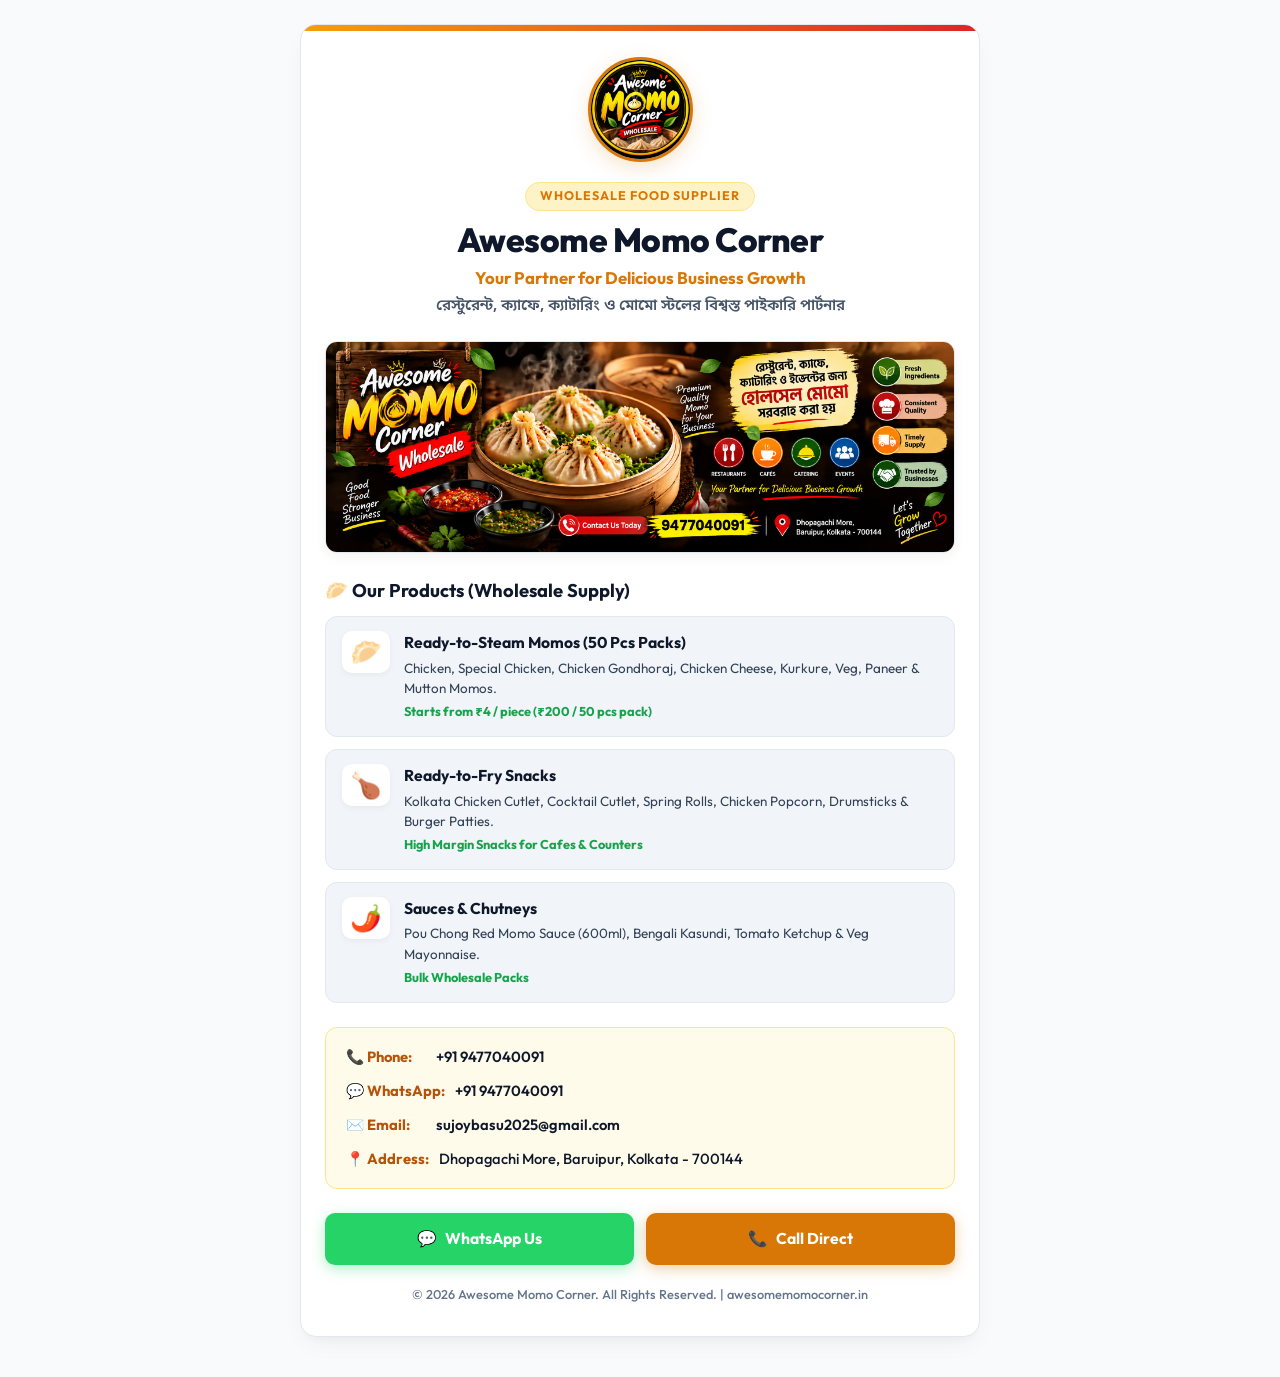
==== index.html @ f312cc87 "Add files via upload" ====
<!DOCTYPE html>
<html lang="en">
<head>
  <meta charset="UTF-8">
  <meta name="viewport" content="width=device-width, initial-scale=1.0">
  <title>Awesome Momo Corner | Wholesale Momo & Frozen Snacks Supplier</title>
  <meta name="description" content="Kolkata's trusted wholesale supplier of ready-to-steam Momos, Spring Rolls, Cutlets & Sauces for Cafes, Restaurants & Stalls.">
  <link rel="preconnect" href="https://fonts.googleapis.com">
  <link rel="preconnect" href="https://fonts.gstatic.com" crossorigin>
  <link href="https://fonts.googleapis.com/css2?family=Outfit:wght@400;500;600;700;800&family=Noto+Sans+Bengali:wght@500;600;700&display=swap" rel="stylesheet">
  <link rel="icon" type="image/png" href="logo.png">
  <style>
    :root {
      --primary: #d97706;
      --primary-hover: #b45309;
      --primary-light: #fef3c7;
      --accent-red: #dc2626;
      --accent-green: #16a34a;
      --whatsapp: #25d366;
      --whatsapp-hover: #1eb857;
      --bg-body: #f8fafc;
      --bg-card: #ffffff;
      --bg-subtle: #f1f5f9;
      --text-main: #0f172a;
      --text-body: #334155;
      --text-muted: #64748b;
      --border-color: #e2e8f0;
      --border-highlight: #fed7aa;
      --radius: 16px;
      --shadow-card: 0 10px 25px -5px rgba(0, 0, 0, 0.05), 0 8px 10px -6px rgba(0, 0, 0, 0.03);
    }

    * {
      box-sizing: border-box;
      margin: 0;
      padding: 0;
    }

    body {
      font-family: 'Outfit', 'Noto Sans Bengali', sans-serif;
      background-color: var(--bg-body);
      color: var(--text-body);
      line-height: 1.5;
      padding: 24px 16px 90px;
      min-height: 100vh;
      display: flex;
      flex-direction: column;
      align-items: center;
      justify-content: center;
    }

    .wrapper {
      width: 100%;
      max-width: 680px;
      margin: 0 auto;
    }

    /* Top Brand Card */
    .card {
      background: var(--bg-card);
      border: 1px solid var(--border-color);
      border-radius: var(--radius);
      padding: 32px 24px;
      box-shadow: var(--shadow-card);
      position: relative;
      overflow: hidden;
    }

    .card-accent-top {
      position: absolute;
      top: 0;
      left: 0;
      right: 0;
      height: 6px;
      background: linear-gradient(90deg, #f59e0b 0%, #dc2626 100%);
    }

    /* Brand Header */
    .brand-header {
      text-align: center;
      margin-bottom: 24px;
    }

    .logo-img {
      width: 105px;
      height: 105px;
      border-radius: 50%;
      border: 3px solid var(--primary);
      margin: 0 auto 14px;
      box-shadow: 0 6px 20px rgba(217, 119, 6, 0.2);
      object-fit: cover;
      background: #fff;
    }

    .pill-badge {
      display: inline-block;
      font-size: 0.78rem;
      font-weight: 700;
      letter-spacing: 1px;
      color: var(--primary);
      background: var(--primary-light);
      border: 1px solid #fde68a;
      padding: 4px 14px;
      border-radius: 50px;
      margin-bottom: 10px;
      text-transform: uppercase;
    }

    h1 {
      font-size: 2.1rem;
      font-weight: 800;
      letter-spacing: -0.5px;
      color: var(--text-main);
      margin-bottom: 6px;
      line-height: 1.15;
    }

    .tagline {
      font-size: 1.05rem;
      font-weight: 700;
      color: var(--primary);
      margin-bottom: 4px;
    }

    .bengali-tagline {
      font-family: 'Noto Sans Bengali', sans-serif;
      font-size: 0.95rem;
      color: #475569;
      font-weight: 600;
      margin-bottom: 16px;
    }

    /* Banner Image */
    .banner-wrapper {
      border-radius: 12px;
      overflow: hidden;
      border: 1px solid var(--border-color);
      margin-bottom: 24px;
      box-shadow: 0 4px 12px rgba(0, 0, 0, 0.05);
    }

    .banner-wrapper img {
      width: 100%;
      height: auto;
      display: block;
    }

    /* Products Short Summary */
    .section-title {
      font-size: 1.15rem;
      font-weight: 700;
      color: var(--text-main);
      margin-bottom: 12px;
      display: flex;
      align-items: center;
      gap: 8px;
    }

    .products-list {
      display: flex;
      flex-direction: column;
      gap: 12px;
      margin-bottom: 24px;
    }

    .product-item {
      background: var(--bg-subtle);
      border: 1px solid var(--border-color);
      border-radius: 12px;
      padding: 14px 16px;
      display: flex;
      align-items: flex-start;
      gap: 14px;
      transition: transform 0.2s, box-shadow 0.2s;
    }

    .product-item:hover {
      transform: translateY(-2px);
      box-shadow: 0 4px 12px rgba(0, 0, 0, 0.04);
      background: #ffffff;
      border-color: #cbd5e1;
    }

    .prod-icon {
      font-size: 1.6rem;
      line-height: 1;
      padding: 8px;
      background: #ffffff;
      border-radius: 10px;
      box-shadow: 0 2px 6px rgba(0, 0, 0, 0.05);
    }

    .prod-details h3 {
      font-size: 0.98rem;
      font-weight: 700;
      color: var(--text-main);
    }

    .prod-details p {
      font-size: 0.84rem;
      color: var(--text-body);
      margin-top: 3px;
    }

    .prod-price {
      display: inline-block;
      font-size: 0.8rem;
      font-weight: 700;
      color: var(--accent-green);
      margin-top: 4px;
    }

    /* Contact Details Block */
    .contact-box {
      background: #fffbeb;
      border: 1px solid #fde68a;
      border-radius: 12px;
      padding: 18px 20px;
      margin-bottom: 24px;
    }

    .contact-item {
      display: flex;
      align-items: center;
      gap: 10px;
      margin-bottom: 12px;
      font-size: 0.92rem;
    }

    .contact-item:last-child {
      margin-bottom: 0;
    }

    .contact-item strong {
      color: var(--primary-hover);
      min-width: 80px;
      font-weight: 700;
    }

    .contact-item a {
      color: var(--text-main);
      text-decoration: none;
      font-weight: 600;
    }

    .contact-item a:hover {
      color: var(--primary);
      text-decoration: underline;
    }

    .contact-item span {
      color: var(--text-main);
      font-weight: 500;
    }

    /* Primary CTA Buttons */
    .cta-grid {
      display: grid;
      grid-template-columns: 1fr 1fr;
      gap: 12px;
    }

    .btn {
      display: flex;
      align-items: center;
      justify-content: center;
      gap: 8px;
      padding: 14px 18px;
      border-radius: 10px;
      font-weight: 700;
      font-size: 0.98rem;
      text-decoration: none;
      border: none;
      cursor: pointer;
      transition: transform 0.2s, box-shadow 0.2s;
    }

    .btn:active {
      transform: scale(0.98);
    }

    .btn-wa {
      background: var(--whatsapp);
      color: #ffffff;
      box-shadow: 0 4px 14px rgba(37, 211, 102, 0.35);
    }

    .btn-wa:hover {
      background: var(--whatsapp-hover);
    }

    .btn-call {
      background: var(--primary);
      color: #ffffff;
      box-shadow: 0 4px 14px rgba(217, 119, 6, 0.35);
    }

    .btn-call:hover {
      background: var(--primary-hover);
    }

    /* Footer text */
    .footer-note {
      text-align: center;
      font-size: 0.8rem;
      color: var(--text-muted);
      margin-top: 20px;
      font-weight: 500;
    }

    /* Sticky Bottom Bar for Mobile */
    .sticky-bar {
      position: fixed;
      bottom: 0;
      left: 0;
      right: 0;
      background: #ffffff;
      border-top: 1px solid var(--border-color);
      display: grid;
      grid-template-columns: 1fr 1fr;
      height: 58px;
      z-index: 100;
      box-shadow: 0 -4px 16px rgba(0, 0, 0, 0.06);
    }

    .sticky-btn {
      display: flex;
      align-items: center;
      justify-content: center;
      gap: 8px;
      color: #fff;
      font-weight: 700;
      font-size: 0.92rem;
      text-decoration: none;
    }

    .sticky-call {
      background: #0f172a;
      border-right: 1px solid rgba(255, 255, 255, 0.1);
    }

    .sticky-wa {
      background: var(--whatsapp);
    }

    @media (min-width: 600px) {
      .sticky-bar {
        display: none;
      }
      body {
        padding-bottom: 40px;
      }
    }
  </style>
</head>
<body>

  <div class="wrapper">
    <div class="card">
      <div class="card-accent-top"></div>

      <!-- Brand Header -->
      <div class="brand-header">
        <img src="logo.png" alt="Awesome Momo Corner Wholesale Logo" class="logo-img">
        <div>
          <span class="pill-badge">Wholesale Food Supplier</span>
          <h1>Awesome Momo Corner</h1>
          <p class="tagline">Your Partner for Delicious Business Growth</p>
          <p class="bengali-tagline">রেস্টুরেন্ট, ক্যাফে, ক্যাটারিং ও মোমো স্টলের বিশ্বস্ত পাইকারি পার্টনার</p>
        </div>
      </div>

      <!-- Banner Graphic -->
      <div class="banner-wrapper">
        <img src="fb main banner.png" alt="Awesome Momo Corner Wholesale Banner">
      </div>

      <!-- Products Summary (Short & Crisp) -->
      <div class="section-title">🥟 Our Products (Wholesale Supply)</div>
      <div class="products-list">
        <div class="product-item">
          <span class="prod-icon">🥟</span>
          <div class="prod-details">
            <h3>Ready-to-Steam Momos (50 Pcs Packs)</h3>
            <p>Chicken, Special Chicken, Chicken Gondhoraj, Chicken Cheese, Kurkure, Veg, Paneer & Mutton Momos.</p>
            <span class="prod-price">Starts from ₹4 / piece (₹200 / 50 pcs pack)</span>
          </div>
        </div>

        <div class="product-item">
          <span class="prod-icon">🍗</span>
          <div class="prod-details">
            <h3>Ready-to-Fry Snacks</h3>
            <p>Kolkata Chicken Cutlet, Cocktail Cutlet, Spring Rolls, Chicken Popcorn, Drumsticks & Burger Patties.</p>
            <span class="prod-price">High Margin Snacks for Cafes & Counters</span>
          </div>
        </div>

        <div class="product-item">
          <span class="prod-icon">🌶️</span>
          <div class="prod-details">
            <h3>Sauces & Chutneys</h3>
            <p>Pou Chong Red Momo Sauce (600ml), Bengali Kasundi, Tomato Ketchup & Veg Mayonnaise.</p>
            <span class="prod-price">Bulk Wholesale Packs</span>
          </div>
        </div>
      </div>

      <!-- Direct Contact Details Card -->
      <div class="contact-box">
        <div class="contact-item">
          <strong>📞 Phone:</strong>
          <a href="tel:+919477040091">+91 9477040091</a>
        </div>
        <div class="contact-item">
          <strong>💬 WhatsApp:</strong>
          <a href="https://wa.me/919477040091?text=Hi%20Awesome%20Momo%20Corner,%20I%20want%20to%20know%20about%20Wholesale%20Momo%20Supply" target="_blank">+91 9477040091</a>
        </div>
        <div class="contact-item">
          <strong>✉️ Email:</strong>
          <a href="mailto:sujoybasu2025@gmail.com">sujoybasu2025@gmail.com</a>
        </div>
        <div class="contact-item">
          <strong>📍 Address:</strong>
          <span>Dhopagachi More, Baruipur, Kolkata - 700144</span>
        </div>
      </div>

      <!-- Action Buttons -->
      <div class="cta-grid">
        <a href="https://wa.me/919477040091?text=Hi%20Awesome%20Momo%20Corner,%20I%20am%20interested%20in%20ordering%20Wholesale%20Momos%20for%20my%20business." target="_blank" class="btn btn-wa">
          <span>💬</span> WhatsApp Us
        </a>
        <a href="tel:+919477040091" class="btn btn-call">
          <span>📞</span> Call Direct
        </a>
      </div>

      <p class="footer-note">© 2026 Awesome Momo Corner. All Rights Reserved. | awesomemomocorner.in</p>
    </div>
  </div>

  <!-- Sticky Bottom Navigation for Mobile -->
  <div class="sticky-bar">
    <a href="tel:+919477040091" class="sticky-btn sticky-call">
      <span>📞</span> Call Now
    </a>
    <a href="https://wa.me/919477040091?text=Hi%20Awesome%20Momo%20Corner,%20I%20want%20to%20know%20about%20Wholesale%20Momo%20supply" target="_blank" class="sticky-btn sticky-wa">
      <span>💬</span> WhatsApp
    </a>
  </div>

</body>
</html>
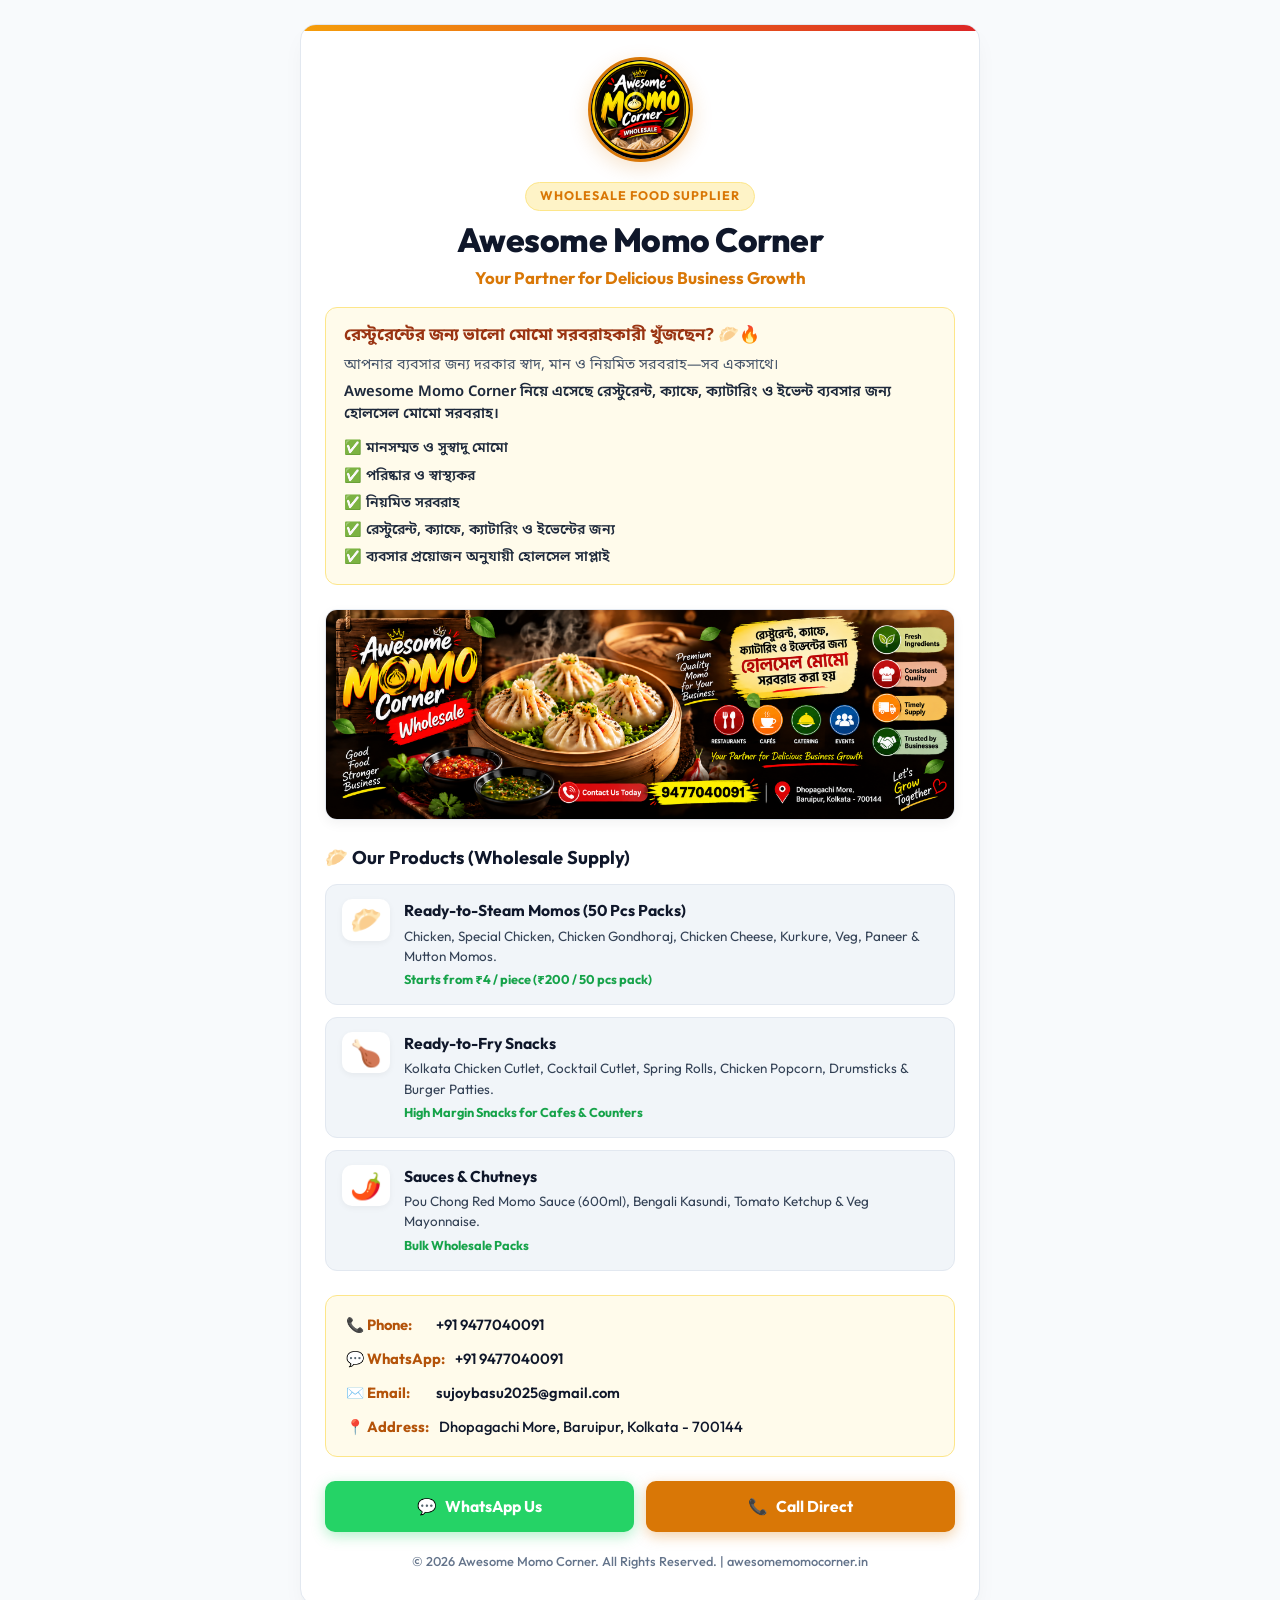
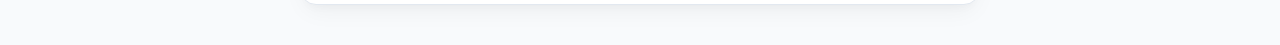
==== commit 751d15a2: "Add files via upload" ====
--- a/index.html
+++ b/index.html
@@ -122,12 +122,52 @@
       margin-bottom: 4px;
     }
 
-    .bengali-tagline {
+    .bengali-intro {
       font-family: 'Noto Sans Bengali', sans-serif;
-      font-size: 0.95rem;
+      background: #fffbeb;
+      border: 1px solid #fde68a;
+      border-radius: 12px;
+      padding: 16px 18px;
+      margin: 16px 0 20px;
+      text-align: left;
+    }
+
+    .bengali-hook {
+      font-size: 1.05rem;
+      font-weight: 700;
+      color: #9a3412;
+      margin-bottom: 6px;
+    }
+
+    .bengali-sub {
+      font-size: 0.9rem;
       color: #475569;
+      margin-bottom: 6px;
+      line-height: 1.5;
+    }
+
+    .bengali-desc {
+      font-size: 0.92rem;
+      color: #1e293b;
       font-weight: 600;
-      margin-bottom: 16px;
+      margin-bottom: 12px;
+      line-height: 1.5;
+    }
+
+    .bengali-features {
+      list-style: none;
+      display: flex;
+      flex-direction: column;
+      gap: 6px;
+    }
+
+    .bengali-features li {
+      font-size: 0.88rem;
+      color: #1e293b;
+      font-weight: 600;
+      display: flex;
+      align-items: center;
+      gap: 6px;
     }
 
     /* Banner Image */
@@ -366,7 +406,18 @@
           <span class="pill-badge">Wholesale Food Supplier</span>
           <h1>Awesome Momo Corner</h1>
           <p class="tagline">Your Partner for Delicious Business Growth</p>
-          <p class="bengali-tagline">রেস্টুরেন্ট, ক্যাফে, ক্যাটারিং ও মোমো স্টলের বিশ্বস্ত পাইকারি পার্টনার</p>
+          <div class="bengali-intro">
+            <div class="bengali-hook">রেস্টুরেন্টের জন্য ভালো মোমো সরবরাহকারী খুঁজছেন? 🥟🔥</div>
+            <div class="bengali-sub">আপনার ব্যবসার জন্য দরকার স্বাদ, মান ও নিয়মিত সরবরাহ—সব একসাথে।</div>
+            <div class="bengali-desc">Awesome Momo Corner নিয়ে এসেছে রেস্টুরেন্ট, ক্যাফে, ক্যাটারিং ও ইভেন্ট ব্যবসার জন্য হোলসেল মোমো সরবরাহ।</div>
+            <ul class="bengali-features">
+              <li>✅ মানসম্মত ও সুস্বাদু মোমো</li>
+              <li>✅ পরিষ্কার ও স্বাস্থ্যকর</li>
+              <li>✅ নিয়মিত সরবরাহ</li>
+              <li>✅ রেস্টুরেন্ট, ক্যাফে, ক্যাটারিং ও ইভেন্টের জন্য</li>
+              <li>✅ ব্যবসার প্রয়োজন অনুযায়ী হোলসেল সাপ্লাই</li>
+            </ul>
+          </div>
         </div>
       </div>
 
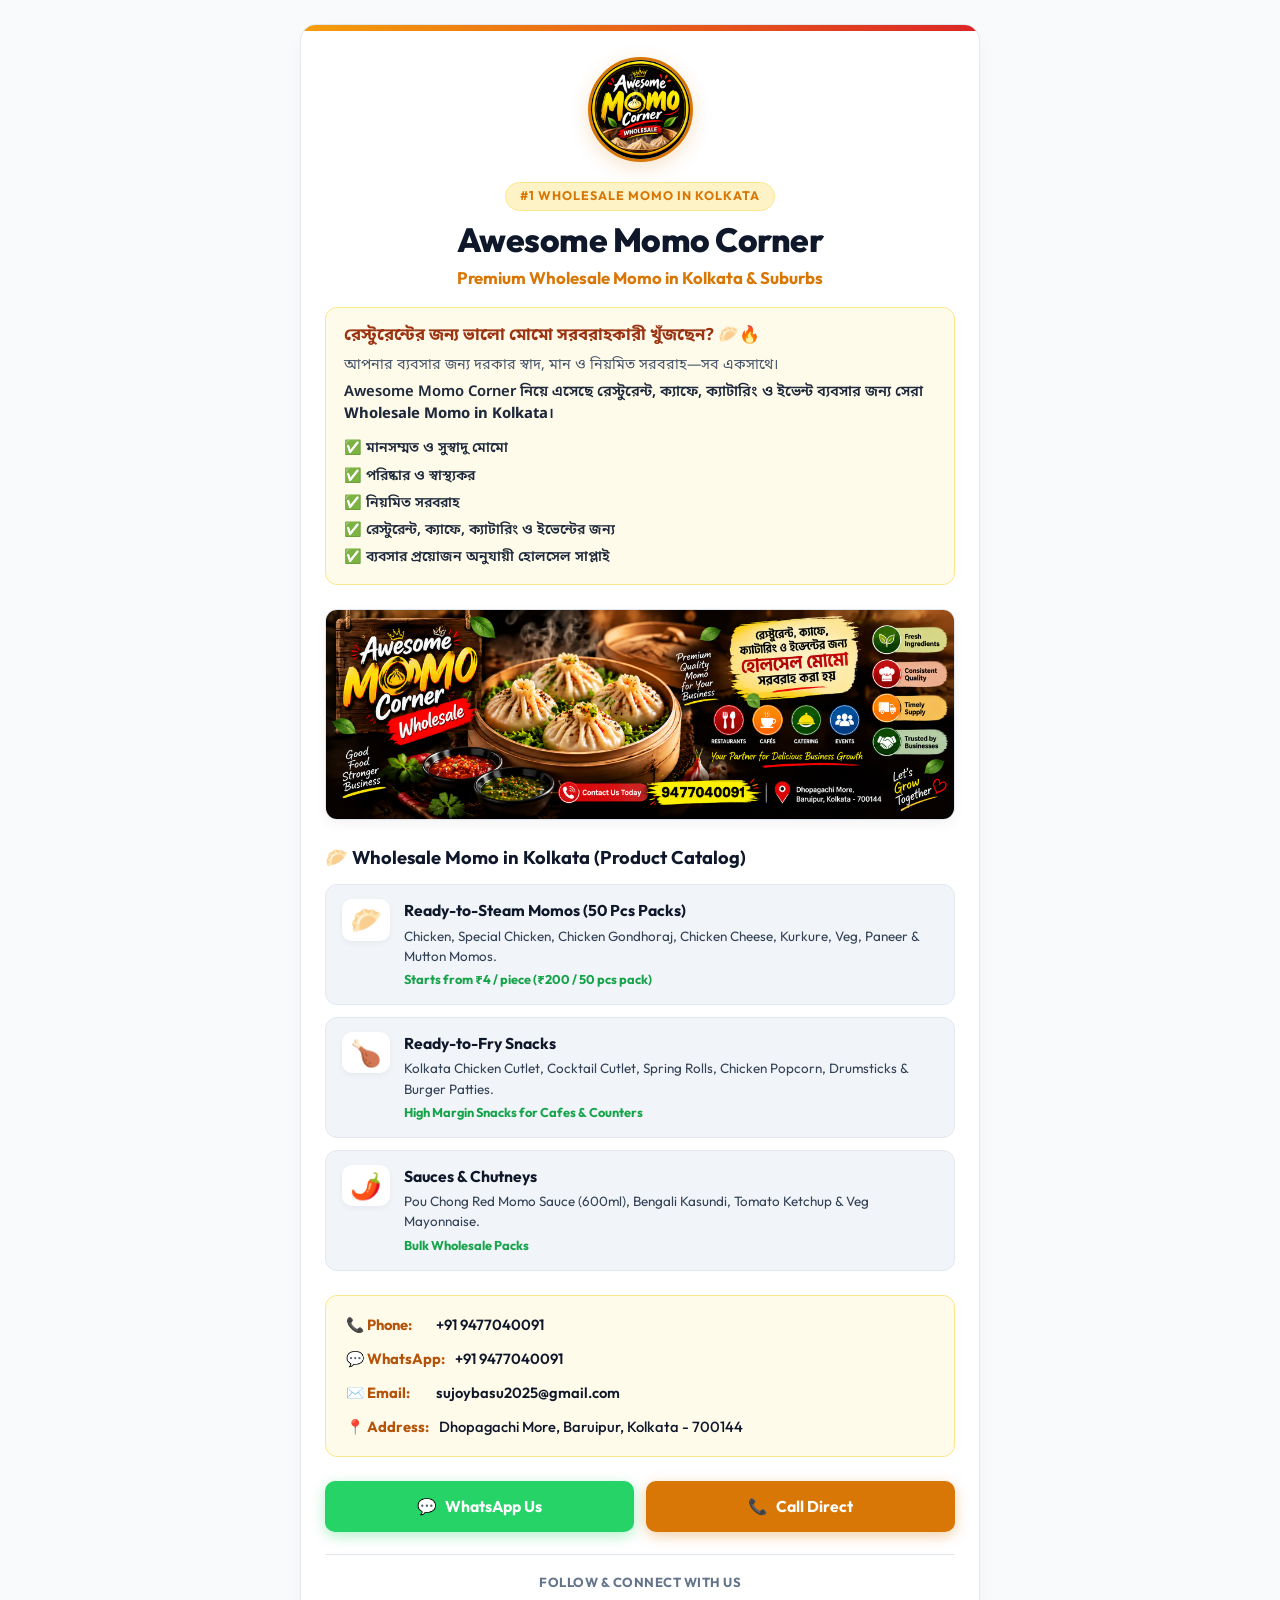
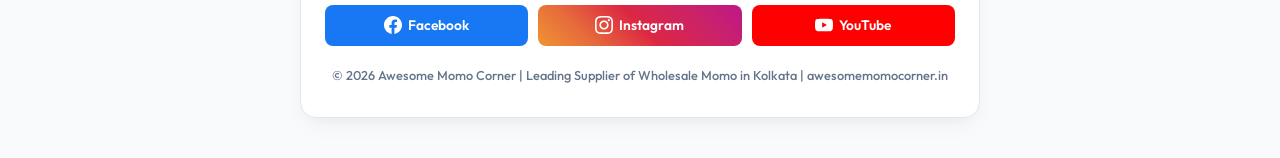
==== commit d0f51a6c: "Add files via upload" ====
--- a/index.html
+++ b/index.html
@@ -3,8 +3,60 @@
 <head>
   <meta charset="UTF-8">
   <meta name="viewport" content="width=device-width, initial-scale=1.0">
-  <title>Awesome Momo Corner | Wholesale Momo & Frozen Snacks Supplier</title>
-  <meta name="description" content="Kolkata's trusted wholesale supplier of ready-to-steam Momos, Spring Rolls, Cutlets & Sauces for Cafes, Restaurants & Stalls.">
+  <title>Wholesale Momo in Kolkata | Awesome Momo Corner - #1 Supplier</title>
+  <meta name="description" content="Looking for wholesale momo in Kolkata? Awesome Momo Corner supplies fresh, ready-to-steam momos starting @ ₹4/pc for cafes, restaurants & food stalls across Kolkata & South 24 Pgs.">
+  <meta name="keywords" content="wholesale momo in kolkata, wholesale momo supplier kolkata, raw frozen momo kolkata, best wholesale momo in kolkata, momo manufacturer kolkata, ready to steam momo baruipur">
+
+  <!-- Open Graph / WhatsApp / Facebook Thumbnail Preview -->
+  <meta property="og:type" content="website">
+  <meta property="og:url" content="https://awesomemomocorner.in/">
+  <meta property="og:site_name" content="Awesome Momo Corner - Wholesale Momo in Kolkata">
+  <meta property="og:title" content="Wholesale Momo in Kolkata | Awesome Momo Corner">
+  <meta property="og:description" content="কলকাতা ও শহরতলির রেস্টুরেন্ট, ক্যাফে ও স্টলের জন্য সেরা হোলসেল মোমো (Wholesale Momo in Kolkata)। প্রতি পিস মাত্র ₹৪ থেকে শুরু। আজই স্যাম্পল প্যাক টেস্ট করুন!">
+  <meta property="og:image" content="https://awesomemomocorner.in/og-thumb.jpg">
+  <meta property="og:image:secure_url" content="https://awesomemomocorner.in/og-thumb.jpg">
+  <meta property="og:image:type" content="image/jpeg">
+  <meta property="og:image:width" content="600">
+  <meta property="og:image:height" content="600">
+  <meta property="og:image:alt" content="Wholesale Momo in Kolkata - Awesome Momo Corner Logo">
+
+  <!-- Twitter / X -->
+  <meta name="twitter:card" content="summary">
+  <meta name="twitter:title" content="Wholesale Momo in Kolkata | Awesome Momo Corner">
+  <meta name="twitter:description" content="Looking for wholesale momo in Kolkata? Premium ready-to-steam momos starting @ ₹4/pc.">
+  <meta name="twitter:image" content="https://awesomemomocorner.in/og-thumb.jpg">
+
+  <!-- LocalBusiness Schema for Google SEO -->
+  <script type="application/ld+json">
+  {
+    "@context": "https://schema.org",
+    "@type": "WholesaleStore",
+    "name": "Awesome Momo Corner - Wholesale Momo in Kolkata",
+    "description": "Leading wholesale momo in Kolkata and South 24 Parganas for cafes, restaurants and stalls.",
+    "image": "https://awesomemomocorner.in/og-thumb.jpg",
+    "url": "https://awesomemomocorner.in/",
+    "telephone": "+919477040091",
+    "email": "sujoybasu2025@gmail.com",
+    "priceRange": "₹4 - ₹10",
+    "address": {
+      "@type": "PostalAddress",
+      "streetAddress": "Dhopagachi More, Baruipur",
+      "addressLocality": "Kolkata",
+      "addressRegion": "West Bengal",
+      "postalCode": "700144",
+      "addressCountry": "IN"
+    },
+    "areaServed": [
+      {"@type": "City", "name": "Kolkata"},
+      {"@type": "AdministrativeArea", "name": "South 24 Parganas"},
+      {"@type": "Place", "name": "Baruipur"},
+      {"@type": "Place", "name": "Garia"},
+      {"@type": "Place", "name": "Jadavpur"},
+      {"@type": "Place", "name": "Sonarpur"}
+    ]
+  }
+  </script>
+
   <link rel="preconnect" href="https://fonts.googleapis.com">
   <link rel="preconnect" href="https://fonts.gstatic.com" crossorigin>
   <link href="https://fonts.googleapis.com/css2?family=Outfit:wght@400;500;600;700;800&family=Noto+Sans+Bengali:wght@500;600;700&display=swap" rel="stylesheet">
@@ -339,6 +391,73 @@
       background: var(--primary-hover);
     }
 
+    /* Social Media Connect */
+    .social-connect {
+      margin-top: 22px;
+      padding-top: 18px;
+      border-top: 1px solid var(--border-color);
+      text-align: center;
+    }
+
+    .social-title {
+      display: block;
+      font-size: 0.82rem;
+      font-weight: 700;
+      color: var(--text-muted);
+      margin-bottom: 12px;
+      text-transform: uppercase;
+      letter-spacing: 0.5px;
+    }
+
+    .social-links-grid {
+      display: grid;
+      grid-template-columns: repeat(3, 1fr);
+      gap: 10px;
+    }
+
+    .social-btn {
+      display: inline-flex;
+      align-items: center;
+      justify-content: center;
+      gap: 6px;
+      padding: 10px 8px;
+      border-radius: 8px;
+      font-size: 0.86rem;
+      font-weight: 600;
+      text-decoration: none;
+      transition: all 0.2s ease;
+      color: #fff;
+    }
+
+    .social-btn:hover {
+      transform: translateY(-2px);
+      box-shadow: 0 4px 12px rgba(0, 0, 0, 0.15);
+    }
+
+    .fb-btn {
+      background: #1877f2;
+    }
+
+    .fb-btn:hover {
+      background: #1464cc;
+    }
+
+    .ig-btn {
+      background: linear-gradient(45deg, #f09433 0%, #e6683c 25%, #dc2743 50%, #cc2366 75%, #bc1888 100%);
+    }
+
+    .ig-btn:hover {
+      filter: brightness(1.1);
+    }
+
+    .yt-btn {
+      background: #ff0000;
+    }
+
+    .yt-btn:hover {
+      background: #cc0000;
+    }
+
     /* Footer text */
     .footer-note {
       text-align: center;
@@ -401,15 +520,15 @@
 
       <!-- Brand Header -->
       <div class="brand-header">
-        <img src="logo.png" alt="Awesome Momo Corner Wholesale Logo" class="logo-img">
+        <img src="logo.png" alt="Wholesale Momo in Kolkata - Awesome Momo Corner Logo" class="logo-img">
         <div>
-          <span class="pill-badge">Wholesale Food Supplier</span>
+          <span class="pill-badge">#1 Wholesale Momo in Kolkata</span>
           <h1>Awesome Momo Corner</h1>
-          <p class="tagline">Your Partner for Delicious Business Growth</p>
+          <p class="tagline">Premium Wholesale Momo in Kolkata & Suburbs</p>
           <div class="bengali-intro">
             <div class="bengali-hook">রেস্টুরেন্টের জন্য ভালো মোমো সরবরাহকারী খুঁজছেন? 🥟🔥</div>
             <div class="bengali-sub">আপনার ব্যবসার জন্য দরকার স্বাদ, মান ও নিয়মিত সরবরাহ—সব একসাথে।</div>
-            <div class="bengali-desc">Awesome Momo Corner নিয়ে এসেছে রেস্টুরেন্ট, ক্যাফে, ক্যাটারিং ও ইভেন্ট ব্যবসার জন্য হোলসেল মোমো সরবরাহ।</div>
+            <div class="bengali-desc">Awesome Momo Corner নিয়ে এসেছে রেস্টুরেন্ট, ক্যাফে, ক্যাটারিং ও ইভেন্ট ব্যবসার জন্য সেরা <strong>Wholesale Momo in Kolkata</strong>।</div>
             <ul class="bengali-features">
               <li>✅ মানসম্মত ও সুস্বাদু মোমো</li>
               <li>✅ পরিষ্কার ও স্বাস্থ্যকর</li>
@@ -423,11 +542,11 @@
 
       <!-- Banner Graphic -->
       <div class="banner-wrapper">
-        <img src="fb main banner.png" alt="Awesome Momo Corner Wholesale Banner">
+        <img src="fb main banner.png" alt="Best Wholesale Momo in Kolkata - Awesome Momo Corner Wholesale Banner">
       </div>
 
       <!-- Products Summary (Short & Crisp) -->
-      <div class="section-title">🥟 Our Products (Wholesale Supply)</div>
+      <div class="section-title">🥟 Wholesale Momo in Kolkata (Product Catalog)</div>
       <div class="products-list">
         <div class="product-item">
           <span class="prod-icon">🥟</span>
@@ -487,7 +606,26 @@
         </a>
       </div>
 
-      <p class="footer-note">© 2026 Awesome Momo Corner. All Rights Reserved. | awesomemomocorner.in</p>
+      <!-- Social Media Connect -->
+      <div class="social-connect">
+        <span class="social-title">Follow & Connect With Us</span>
+        <div class="social-links-grid">
+          <a href="https://www.facebook.com/AwesomeMomoCorner" target="_blank" rel="noopener noreferrer" class="social-btn fb-btn" aria-label="Awesome Momo Corner Facebook">
+            <svg width="18" height="18" fill="currentColor" viewBox="0 0 24 24"><path d="M24 12.073c0-6.627-5.373-12-12-12s-12 5.373-12 12c0 5.99 4.388 10.954 10.125 11.854v-8.385H7.078v-3.47h3.047V9.43c0-3.007 1.792-4.669 4.533-4.669 1.312 0 2.686.235 2.686.235v2.953H15.83c-1.491 0-1.956.925-1.956 1.874v2.25h3.328l-.532 3.47h-2.796v8.385C19.612 23.027 24 18.062 24 12.073z"/></svg>
+            Facebook
+          </a>
+          <a href="https://www.instagram.com/awesomemomocorner/" target="_blank" rel="noopener noreferrer" class="social-btn ig-btn" aria-label="Awesome Momo Corner Instagram">
+            <svg width="18" height="18" fill="currentColor" viewBox="0 0 24 24"><path d="M12 2.163c3.204 0 3.584.012 4.85.07 3.252.148 4.771 1.691 4.919 4.919.058 1.265.069 1.645.069 4.849 0 3.205-.012 3.584-.069 4.849-.149 3.225-1.664 4.771-4.919 4.919-1.266.058-1.644.07-4.85.07-3.204 0-3.584-.012-4.849-.07-3.26-.149-4.771-1.699-4.919-4.92-.058-1.265-.07-1.644-.07-4.849 0-3.204.013-3.583.07-4.849.149-3.227 1.664-4.771 4.919-4.919 1.266-.057 1.645-.069 4.849-.069zm0-2.163c-3.259 0-3.667.014-4.947.072-4.358.2-6.78 2.618-6.98 6.98-.059 1.281-.073 1.689-.073 4.948 0 3.259.014 3.668.072 4.948.2 4.358 2.618 6.78 6.98 6.98 1.281.058 1.689.072 4.948.072 3.259 0 3.668-.014 4.948-.072 4.354-.2 6.782-2.618 6.979-6.98.059-1.28.073-1.689.073-4.948 0-3.259-.014-3.667-.072-4.947-.196-4.354-2.617-6.78-6.979-6.98-1.281-.059-1.69-.073-4.949-.073zm0 5.838c-3.403 0-6.162 2.759-6.162 6.162s2.759 6.163 6.162 6.163 6.162-2.759 6.162-6.163c0-3.403-2.759-6.162-6.162-6.162zm0 10.162c-2.209 0-4-1.79-4-4 0-2.209 1.791-4 4-4s4 1.791 4 4c0 2.21-1.791 4-4 4zm6.406-11.845c-.796 0-1.441.645-1.441 1.44s.645 1.44 1.441 1.44c.795 0 1.439-.645 1.439-1.44s-.644-1.44-1.439-1.44z"/></svg>
+            Instagram
+          </a>
+          <a href="https://www.youtube.com/@AwesomeMomoCorner" target="_blank" rel="noopener noreferrer" class="social-btn yt-btn" aria-label="Awesome Momo Corner YouTube">
+            <svg width="18" height="18" fill="currentColor" viewBox="0 0 24 24"><path d="M23.498 6.186a3.016 3.016 0 0 0-2.122-2.136C19.505 3.545 12 3.545 12 3.545s-7.505 0-9.377.505A3.017 3.017 0 0 0 .502 6.186C0 8.07 0 12 0 12s0 3.93.502 5.814a3.016 3.016 0 0 0 2.122 2.136c1.871.505 9.376.505 9.376.505s7.505 0 9.377-.505a3.015 3.015 0 0 0 2.122-2.136C24 15.93 24 12 24 12s0-3.93-.502-5.814zM9.545 15.568V8.432L15.818 12l-6.273 3.568z"/></svg>
+            YouTube
+          </a>
+        </div>
+      </div>
+
+      <p class="footer-note">© 2026 Awesome Momo Corner | Leading Supplier of Wholesale Momo in Kolkata | awesomemomocorner.in</p>
     </div>
   </div>
 
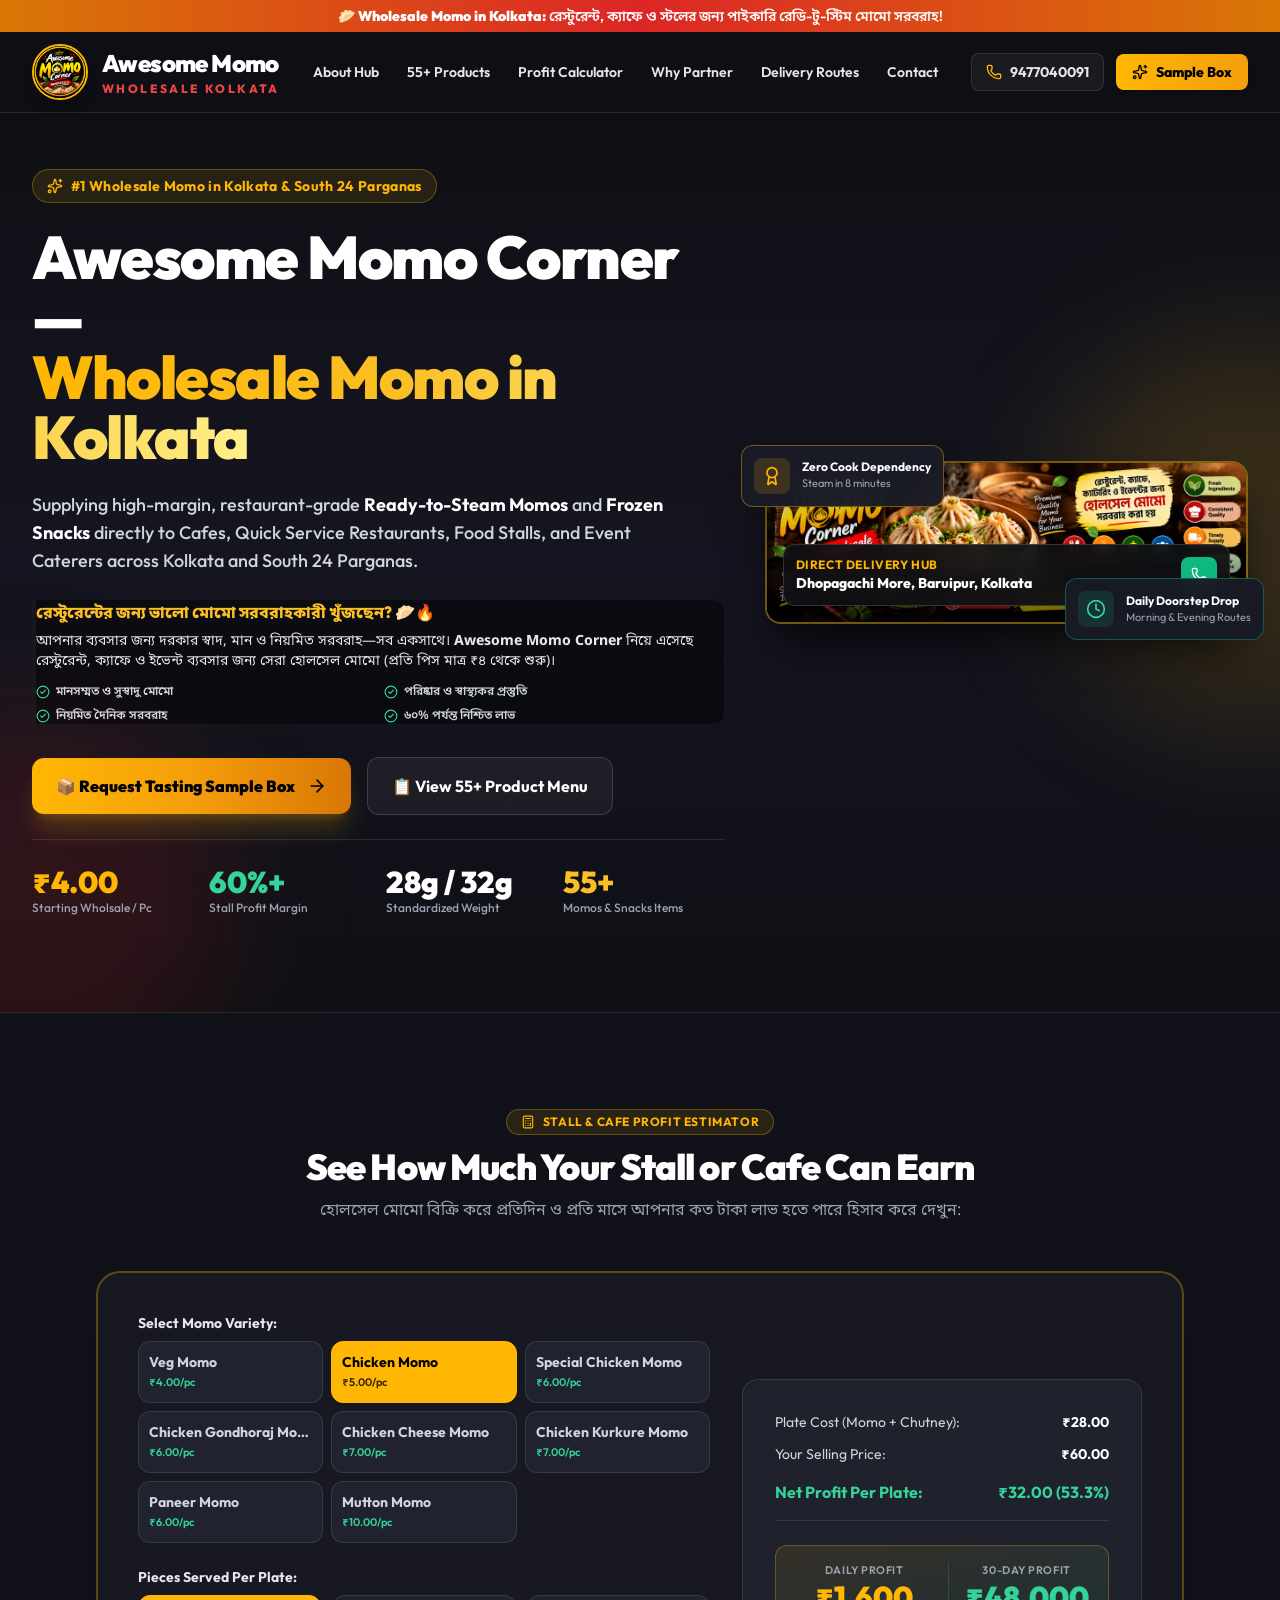
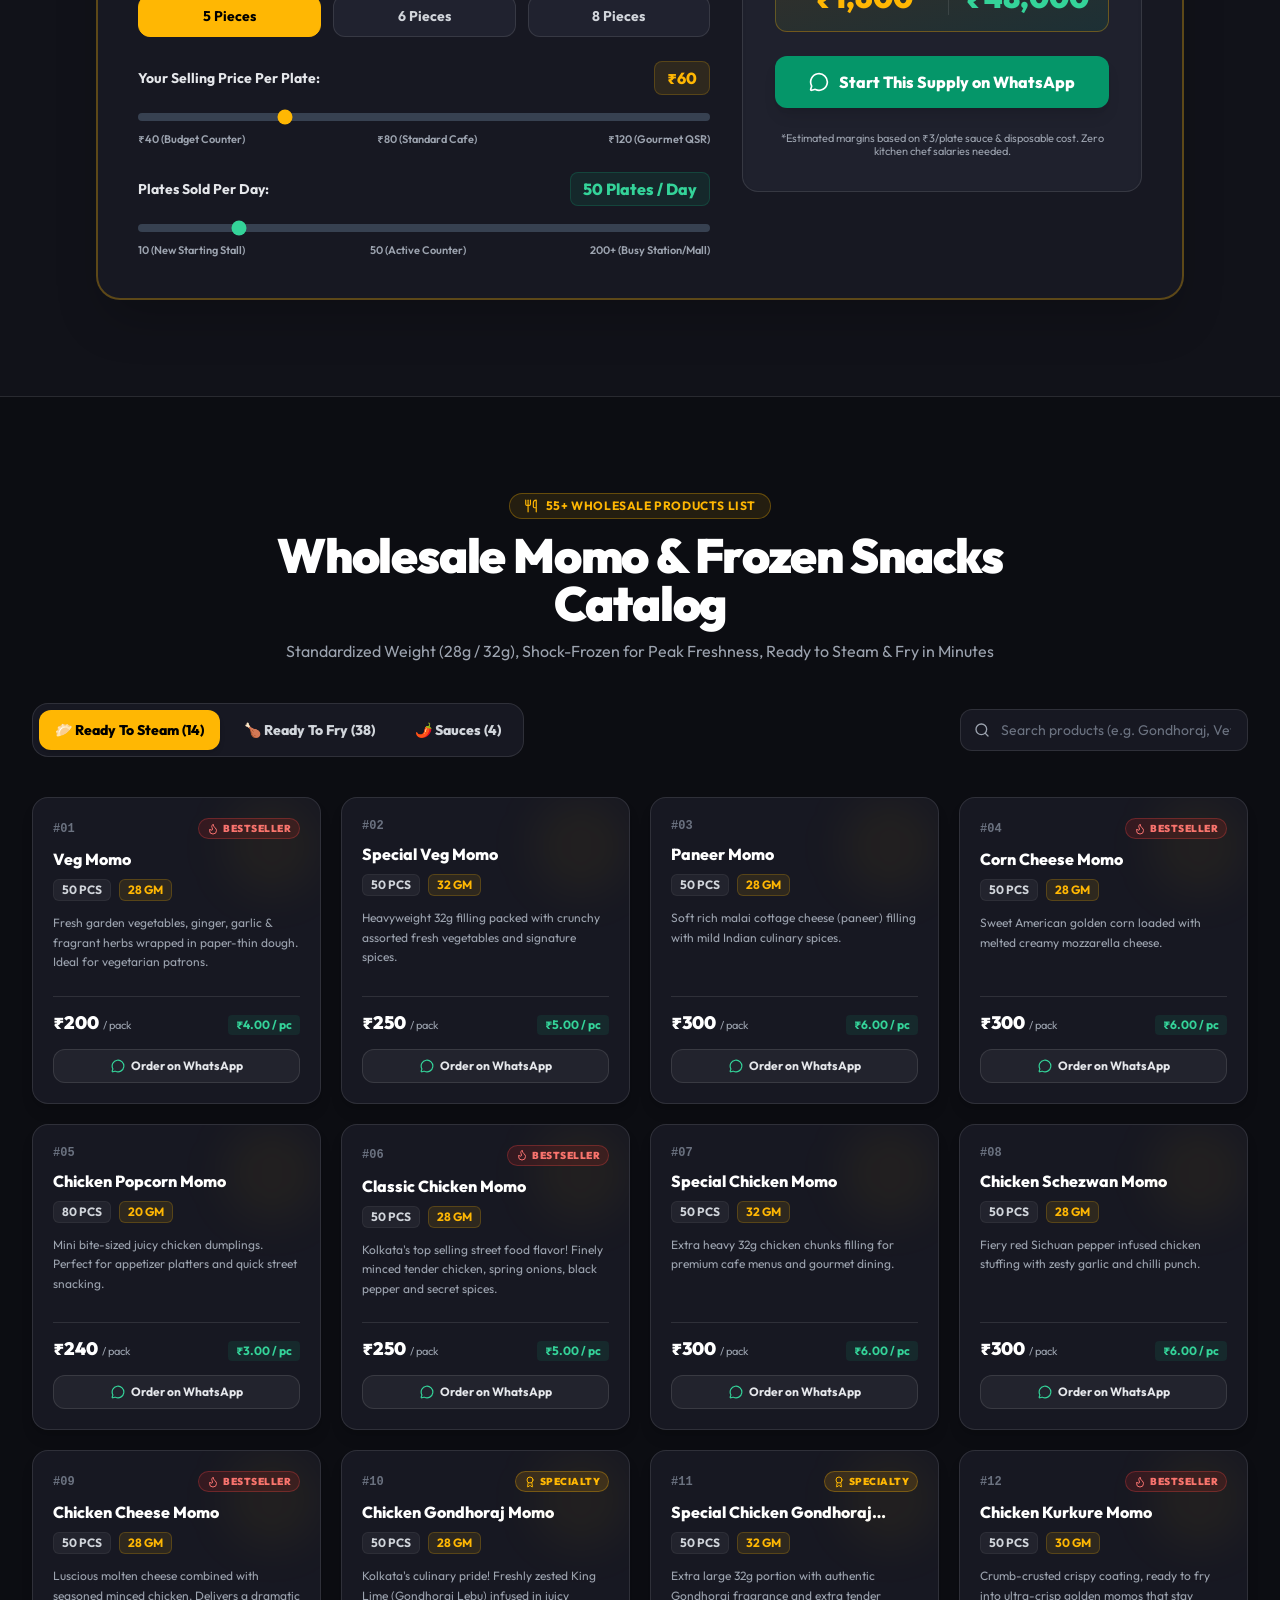
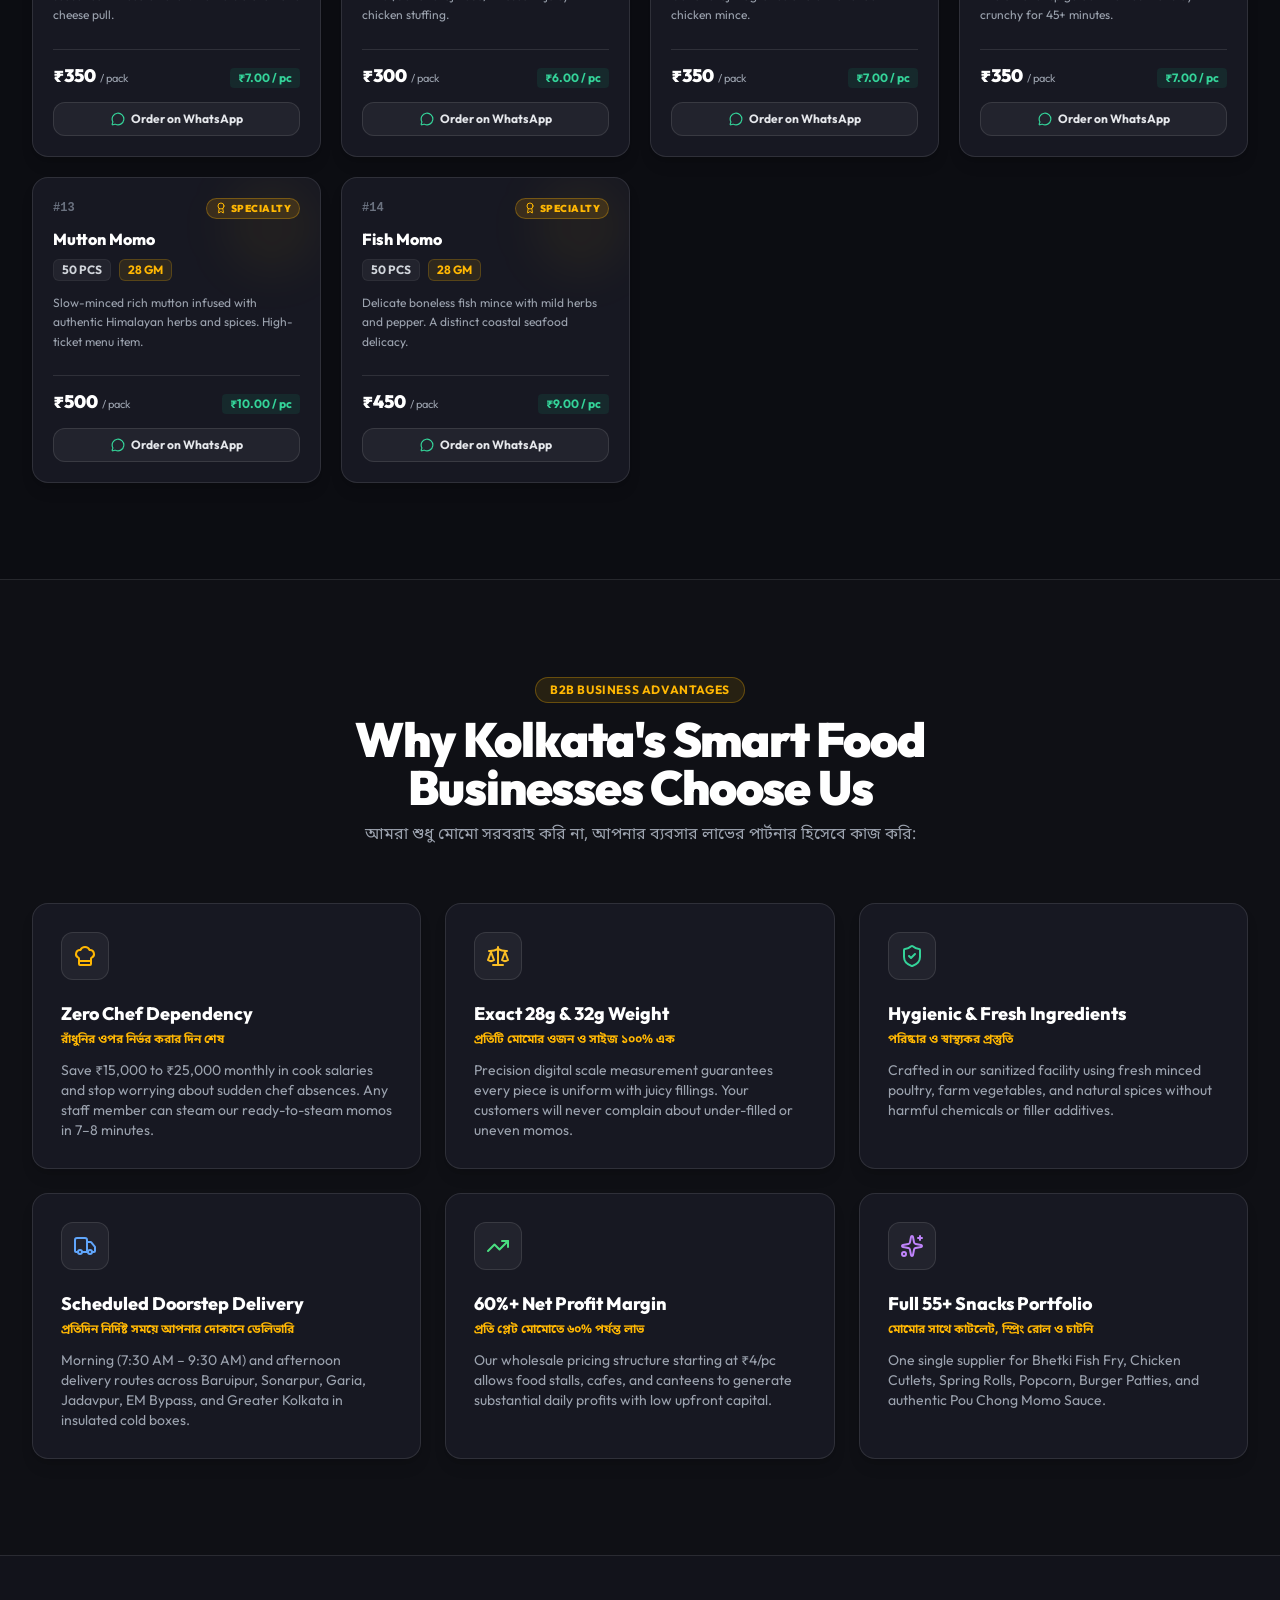
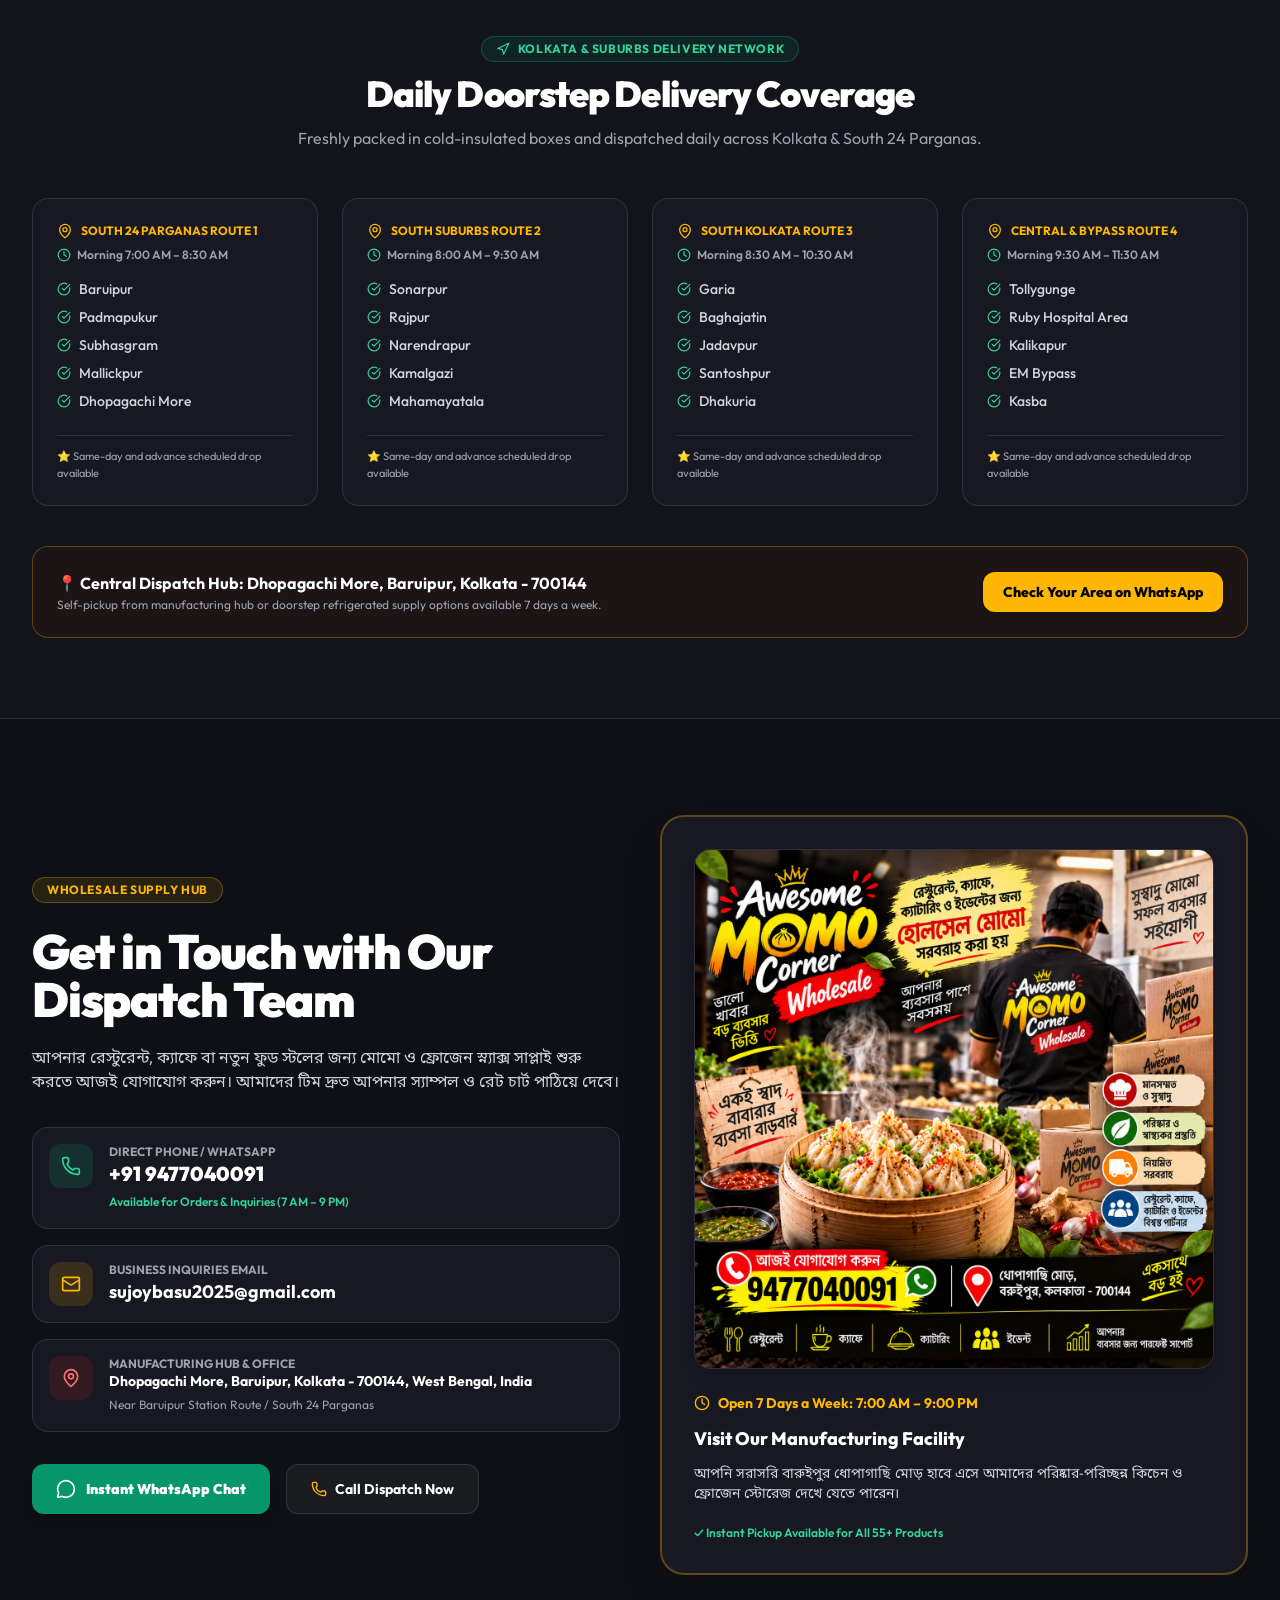
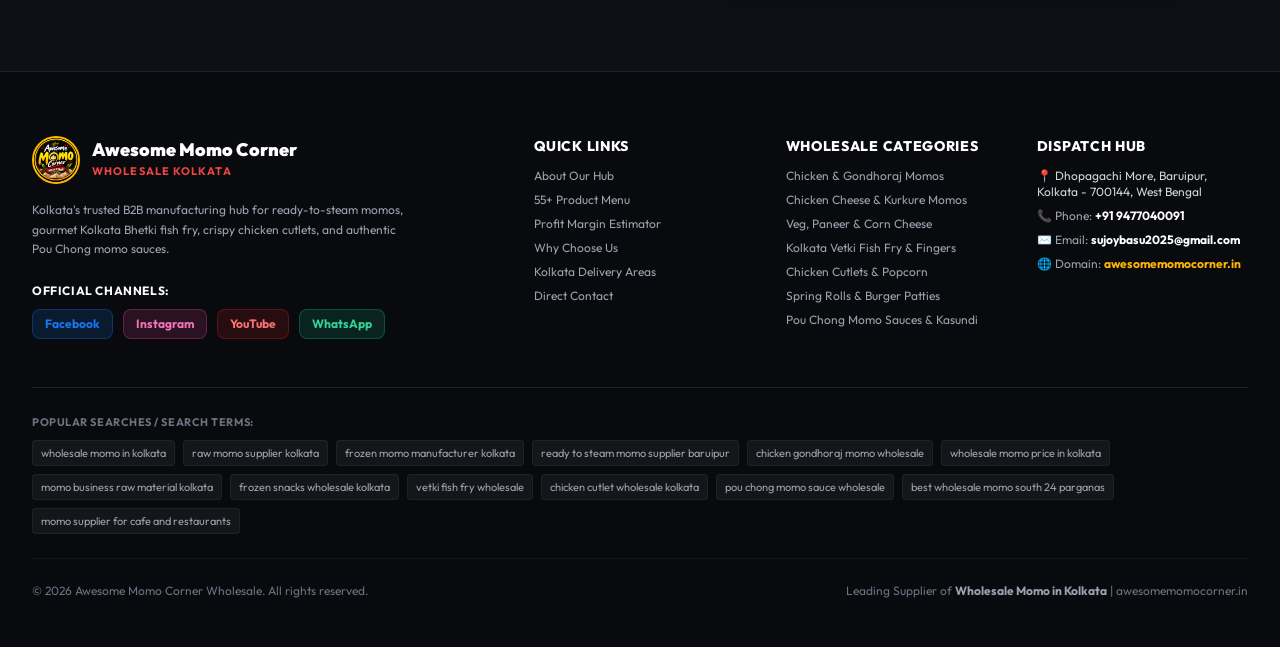
==== commit 890155be: "Add files via upload" ====
--- a/index.html
+++ b/index.html
@@ -3,38 +3,52 @@
 <head>
   <meta charset="UTF-8">
   <meta name="viewport" content="width=device-width, initial-scale=1.0">
-  <title>Wholesale Momo in Kolkata | Awesome Momo Corner - #1 Supplier</title>
-  <meta name="description" content="Looking for wholesale momo in Kolkata? Awesome Momo Corner supplies fresh, ready-to-steam momos starting @ ₹4/pc for cafes, restaurants & food stalls across Kolkata & South 24 Pgs.">
-  <meta name="keywords" content="wholesale momo in kolkata, wholesale momo supplier kolkata, raw frozen momo kolkata, best wholesale momo in kolkata, momo manufacturer kolkata, ready to steam momo baruipur">
+  
+  <!-- SEO Primary Meta Tags -->
+  <title>Awesome Momo Corner | Wholesale Momo in Kolkata & Frozen Snacks Supplier</title>
+  <meta name="title" content="Awesome Momo Corner | Wholesale Momo in Kolkata & Frozen Snacks Supplier">
+  <meta name="description" content="Looking for the best wholesale momo in Kolkata? Awesome Momo Corner supplies fresh, ready-to-steam momos starting @ ₹4/pc for cafes, restaurants & food stalls across Kolkata & South 24 Pgs.">
+  <meta name="keywords" content="awesome momo corner wholesale momo in kolkata, wholesale momo in kolkata, raw momo supplier kolkata, frozen momo supplier in kolkata, ready to steam momo manufacturer, momo wholesale market kolkata, momo business raw material supplier baruipur, frozen snacks wholesale kolkata, chicken gondhoraj momo wholesale, wholesale momo price in kolkata, momo supplier for cafe and restaurant kolkata">
+  <meta name="author" content="Awesome Momo Corner Wholesale">
+  <meta name="robots" content="index, follow">
+  <link rel="canonical" href="https://awesomemomocorner.in/">
 
-  <!-- Open Graph / WhatsApp / Facebook Thumbnail Preview -->
+  <!-- Open Graph / WhatsApp / Facebook -->
   <meta property="og:type" content="website">
   <meta property="og:url" content="https://awesomemomocorner.in/">
   <meta property="og:site_name" content="Awesome Momo Corner - Wholesale Momo in Kolkata">
-  <meta property="og:title" content="Wholesale Momo in Kolkata | Awesome Momo Corner">
-  <meta property="og:description" content="কলকাতা ও শহরতলির রেস্টুরেন্ট, ক্যাফে ও স্টলের জন্য সেরা হোলসেল মোমো (Wholesale Momo in Kolkata)। প্রতি পিস মাত্র ₹৪ থেকে শুরু। আজই স্যাম্পল প্যাক টেস্ট করুন!">
+  <meta property="og:title" content="Awesome Momo Corner | Wholesale Momo in Kolkata">
+  <meta property="og:description" content="রেস্টুরেন্ট, ক্যাফে ও মোমো স্টলের জন্য পাইকারি রেডি-টু-স্টিম মোমো সরবরাহ। প্রতি পিস মাত্র ₹৪ থেকে শুরু। আজই স্যাম্পল প্যাক টেস্ট করুন!">
   <meta property="og:image" content="https://awesomemomocorner.in/og-thumb.jpg">
   <meta property="og:image:secure_url" content="https://awesomemomocorner.in/og-thumb.jpg">
   <meta property="og:image:type" content="image/jpeg">
   <meta property="og:image:width" content="600">
   <meta property="og:image:height" content="600">
-  <meta property="og:image:alt" content="Wholesale Momo in Kolkata - Awesome Momo Corner Logo">
+  <meta property="og:image:alt" content="Awesome Momo Corner Wholesale Momo in Kolkata Logo">
 
   <!-- Twitter / X -->
-  <meta name="twitter:card" content="summary">
-  <meta name="twitter:title" content="Wholesale Momo in Kolkata | Awesome Momo Corner">
+  <meta name="twitter:card" content="summary_large_image">
+  <meta name="twitter:title" content="Awesome Momo Corner | Wholesale Momo in Kolkata">
   <meta name="twitter:description" content="Looking for wholesale momo in Kolkata? Premium ready-to-steam momos starting @ ₹4/pc.">
   <meta name="twitter:image" content="https://awesomemomocorner.in/og-thumb.jpg">
 
-  <!-- LocalBusiness Schema for Google SEO -->
+  <!-- Favicon -->
+  <link rel="icon" type="image/png" href="/logo.png">
+  <link rel="apple-touch-icon" href="/logo.png">
+  <meta name="theme-color" content="#0f1015">
+
+  <!-- Google Structured Data (JSON-LD) for Local Wholesale Business -->
   <script type="application/ld+json">
   {
     "@context": "https://schema.org",
     "@type": "WholesaleStore",
+    "@id": "https://awesomemomocorner.in/#store",
     "name": "Awesome Momo Corner - Wholesale Momo in Kolkata",
-    "description": "Leading wholesale momo in Kolkata and South 24 Parganas for cafes, restaurants and stalls.",
+    "alternateName": "Awesome Momo Corner Wholesale",
+    "url": "https://awesomemomocorner.in/",
+    "logo": "https://awesomemomocorner.in/logo.png",
     "image": "https://awesomemomocorner.in/og-thumb.jpg",
-    "url": "https://awesomemomocorner.in/",
+    "description": "Leading wholesale momo and frozen snacks supplier in Kolkata and South 24 Parganas for cafes, restaurants, food stalls and catering.",
     "telephone": "+919477040091",
     "email": "sujoybasu2025@gmail.com",
     "priceRange": "₹4 - ₹10",
@@ -46,598 +60,72 @@
       "postalCode": "700144",
       "addressCountry": "IN"
     },
+    "geo": {
+      "@type": "GeoCoordinates",
+      "latitude": 22.3654,
+      "longitude": 88.4325
+    },
+    "openingHoursSpecification": [
+      {
+        "@type": "OpeningHoursSpecification",
+        "dayOfWeek": ["Monday", "Tuesday", "Wednesday", "Thursday", "Friday", "Saturday", "Sunday"],
+        "opens": "07:00",
+        "closes": "21:00"
+      }
+    ],
     "areaServed": [
       {"@type": "City", "name": "Kolkata"},
       {"@type": "AdministrativeArea", "name": "South 24 Parganas"},
       {"@type": "Place", "name": "Baruipur"},
       {"@type": "Place", "name": "Garia"},
       {"@type": "Place", "name": "Jadavpur"},
-      {"@type": "Place", "name": "Sonarpur"}
-    ]
+      {"@type": "Place", "name": "Sonarpur"},
+      {"@type": "Place", "name": "Rajpur"},
+      {"@type": "Place", "name": "Tollygunge"}
+    ],
+    "sameAs": [
+      "https://www.facebook.com/AwesomeMomoCorner",
+      "https://www.instagram.com/awesomemomocorner/",
+      "https://www.youtube.com/@AwesomeMomoCorner"
+    ],
+    "hasOfferCatalog": {
+      "@type": "OfferCatalog",
+      "name": "Wholesale Momo and Frozen Snacks Catalog",
+      "itemListElement": [
+        {
+          "@type": "Offer",
+          "itemOffered": {
+            "@type": "MenuItem",
+            "name": "Classic Chicken Momo Wholesale",
+            "description": "28 GM 50 PCS Pack ready to steam chicken momo"
+          }
+        },
+        {
+          "@type": "Offer",
+          "itemOffered": {
+            "@type": "MenuItem",
+            "name": "Chicken Gondhoraj Momo Wholesale",
+            "description": "Authentic fragrant Gondhoraj lemon chicken momo"
+          }
+        },
+        {
+          "@type": "Offer",
+          "itemOffered": {
+            "@type": "MenuItem",
+            "name": "Veg Momo Wholesale",
+            "description": "28 GM 50 PCS Pack fresh garden vegetable momo"
+          }
+        }
+      ]
+    }
   }
   </script>
-
-  <link rel="preconnect" href="https://fonts.googleapis.com">
-  <link rel="preconnect" href="https://fonts.gstatic.com" crossorigin>
-  <link href="https://fonts.googleapis.com/css2?family=Outfit:wght@400;500;600;700;800&family=Noto+Sans+Bengali:wght@500;600;700&display=swap" rel="stylesheet">
-  <link rel="icon" type="image/png" href="logo.png">
-  <style>
-    :root {
-      --primary: #d97706;
-      --primary-hover: #b45309;
-      --primary-light: #fef3c7;
-      --accent-red: #dc2626;
-      --accent-green: #16a34a;
-      --whatsapp: #25d366;
-      --whatsapp-hover: #1eb857;
-      --bg-body: #f8fafc;
-      --bg-card: #ffffff;
-      --bg-subtle: #f1f5f9;
-      --text-main: #0f172a;
-      --text-body: #334155;
-      --text-muted: #64748b;
-      --border-color: #e2e8f0;
-      --border-highlight: #fed7aa;
-      --radius: 16px;
-      --shadow-card: 0 10px 25px -5px rgba(0, 0, 0, 0.05), 0 8px 10px -6px rgba(0, 0, 0, 0.03);
-    }
-
-    * {
-      box-sizing: border-box;
-      margin: 0;
-      padding: 0;
-    }
-
-    body {
-      font-family: 'Outfit', 'Noto Sans Bengali', sans-serif;
-      background-color: var(--bg-body);
-      color: var(--text-body);
-      line-height: 1.5;
-      padding: 24px 16px 90px;
-      min-height: 100vh;
-      display: flex;
-      flex-direction: column;
-      align-items: center;
-      justify-content: center;
-    }
-
-    .wrapper {
-      width: 100%;
-      max-width: 680px;
-      margin: 0 auto;
-    }
-
-    /* Top Brand Card */
-    .card {
-      background: var(--bg-card);
-      border: 1px solid var(--border-color);
-      border-radius: var(--radius);
-      padding: 32px 24px;
-      box-shadow: var(--shadow-card);
-      position: relative;
-      overflow: hidden;
-    }
-
-    .card-accent-top {
-      position: absolute;
-      top: 0;
-      left: 0;
-      right: 0;
-      height: 6px;
-      background: linear-gradient(90deg, #f59e0b 0%, #dc2626 100%);
-    }
-
-    /* Brand Header */
-    .brand-header {
-      text-align: center;
-      margin-bottom: 24px;
-    }
-
-    .logo-img {
-      width: 105px;
-      height: 105px;
-      border-radius: 50%;
-      border: 3px solid var(--primary);
-      margin: 0 auto 14px;
-      box-shadow: 0 6px 20px rgba(217, 119, 6, 0.2);
-      object-fit: cover;
-      background: #fff;
-    }
-
-    .pill-badge {
-      display: inline-block;
-      font-size: 0.78rem;
-      font-weight: 700;
-      letter-spacing: 1px;
-      color: var(--primary);
-      background: var(--primary-light);
-      border: 1px solid #fde68a;
-      padding: 4px 14px;
-      border-radius: 50px;
-      margin-bottom: 10px;
-      text-transform: uppercase;
-    }
-
-    h1 {
-      font-size: 2.1rem;
-      font-weight: 800;
-      letter-spacing: -0.5px;
-      color: var(--text-main);
-      margin-bottom: 6px;
-      line-height: 1.15;
-    }
-
-    .tagline {
-      font-size: 1.05rem;
-      font-weight: 700;
-      color: var(--primary);
-      margin-bottom: 4px;
-    }
-
-    .bengali-intro {
-      font-family: 'Noto Sans Bengali', sans-serif;
-      background: #fffbeb;
-      border: 1px solid #fde68a;
-      border-radius: 12px;
-      padding: 16px 18px;
-      margin: 16px 0 20px;
-      text-align: left;
-    }
-
-    .bengali-hook {
-      font-size: 1.05rem;
-      font-weight: 700;
-      color: #9a3412;
-      margin-bottom: 6px;
-    }
-
-    .bengali-sub {
-      font-size: 0.9rem;
-      color: #475569;
-      margin-bottom: 6px;
-      line-height: 1.5;
-    }
-
-    .bengali-desc {
-      font-size: 0.92rem;
-      color: #1e293b;
-      font-weight: 600;
-      margin-bottom: 12px;
-      line-height: 1.5;
-    }
-
-    .bengali-features {
-      list-style: none;
-      display: flex;
-      flex-direction: column;
-      gap: 6px;
-    }
-
-    .bengali-features li {
-      font-size: 0.88rem;
-      color: #1e293b;
-      font-weight: 600;
-      display: flex;
-      align-items: center;
-      gap: 6px;
-    }
-
-    /* Banner Image */
-    .banner-wrapper {
-      border-radius: 12px;
-      overflow: hidden;
-      border: 1px solid var(--border-color);
-      margin-bottom: 24px;
-      box-shadow: 0 4px 12px rgba(0, 0, 0, 0.05);
-    }
-
-    .banner-wrapper img {
-      width: 100%;
-      height: auto;
-      display: block;
-    }
-
-    /* Products Short Summary */
-    .section-title {
-      font-size: 1.15rem;
-      font-weight: 700;
-      color: var(--text-main);
-      margin-bottom: 12px;
-      display: flex;
-      align-items: center;
-      gap: 8px;
-    }
-
-    .products-list {
-      display: flex;
-      flex-direction: column;
-      gap: 12px;
-      margin-bottom: 24px;
-    }
-
-    .product-item {
-      background: var(--bg-subtle);
-      border: 1px solid var(--border-color);
-      border-radius: 12px;
-      padding: 14px 16px;
-      display: flex;
-      align-items: flex-start;
-      gap: 14px;
-      transition: transform 0.2s, box-shadow 0.2s;
-    }
-
-    .product-item:hover {
-      transform: translateY(-2px);
-      box-shadow: 0 4px 12px rgba(0, 0, 0, 0.04);
-      background: #ffffff;
-      border-color: #cbd5e1;
-    }
-
-    .prod-icon {
-      font-size: 1.6rem;
-      line-height: 1;
-      padding: 8px;
-      background: #ffffff;
-      border-radius: 10px;
-      box-shadow: 0 2px 6px rgba(0, 0, 0, 0.05);
-    }
-
-    .prod-details h3 {
-      font-size: 0.98rem;
-      font-weight: 700;
-      color: var(--text-main);
-    }
-
-    .prod-details p {
-      font-size: 0.84rem;
-      color: var(--text-body);
-      margin-top: 3px;
-    }
-
-    .prod-price {
-      display: inline-block;
-      font-size: 0.8rem;
-      font-weight: 700;
-      color: var(--accent-green);
-      margin-top: 4px;
-    }
-
-    /* Contact Details Block */
-    .contact-box {
-      background: #fffbeb;
-      border: 1px solid #fde68a;
-      border-radius: 12px;
-      padding: 18px 20px;
-      margin-bottom: 24px;
-    }
-
-    .contact-item {
-      display: flex;
-      align-items: center;
-      gap: 10px;
-      margin-bottom: 12px;
-      font-size: 0.92rem;
-    }
-
-    .contact-item:last-child {
-      margin-bottom: 0;
-    }
-
-    .contact-item strong {
-      color: var(--primary-hover);
-      min-width: 80px;
-      font-weight: 700;
-    }
-
-    .contact-item a {
-      color: var(--text-main);
-      text-decoration: none;
-      font-weight: 600;
-    }
-
-    .contact-item a:hover {
-      color: var(--primary);
-      text-decoration: underline;
-    }
-
-    .contact-item span {
-      color: var(--text-main);
-      font-weight: 500;
-    }
-
-    /* Primary CTA Buttons */
-    .cta-grid {
-      display: grid;
-      grid-template-columns: 1fr 1fr;
-      gap: 12px;
-    }
-
-    .btn {
-      display: flex;
-      align-items: center;
-      justify-content: center;
-      gap: 8px;
-      padding: 14px 18px;
-      border-radius: 10px;
-      font-weight: 700;
-      font-size: 0.98rem;
-      text-decoration: none;
-      border: none;
-      cursor: pointer;
-      transition: transform 0.2s, box-shadow 0.2s;
-    }
-
-    .btn:active {
-      transform: scale(0.98);
-    }
-
-    .btn-wa {
-      background: var(--whatsapp);
-      color: #ffffff;
-      box-shadow: 0 4px 14px rgba(37, 211, 102, 0.35);
-    }
-
-    .btn-wa:hover {
-      background: var(--whatsapp-hover);
-    }
-
-    .btn-call {
-      background: var(--primary);
-      color: #ffffff;
-      box-shadow: 0 4px 14px rgba(217, 119, 6, 0.35);
-    }
-
-    .btn-call:hover {
-      background: var(--primary-hover);
-    }
-
-    /* Social Media Connect */
-    .social-connect {
-      margin-top: 22px;
-      padding-top: 18px;
-      border-top: 1px solid var(--border-color);
-      text-align: center;
-    }
-
-    .social-title {
-      display: block;
-      font-size: 0.82rem;
-      font-weight: 700;
-      color: var(--text-muted);
-      margin-bottom: 12px;
-      text-transform: uppercase;
-      letter-spacing: 0.5px;
-    }
-
-    .social-links-grid {
-      display: grid;
-      grid-template-columns: repeat(3, 1fr);
-      gap: 10px;
-    }
-
-    .social-btn {
-      display: inline-flex;
-      align-items: center;
-      justify-content: center;
-      gap: 6px;
-      padding: 10px 8px;
-      border-radius: 8px;
-      font-size: 0.86rem;
-      font-weight: 600;
-      text-decoration: none;
-      transition: all 0.2s ease;
-      color: #fff;
-    }
-
-    .social-btn:hover {
-      transform: translateY(-2px);
-      box-shadow: 0 4px 12px rgba(0, 0, 0, 0.15);
-    }
-
-    .fb-btn {
-      background: #1877f2;
-    }
-
-    .fb-btn:hover {
-      background: #1464cc;
-    }
-
-    .ig-btn {
-      background: linear-gradient(45deg, #f09433 0%, #e6683c 25%, #dc2743 50%, #cc2366 75%, #bc1888 100%);
-    }
-
-    .ig-btn:hover {
-      filter: brightness(1.1);
-    }
-
-    .yt-btn {
-      background: #ff0000;
-    }
-
-    .yt-btn:hover {
-      background: #cc0000;
-    }
-
-    /* Footer text */
-    .footer-note {
-      text-align: center;
-      font-size: 0.8rem;
-      color: var(--text-muted);
-      margin-top: 20px;
-      font-weight: 500;
-    }
-
-    /* Sticky Bottom Bar for Mobile */
-    .sticky-bar {
-      position: fixed;
-      bottom: 0;
-      left: 0;
-      right: 0;
-      background: #ffffff;
-      border-top: 1px solid var(--border-color);
-      display: grid;
-      grid-template-columns: 1fr 1fr;
-      height: 58px;
-      z-index: 100;
-      box-shadow: 0 -4px 16px rgba(0, 0, 0, 0.06);
-    }
-
-    .sticky-btn {
-      display: flex;
-      align-items: center;
-      justify-content: center;
-      gap: 8px;
-      color: #fff;
-      font-weight: 700;
-      font-size: 0.92rem;
-      text-decoration: none;
-    }
-
-    .sticky-call {
-      background: #0f172a;
-      border-right: 1px solid rgba(255, 255, 255, 0.1);
-    }
-
-    .sticky-wa {
-      background: var(--whatsapp);
-    }
-
-    @media (min-width: 600px) {
-      .sticky-bar {
-        display: none;
-      }
-      body {
-        padding-bottom: 40px;
-      }
-    }
-  </style>
+  <script type="module" crossorigin src="/assets/index-CyYoiBg1.js"></script>
+  <link rel="modulepreload" crossorigin href="/assets/icons-BJQbeIpm.js">
+  <link rel="modulepreload" crossorigin href="/assets/vendor-BW_JhXsH.js">
+  <link rel="stylesheet" crossorigin href="/assets/index-BPQmu89j.css">
 </head>
-<body>
-
-  <div class="wrapper">
-    <div class="card">
-      <div class="card-accent-top"></div>
-
-      <!-- Brand Header -->
-      <div class="brand-header">
-        <img src="logo.png" alt="Wholesale Momo in Kolkata - Awesome Momo Corner Logo" class="logo-img">
-        <div>
-          <span class="pill-badge">#1 Wholesale Momo in Kolkata</span>
-          <h1>Awesome Momo Corner</h1>
-          <p class="tagline">Premium Wholesale Momo in Kolkata & Suburbs</p>
-          <div class="bengali-intro">
-            <div class="bengali-hook">রেস্টুরেন্টের জন্য ভালো মোমো সরবরাহকারী খুঁজছেন? 🥟🔥</div>
-            <div class="bengali-sub">আপনার ব্যবসার জন্য দরকার স্বাদ, মান ও নিয়মিত সরবরাহ—সব একসাথে।</div>
-            <div class="bengali-desc">Awesome Momo Corner নিয়ে এসেছে রেস্টুরেন্ট, ক্যাফে, ক্যাটারিং ও ইভেন্ট ব্যবসার জন্য সেরা <strong>Wholesale Momo in Kolkata</strong>।</div>
-            <ul class="bengali-features">
-              <li>✅ মানসম্মত ও সুস্বাদু মোমো</li>
-              <li>✅ পরিষ্কার ও স্বাস্থ্যকর</li>
-              <li>✅ নিয়মিত সরবরাহ</li>
-              <li>✅ রেস্টুরেন্ট, ক্যাফে, ক্যাটারিং ও ইভেন্টের জন্য</li>
-              <li>✅ ব্যবসার প্রয়োজন অনুযায়ী হোলসেল সাপ্লাই</li>
-            </ul>
-          </div>
-        </div>
-      </div>
-
-      <!-- Banner Graphic -->
-      <div class="banner-wrapper">
-        <img src="fb main banner.png" alt="Best Wholesale Momo in Kolkata - Awesome Momo Corner Wholesale Banner">
-      </div>
-
-      <!-- Products Summary (Short & Crisp) -->
-      <div class="section-title">🥟 Wholesale Momo in Kolkata (Product Catalog)</div>
-      <div class="products-list">
-        <div class="product-item">
-          <span class="prod-icon">🥟</span>
-          <div class="prod-details">
-            <h3>Ready-to-Steam Momos (50 Pcs Packs)</h3>
-            <p>Chicken, Special Chicken, Chicken Gondhoraj, Chicken Cheese, Kurkure, Veg, Paneer & Mutton Momos.</p>
-            <span class="prod-price">Starts from ₹4 / piece (₹200 / 50 pcs pack)</span>
-          </div>
-        </div>
-
-        <div class="product-item">
-          <span class="prod-icon">🍗</span>
-          <div class="prod-details">
-            <h3>Ready-to-Fry Snacks</h3>
-            <p>Kolkata Chicken Cutlet, Cocktail Cutlet, Spring Rolls, Chicken Popcorn, Drumsticks & Burger Patties.</p>
-            <span class="prod-price">High Margin Snacks for Cafes & Counters</span>
-          </div>
-        </div>
-
-        <div class="product-item">
-          <span class="prod-icon">🌶️</span>
-          <div class="prod-details">
-            <h3>Sauces & Chutneys</h3>
-            <p>Pou Chong Red Momo Sauce (600ml), Bengali Kasundi, Tomato Ketchup & Veg Mayonnaise.</p>
-            <span class="prod-price">Bulk Wholesale Packs</span>
-          </div>
-        </div>
-      </div>
-
-      <!-- Direct Contact Details Card -->
-      <div class="contact-box">
-        <div class="contact-item">
-          <strong>📞 Phone:</strong>
-          <a href="tel:+919477040091">+91 9477040091</a>
-        </div>
-        <div class="contact-item">
-          <strong>💬 WhatsApp:</strong>
-          <a href="https://wa.me/919477040091?text=Hi%20Awesome%20Momo%20Corner,%20I%20want%20to%20know%20about%20Wholesale%20Momo%20Supply" target="_blank">+91 9477040091</a>
-        </div>
-        <div class="contact-item">
-          <strong>✉️ Email:</strong>
-          <a href="mailto:sujoybasu2025@gmail.com">sujoybasu2025@gmail.com</a>
-        </div>
-        <div class="contact-item">
-          <strong>📍 Address:</strong>
-          <span>Dhopagachi More, Baruipur, Kolkata - 700144</span>
-        </div>
-      </div>
-
-      <!-- Action Buttons -->
-      <div class="cta-grid">
-        <a href="https://wa.me/919477040091?text=Hi%20Awesome%20Momo%20Corner,%20I%20am%20interested%20in%20ordering%20Wholesale%20Momos%20for%20my%20business." target="_blank" class="btn btn-wa">
-          <span>💬</span> WhatsApp Us
-        </a>
-        <a href="tel:+919477040091" class="btn btn-call">
-          <span>📞</span> Call Direct
-        </a>
-      </div>
-
-      <!-- Social Media Connect -->
-      <div class="social-connect">
-        <span class="social-title">Follow & Connect With Us</span>
-        <div class="social-links-grid">
-          <a href="https://www.facebook.com/AwesomeMomoCorner" target="_blank" rel="noopener noreferrer" class="social-btn fb-btn" aria-label="Awesome Momo Corner Facebook">
-            <svg width="18" height="18" fill="currentColor" viewBox="0 0 24 24"><path d="M24 12.073c0-6.627-5.373-12-12-12s-12 5.373-12 12c0 5.99 4.388 10.954 10.125 11.854v-8.385H7.078v-3.47h3.047V9.43c0-3.007 1.792-4.669 4.533-4.669 1.312 0 2.686.235 2.686.235v2.953H15.83c-1.491 0-1.956.925-1.956 1.874v2.25h3.328l-.532 3.47h-2.796v8.385C19.612 23.027 24 18.062 24 12.073z"/></svg>
-            Facebook
-          </a>
-          <a href="https://www.instagram.com/awesomemomocorner/" target="_blank" rel="noopener noreferrer" class="social-btn ig-btn" aria-label="Awesome Momo Corner Instagram">
-            <svg width="18" height="18" fill="currentColor" viewBox="0 0 24 24"><path d="M12 2.163c3.204 0 3.584.012 4.85.07 3.252.148 4.771 1.691 4.919 4.919.058 1.265.069 1.645.069 4.849 0 3.205-.012 3.584-.069 4.849-.149 3.225-1.664 4.771-4.919 4.919-1.266.058-1.644.07-4.85.07-3.204 0-3.584-.012-4.849-.07-3.26-.149-4.771-1.699-4.919-4.92-.058-1.265-.07-1.644-.07-4.849 0-3.204.013-3.583.07-4.849.149-3.227 1.664-4.771 4.919-4.919 1.266-.057 1.645-.069 4.849-.069zm0-2.163c-3.259 0-3.667.014-4.947.072-4.358.2-6.78 2.618-6.98 6.98-.059 1.281-.073 1.689-.073 4.948 0 3.259.014 3.668.072 4.948.2 4.358 2.618 6.78 6.98 6.98 1.281.058 1.689.072 4.948.072 3.259 0 3.668-.014 4.948-.072 4.354-.2 6.782-2.618 6.979-6.98.059-1.28.073-1.689.073-4.948 0-3.259-.014-3.667-.072-4.947-.196-4.354-2.617-6.78-6.979-6.98-1.281-.059-1.69-.073-4.949-.073zm0 5.838c-3.403 0-6.162 2.759-6.162 6.162s2.759 6.163 6.162 6.163 6.162-2.759 6.162-6.163c0-3.403-2.759-6.162-6.162-6.162zm0 10.162c-2.209 0-4-1.79-4-4 0-2.209 1.791-4 4-4s4 1.791 4 4c0 2.21-1.791 4-4 4zm6.406-11.845c-.796 0-1.441.645-1.441 1.44s.645 1.44 1.441 1.44c.795 0 1.439-.645 1.439-1.44s-.644-1.44-1.439-1.44z"/></svg>
-            Instagram
-          </a>
-          <a href="https://www.youtube.com/@AwesomeMomoCorner" target="_blank" rel="noopener noreferrer" class="social-btn yt-btn" aria-label="Awesome Momo Corner YouTube">
-            <svg width="18" height="18" fill="currentColor" viewBox="0 0 24 24"><path d="M23.498 6.186a3.016 3.016 0 0 0-2.122-2.136C19.505 3.545 12 3.545 12 3.545s-7.505 0-9.377.505A3.017 3.017 0 0 0 .502 6.186C0 8.07 0 12 0 12s0 3.93.502 5.814a3.016 3.016 0 0 0 2.122 2.136c1.871.505 9.376.505 9.376.505s7.505 0 9.377-.505a3.015 3.015 0 0 0 2.122-2.136C24 15.93 24 12 24 12s0-3.93-.502-5.814zM9.545 15.568V8.432L15.818 12l-6.273 3.568z"/></svg>
-            YouTube
-          </a>
-        </div>
-      </div>
-
-      <p class="footer-note">© 2026 Awesome Momo Corner | Leading Supplier of Wholesale Momo in Kolkata | awesomemomocorner.in</p>
-    </div>
-  </div>
-
-  <!-- Sticky Bottom Navigation for Mobile -->
-  <div class="sticky-bar">
-    <a href="tel:+919477040091" class="sticky-btn sticky-call">
-      <span>📞</span> Call Now
-    </a>
-    <a href="https://wa.me/919477040091?text=Hi%20Awesome%20Momo%20Corner,%20I%20want%20to%20know%20about%20Wholesale%20Momo%20supply" target="_blank" class="sticky-btn sticky-wa">
-      <span>💬</span> WhatsApp
-    </a>
-  </div>
-
+<body class="bg-[#0f1015] text-white">
+  <div id="root"></div>
 </body>
 </html>
--- a/assets/index-BPQmu89j.css
+++ b/assets/index-BPQmu89j.css
@@ -0,0 +1 @@
+@import"https://fonts.googleapis.com/css2?family=Outfit:wght@400;500;600;700;800;900&family=Noto+Sans+Bengali:wght@400;500;600;700;800&display=swap";*,:before,:after{--tw-border-spacing-x: 0;--tw-border-spacing-y: 0;--tw-translate-x: 0;--tw-translate-y: 0;--tw-rotate: 0;--tw-skew-x: 0;--tw-skew-y: 0;--tw-scale-x: 1;--tw-scale-y: 1;--tw-pan-x: ;--tw-pan-y: ;--tw-pinch-zoom: ;--tw-scroll-snap-strictness: proximity;--tw-gradient-from-position: ;--tw-gradient-via-position: ;--tw-gradient-to-position: ;--tw-ordinal: ;--tw-slashed-zero: ;--tw-numeric-figure: ;--tw-numeric-spacing: ;--tw-numeric-fraction: ;--tw-ring-inset: ;--tw-ring-offset-width: 0px;--tw-ring-offset-color: #fff;--tw-ring-color: rgb(59 130 246 / .5);--tw-ring-offset-shadow: 0 0 #0000;--tw-ring-shadow: 0 0 #0000;--tw-shadow: 0 0 #0000;--tw-shadow-colored: 0 0 #0000;--tw-blur: ;--tw-brightness: ;--tw-contrast: ;--tw-grayscale: ;--tw-hue-rotate: ;--tw-invert: ;--tw-saturate: ;--tw-sepia: ;--tw-drop-shadow: ;--tw-backdrop-blur: ;--tw-backdrop-brightness: ;--tw-backdrop-contrast: ;--tw-backdrop-grayscale: ;--tw-backdrop-hue-rotate: ;--tw-backdrop-invert: ;--tw-backdrop-opacity: ;--tw-backdrop-saturate: ;--tw-backdrop-sepia: ;--tw-contain-size: ;--tw-contain-layout: ;--tw-contain-paint: ;--tw-contain-style: }::backdrop{--tw-border-spacing-x: 0;--tw-border-spacing-y: 0;--tw-translate-x: 0;--tw-translate-y: 0;--tw-rotate: 0;--tw-skew-x: 0;--tw-skew-y: 0;--tw-scale-x: 1;--tw-scale-y: 1;--tw-pan-x: ;--tw-pan-y: ;--tw-pinch-zoom: ;--tw-scroll-snap-strictness: proximity;--tw-gradient-from-position: ;--tw-gradient-via-position: ;--tw-gradient-to-position: ;--tw-ordinal: ;--tw-slashed-zero: ;--tw-numeric-figure: ;--tw-numeric-spacing: ;--tw-numeric-fraction: ;--tw-ring-inset: ;--tw-ring-offset-width: 0px;--tw-ring-offset-color: #fff;--tw-ring-color: rgb(59 130 246 / .5);--tw-ring-offset-shadow: 0 0 #0000;--tw-ring-shadow: 0 0 #0000;--tw-shadow: 0 0 #0000;--tw-shadow-colored: 0 0 #0000;--tw-blur: ;--tw-brightness: ;--tw-contrast: ;--tw-grayscale: ;--tw-hue-rotate: ;--tw-invert: ;--tw-saturate: ;--tw-sepia: ;--tw-drop-shadow: ;--tw-backdrop-blur: ;--tw-backdrop-brightness: ;--tw-backdrop-contrast: ;--tw-backdrop-grayscale: ;--tw-backdrop-hue-rotate: ;--tw-backdrop-invert: ;--tw-backdrop-opacity: ;--tw-backdrop-saturate: ;--tw-backdrop-sepia: ;--tw-contain-size: ;--tw-contain-layout: ;--tw-contain-paint: ;--tw-contain-style: }*,:before,:after{box-sizing:border-box;border-width:0;border-style:solid;border-color:#e5e7eb}:before,:after{--tw-content: ""}html,:host{line-height:1.5;-webkit-text-size-adjust:100%;-moz-tab-size:4;-o-tab-size:4;tab-size:4;font-family:Outfit,Noto Sans Bengali,sans-serif;font-feature-settings:normal;font-variation-settings:normal;-webkit-tap-highlight-color:transparent}body{margin:0;line-height:inherit}hr{height:0;color:inherit;border-top-width:1px}abbr:where([title]){-webkit-text-decoration:underline dotted;text-decoration:underline dotted}h1,h2,h3,h4,h5,h6{font-size:inherit;font-weight:inherit}a{color:inherit;text-decoration:inherit}b,strong{font-weight:bolder}code,kbd,samp,pre{font-family:ui-monospace,SFMono-Regular,Menlo,Monaco,Consolas,Liberation Mono,Courier New,monospace;font-feature-settings:normal;font-variation-settings:normal;font-size:1em}small{font-size:80%}sub,sup{font-size:75%;line-height:0;position:relative;vertical-align:baseline}sub{bottom:-.25em}sup{top:-.5em}table{text-indent:0;border-color:inherit;border-collapse:collapse}button,input,optgroup,select,textarea{font-family:inherit;font-feature-settings:inherit;font-variation-settings:inherit;font-size:100%;font-weight:inherit;line-height:inherit;letter-spacing:inherit;color:inherit;margin:0;padding:0}button,select{text-transform:none}button,input:where([type=button]),input:where([type=reset]),input:where([type=submit]){-webkit-appearance:button;background-color:transparent;background-image:none}:-moz-focusring{outline:auto}:-moz-ui-invalid{box-shadow:none}progress{vertical-align:baseline}::-webkit-inner-spin-button,::-webkit-outer-spin-button{height:auto}[type=search]{-webkit-appearance:textfield;outline-offset:-2px}::-webkit-search-decoration{-webkit-appearance:none}::-webkit-file-upload-button{-webkit-appearance:button;font:inherit}summary{display:list-item}blockquote,dl,dd,h1,h2,h3,h4,h5,h6,hr,figure,p,pre{margin:0}fieldset{margin:0;padding:0}legend{padding:0}ol,ul,menu{list-style:none;margin:0;padding:0}dialog{padding:0}textarea{resize:vertical}input::-moz-placeholder,textarea::-moz-placeholder{opacity:1;color:#9ca3af}input::placeholder,textarea::placeholder{opacity:1;color:#9ca3af}button,[role=button]{cursor:pointer}:disabled{cursor:default}img,svg,video,canvas,audio,iframe,embed,object{display:block;vertical-align:middle}img,video{max-width:100%;height:auto}[hidden]:where(:not([hidden=until-found])){display:none}html{scroll-behavior:smooth;font-family:Outfit,Noto Sans Bengali,sans-serif}body{overflow-x:hidden;--tw-bg-opacity: 1;background-color:rgb(15 16 21 / var(--tw-bg-opacity, 1));--tw-text-opacity: 1;color:rgb(255 255 255 / var(--tw-text-opacity, 1));-webkit-font-smoothing:antialiased;-moz-osx-font-smoothing:grayscale}.pointer-events-none{pointer-events:none}.fixed{position:fixed}.absolute{position:absolute}.relative{position:relative}.sticky{position:sticky}.inset-0{top:0;right:0;bottom:0;left:0}.-bottom-20{bottom:-5rem}.-bottom-4{bottom:-1rem}.-left-40{left:-10rem}.-left-6{left:-1.5rem}.-right-4{right:-1rem}.-right-40{right:-10rem}.-top-4{top:-1rem}.bottom-0{bottom:0}.bottom-4{bottom:1rem}.left-0{left:0}.left-3\.5{left:.875rem}.left-4{left:1rem}.right-0{right:0}.right-4{right:1rem}.right-5{right:1.25rem}.top-0{top:0}.top-1\/2{top:50%}.top-1\/4{top:25%}.top-5{top:1.25rem}.z-10{z-index:10}.z-40{z-index:40}.z-50{z-index:50}.mx-auto{margin-left:auto;margin-right:auto}.mb-1{margin-bottom:.25rem}.mb-10{margin-bottom:2.5rem}.mb-12{margin-bottom:3rem}.mb-14{margin-bottom:3.5rem}.mb-2{margin-bottom:.5rem}.mb-2\.5{margin-bottom:.625rem}.mb-3{margin-bottom:.75rem}.mb-4{margin-bottom:1rem}.mb-5{margin-bottom:1.25rem}.mb-6{margin-bottom:1.5rem}.ml-1{margin-left:.25rem}.mt-0\.5{margin-top:.125rem}.mt-1{margin-top:.25rem}.mt-10{margin-top:2.5rem}.mt-2{margin-top:.5rem}.mt-4{margin-top:1rem}.line-clamp-1{overflow:hidden;display:-webkit-box;-webkit-box-orient:vertical;-webkit-line-clamp:1}.line-clamp-3{overflow:hidden;display:-webkit-box;-webkit-box-orient:vertical;-webkit-line-clamp:3}.block{display:block}.flex{display:flex}.inline-flex{display:inline-flex}.grid{display:grid}.hidden{display:none}.h-12{height:3rem}.h-14{height:3.5rem}.h-2{height:.5rem}.h-20{height:5rem}.h-24{height:6rem}.h-3{height:.75rem}.h-3\.5{height:.875rem}.h-4{height:1rem}.h-5{height:1.25rem}.h-6{height:1.5rem}.h-8{height:2rem}.h-96{height:24rem}.h-auto{height:auto}.min-h-screen{min-height:100vh}.w-12{width:3rem}.w-14{width:3.5rem}.w-24{width:6rem}.w-3{width:.75rem}.w-3\.5{width:.875rem}.w-4{width:1rem}.w-5{width:1.25rem}.w-6{width:1.5rem}.w-8{width:2rem}.w-96{width:24rem}.w-full{width:100%}.max-w-2xl{max-width:42rem}.max-w-3xl{max-width:48rem}.max-w-6xl{max-width:72rem}.max-w-7xl{max-width:80rem}.max-w-lg{max-width:32rem}.max-w-md{max-width:28rem}.max-w-sm{max-width:24rem}.flex-1{flex:1 1 0%}.shrink-0{flex-shrink:0}.flex-grow{flex-grow:1}.-translate-y-1\/2{--tw-translate-y: -50%;transform:translate(var(--tw-translate-x),var(--tw-translate-y)) rotate(var(--tw-rotate)) skew(var(--tw-skew-x)) skewY(var(--tw-skew-y)) scaleX(var(--tw-scale-x)) scaleY(var(--tw-scale-y))}.transform{transform:translate(var(--tw-translate-x),var(--tw-translate-y)) rotate(var(--tw-rotate)) skew(var(--tw-skew-x)) skewY(var(--tw-skew-y)) scaleX(var(--tw-scale-x)) scaleY(var(--tw-scale-y))}.cursor-pointer{cursor:pointer}.appearance-none{-webkit-appearance:none;-moz-appearance:none;appearance:none}.grid-cols-1{grid-template-columns:repeat(1,minmax(0,1fr))}.grid-cols-2{grid-template-columns:repeat(2,minmax(0,1fr))}.flex-col{flex-direction:column}.flex-wrap{flex-wrap:wrap}.items-start{align-items:flex-start}.items-center{align-items:center}.items-baseline{align-items:baseline}.justify-center{justify-content:center}.justify-between{justify-content:space-between}.gap-1{gap:.25rem}.gap-1\.5{gap:.375rem}.gap-10{gap:2.5rem}.gap-2{gap:.5rem}.gap-2\.5{gap:.625rem}.gap-3{gap:.75rem}.gap-3\.5{gap:.875rem}.gap-4{gap:1rem}.gap-5{gap:1.25rem}.gap-6{gap:1.5rem}.gap-7{gap:1.75rem}.gap-8{gap:2rem}.space-y-1\.5>:not([hidden])~:not([hidden]){--tw-space-y-reverse: 0;margin-top:calc(.375rem * calc(1 - var(--tw-space-y-reverse)));margin-bottom:calc(.375rem * var(--tw-space-y-reverse))}.space-y-2>:not([hidden])~:not([hidden]){--tw-space-y-reverse: 0;margin-top:calc(.5rem * calc(1 - var(--tw-space-y-reverse)));margin-bottom:calc(.5rem * var(--tw-space-y-reverse))}.space-y-3>:not([hidden])~:not([hidden]){--tw-space-y-reverse: 0;margin-top:calc(.75rem * calc(1 - var(--tw-space-y-reverse)));margin-bottom:calc(.75rem * var(--tw-space-y-reverse))}.space-y-3\.5>:not([hidden])~:not([hidden]){--tw-space-y-reverse: 0;margin-top:calc(.875rem * calc(1 - var(--tw-space-y-reverse)));margin-bottom:calc(.875rem * var(--tw-space-y-reverse))}.space-y-4>:not([hidden])~:not([hidden]){--tw-space-y-reverse: 0;margin-top:calc(1rem * calc(1 - var(--tw-space-y-reverse)));margin-bottom:calc(1rem * var(--tw-space-y-reverse))}.space-y-6>:not([hidden])~:not([hidden]){--tw-space-y-reverse: 0;margin-top:calc(1.5rem * calc(1 - var(--tw-space-y-reverse)));margin-bottom:calc(1.5rem * var(--tw-space-y-reverse))}.overflow-hidden{overflow:hidden}.overflow-x-auto{overflow-x:auto}.truncate{overflow:hidden;text-overflow:ellipsis;white-space:nowrap}.whitespace-nowrap{white-space:nowrap}.break-all{word-break:break-all}.rounded{border-radius:.25rem}.rounded-2xl{border-radius:1rem}.rounded-3xl{border-radius:1.5rem}.rounded-full{border-radius:9999px}.rounded-lg{border-radius:.5rem}.rounded-md{border-radius:.375rem}.rounded-xl{border-radius:.75rem}.rounded-r-xl{border-top-right-radius:.75rem;border-bottom-right-radius:.75rem}.border{border-width:1px}.border-2{border-width:2px}.border-y{border-top-width:1px;border-bottom-width:1px}.border-b{border-bottom-width:1px}.border-l{border-left-width:1px}.border-l-4{border-left-width:4px}.border-r{border-right-width:1px}.border-t{border-top-width:1px}.border-\[\#1877f2\]\/30{border-color:#1877f24d}.border-amber-500{--tw-border-opacity: 1;border-color:rgb(245 158 11 / var(--tw-border-opacity, 1))}.border-brand-gold{--tw-border-opacity: 1;border-color:rgb(255 183 3 / var(--tw-border-opacity, 1))}.border-brand-gold\/20{border-color:#ffb70333}.border-brand-gold\/30{border-color:#ffb7034d}.border-brand-gold\/40{border-color:#ffb70366}.border-emerald-500\/20{border-color:#10b98133}.border-emerald-500\/30{border-color:#10b9814d}.border-emerald-500\/40{border-color:#10b98166}.border-pink-500\/30{border-color:#ec48994d}.border-red-500\/30{border-color:#ef44444d}.border-red-600\/30{border-color:#dc26264d}.border-white\/10{border-color:#ffffff1a}.border-white\/15{border-color:#ffffff26}.border-white\/5{border-color:#ffffff0d}.bg-\[\#090a0e\]{--tw-bg-opacity: 1;background-color:rgb(9 10 14 / var(--tw-bg-opacity, 1))}.bg-\[\#0c0d12\]{--tw-bg-opacity: 1;background-color:rgb(12 13 18 / var(--tw-bg-opacity, 1))}.bg-\[\#0f1015\]{--tw-bg-opacity: 1;background-color:rgb(15 16 21 / var(--tw-bg-opacity, 1))}.bg-\[\#0f1015\]\/90{background-color:#0f1015e6}.bg-\[\#0f1015\]\/95{background-color:#0f1015f2}.bg-\[\#111219\]{--tw-bg-opacity: 1;background-color:rgb(17 18 25 / var(--tw-bg-opacity, 1))}.bg-\[\#12131b\]{--tw-bg-opacity: 1;background-color:rgb(18 19 27 / var(--tw-bg-opacity, 1))}.bg-\[\#13141c\]{--tw-bg-opacity: 1;background-color:rgb(19 20 28 / var(--tw-bg-opacity, 1))}.bg-\[\#171822\]{--tw-bg-opacity: 1;background-color:rgb(23 24 34 / var(--tw-bg-opacity, 1))}.bg-\[\#1877f2\]\/15{background-color:#1877f226}.bg-\[\#191b26\]\/95{background-color:#191b26f2}.bg-\[\#1a1c26\]{--tw-bg-opacity: 1;background-color:rgb(26 28 38 / var(--tw-bg-opacity, 1))}.bg-\[\#1f212d\]{--tw-bg-opacity: 1;background-color:rgb(31 33 45 / var(--tw-bg-opacity, 1))}.bg-\[\#20222f\]{--tw-bg-opacity: 1;background-color:rgb(32 34 47 / var(--tw-bg-opacity, 1))}.bg-amber-500\/15{background-color:#f59e0b26}.bg-amber-950\/20{background-color:#451a0333}.bg-amber-950\/25{background-color:#451a0340}.bg-black\/40{background-color:#0006}.bg-black\/80{background-color:#000c}.bg-brand-gold{--tw-bg-opacity: 1;background-color:rgb(255 183 3 / var(--tw-bg-opacity, 1))}.bg-brand-gold\/10{background-color:#ffb7031a}.bg-brand-gold\/15{background-color:#ffb70326}.bg-brand-gold\/5{background-color:#ffb7030d}.bg-emerald-500{--tw-bg-opacity: 1;background-color:rgb(16 185 129 / var(--tw-bg-opacity, 1))}.bg-emerald-500\/10{background-color:#10b9811a}.bg-emerald-500\/15{background-color:#10b98126}.bg-emerald-500\/20{background-color:#10b98133}.bg-emerald-600{--tw-bg-opacity: 1;background-color:rgb(5 150 105 / var(--tw-bg-opacity, 1))}.bg-gray-700{--tw-bg-opacity: 1;background-color:rgb(55 65 81 / var(--tw-bg-opacity, 1))}.bg-pink-500\/15{background-color:#ec489926}.bg-red-600\/15{background-color:#dc262626}.bg-white\/10{background-color:#ffffff1a}.bg-white\/5{background-color:#ffffff0d}.bg-gradient-to-b{background-image:linear-gradient(to bottom,var(--tw-gradient-stops))}.bg-gradient-to-br{background-image:linear-gradient(to bottom right,var(--tw-gradient-stops))}.bg-gradient-to-r{background-image:linear-gradient(to right,var(--tw-gradient-stops))}.bg-gradient-to-t{background-image:linear-gradient(to top,var(--tw-gradient-stops))}.from-\[\#0f1015\]{--tw-gradient-from: #0f1015 var(--tw-gradient-from-position);--tw-gradient-to: rgb(15 16 21 / 0) var(--tw-gradient-to-position);--tw-gradient-stops: var(--tw-gradient-from), var(--tw-gradient-to)}.from-amber-600{--tw-gradient-from: #d97706 var(--tw-gradient-from-position);--tw-gradient-to: rgb(217 119 6 / 0) var(--tw-gradient-to-position);--tw-gradient-stops: var(--tw-gradient-from), var(--tw-gradient-to)}.from-black\/80{--tw-gradient-from: rgb(0 0 0 / .8) var(--tw-gradient-from-position);--tw-gradient-to: rgb(0 0 0 / 0) var(--tw-gradient-to-position);--tw-gradient-stops: var(--tw-gradient-from), var(--tw-gradient-to)}.from-brand-gold{--tw-gradient-from: #ffb703 var(--tw-gradient-from-position);--tw-gradient-to: rgb(255 183 3 / 0) var(--tw-gradient-to-position);--tw-gradient-stops: var(--tw-gradient-from), var(--tw-gradient-to)}.from-brand-gold\/10{--tw-gradient-from: rgb(255 183 3 / .1) var(--tw-gradient-from-position);--tw-gradient-to: rgb(255 183 3 / 0) var(--tw-gradient-to-position);--tw-gradient-stops: var(--tw-gradient-from), var(--tw-gradient-to)}.from-emerald-500{--tw-gradient-from: #10b981 var(--tw-gradient-from-position);--tw-gradient-to: rgb(16 185 129 / 0) var(--tw-gradient-to-position);--tw-gradient-stops: var(--tw-gradient-from), var(--tw-gradient-to)}.via-\[\#141520\]{--tw-gradient-to: rgb(20 21 32 / 0) var(--tw-gradient-to-position);--tw-gradient-stops: var(--tw-gradient-from), #141520 var(--tw-gradient-via-position), var(--tw-gradient-to)}.via-amber-400{--tw-gradient-to: rgb(251 191 36 / 0) var(--tw-gradient-to-position);--tw-gradient-stops: var(--tw-gradient-from), #fbbf24 var(--tw-gradient-via-position), var(--tw-gradient-to)}.via-amber-500{--tw-gradient-to: rgb(245 158 11 / 0) var(--tw-gradient-to-position);--tw-gradient-stops: var(--tw-gradient-from), #f59e0b var(--tw-gradient-via-position), var(--tw-gradient-to)}.via-red-600{--tw-gradient-to: rgb(220 38 38 / 0) var(--tw-gradient-to-position);--tw-gradient-stops: var(--tw-gradient-from), #dc2626 var(--tw-gradient-via-position), var(--tw-gradient-to)}.via-transparent{--tw-gradient-to: rgb(0 0 0 / 0) var(--tw-gradient-to-position);--tw-gradient-stops: var(--tw-gradient-from), transparent var(--tw-gradient-via-position), var(--tw-gradient-to)}.to-\[\#0f1015\]{--tw-gradient-to: #0f1015 var(--tw-gradient-to-position)}.to-amber-500{--tw-gradient-to: #f59e0b var(--tw-gradient-to-position)}.to-amber-600{--tw-gradient-to: #d97706 var(--tw-gradient-to-position)}.to-emerald-500\/10{--tw-gradient-to: rgb(16 185 129 / .1) var(--tw-gradient-to-position)}.to-emerald-600{--tw-gradient-to: #059669 var(--tw-gradient-to-position)}.to-transparent{--tw-gradient-to: transparent var(--tw-gradient-to-position)}.to-yellow-200{--tw-gradient-to: #fef08a var(--tw-gradient-to-position)}.bg-clip-text{-webkit-background-clip:text;background-clip:text}.object-cover{-o-object-fit:cover;object-fit:cover}.p-1\.5{padding:.375rem}.p-2{padding:.5rem}.p-2\.5{padding:.625rem}.p-3{padding:.75rem}.p-4{padding:1rem}.p-5{padding:1.25rem}.p-6{padding:1.5rem}.px-2{padding-left:.5rem;padding-right:.5rem}.px-3{padding-left:.75rem;padding-right:.75rem}.px-3\.5{padding-left:.875rem;padding-right:.875rem}.px-4{padding-left:1rem;padding-right:1rem}.px-5{padding-left:1.25rem;padding-right:1.25rem}.px-6{padding-left:1.5rem;padding-right:1.5rem}.py-0\.5{padding-top:.125rem;padding-bottom:.125rem}.py-1{padding-top:.25rem;padding-bottom:.25rem}.py-1\.5{padding-top:.375rem;padding-bottom:.375rem}.py-16{padding-top:4rem;padding-bottom:4rem}.py-2{padding-top:.5rem;padding-bottom:.5rem}.py-2\.5{padding-top:.625rem;padding-bottom:.625rem}.py-3\.5{padding-top:.875rem;padding-bottom:.875rem}.py-4{padding-top:1rem;padding-bottom:1rem}.py-6{padding-top:1.5rem;padding-bottom:1.5rem}.py-8{padding-top:2rem;padding-bottom:2rem}.pb-12{padding-bottom:3rem}.pb-14{padding-bottom:3.5rem}.pb-16{padding-bottom:4rem}.pb-24{padding-bottom:6rem}.pb-4{padding-bottom:1rem}.pb-6{padding-bottom:1.5rem}.pl-10{padding-left:2.5rem}.pl-3{padding-left:.75rem}.pr-4{padding-right:1rem}.pt-1{padding-top:.25rem}.pt-16{padding-top:4rem}.pt-2{padding-top:.5rem}.pt-3{padding-top:.75rem}.pt-6{padding-top:1.5rem}.pt-8{padding-top:2rem}.text-left{text-align:left}.text-center{text-align:center}.font-bengali{font-family:Noto Sans Bengali,sans-serif}.font-mono{font-family:ui-monospace,SFMono-Regular,Menlo,Monaco,Consolas,Liberation Mono,Courier New,monospace}.font-sans{font-family:Outfit,Noto Sans Bengali,sans-serif}.text-2xl{font-size:1.5rem;line-height:2rem}.text-3xl{font-size:1.875rem;line-height:2.25rem}.text-\[10px\]{font-size:10px}.text-\[11px\]{font-size:11px}.text-base{font-size:1rem;line-height:1.5rem}.text-lg{font-size:1.125rem;line-height:1.75rem}.text-sm{font-size:.875rem;line-height:1.25rem}.text-xl{font-size:1.25rem;line-height:1.75rem}.text-xs{font-size:.75rem;line-height:1rem}.font-black{font-weight:900}.font-bold{font-weight:700}.font-extrabold{font-weight:800}.font-medium{font-weight:500}.font-semibold{font-weight:600}.uppercase{text-transform:uppercase}.leading-\[1\.12\]{line-height:1.12}.leading-none{line-height:1}.leading-relaxed{line-height:1.625}.leading-snug{line-height:1.375}.leading-tight{line-height:1.25}.tracking-\[0\.2em\]{letter-spacing:.2em}.tracking-tight{letter-spacing:-.025em}.tracking-wide{letter-spacing:.025em}.tracking-wider{letter-spacing:.05em}.tracking-widest{letter-spacing:.1em}.text-\[\#1877f2\]{--tw-text-opacity: 1;color:rgb(24 119 242 / var(--tw-text-opacity, 1))}.text-amber-400{--tw-text-opacity: 1;color:rgb(251 191 36 / var(--tw-text-opacity, 1))}.text-black{--tw-text-opacity: 1;color:rgb(0 0 0 / var(--tw-text-opacity, 1))}.text-black\/80{color:#000c}.text-blue-400{--tw-text-opacity: 1;color:rgb(96 165 250 / var(--tw-text-opacity, 1))}.text-brand-gold{--tw-text-opacity: 1;color:rgb(255 183 3 / var(--tw-text-opacity, 1))}.text-emerald-400{--tw-text-opacity: 1;color:rgb(52 211 153 / var(--tw-text-opacity, 1))}.text-gray-200{--tw-text-opacity: 1;color:rgb(229 231 235 / var(--tw-text-opacity, 1))}.text-gray-300{--tw-text-opacity: 1;color:rgb(209 213 219 / var(--tw-text-opacity, 1))}.text-gray-400{--tw-text-opacity: 1;color:rgb(156 163 175 / var(--tw-text-opacity, 1))}.text-gray-500{--tw-text-opacity: 1;color:rgb(107 114 128 / var(--tw-text-opacity, 1))}.text-green-400{--tw-text-opacity: 1;color:rgb(74 222 128 / var(--tw-text-opacity, 1))}.text-pink-400{--tw-text-opacity: 1;color:rgb(244 114 182 / var(--tw-text-opacity, 1))}.text-purple-400{--tw-text-opacity: 1;color:rgb(192 132 252 / var(--tw-text-opacity, 1))}.text-red-400{--tw-text-opacity: 1;color:rgb(248 113 113 / var(--tw-text-opacity, 1))}.text-red-500{--tw-text-opacity: 1;color:rgb(239 68 68 / var(--tw-text-opacity, 1))}.text-transparent{color:transparent}.text-white{--tw-text-opacity: 1;color:rgb(255 255 255 / var(--tw-text-opacity, 1))}.placeholder-gray-500::-moz-placeholder{--tw-placeholder-opacity: 1;color:rgb(107 114 128 / var(--tw-placeholder-opacity, 1))}.placeholder-gray-500::placeholder{--tw-placeholder-opacity: 1;color:rgb(107 114 128 / var(--tw-placeholder-opacity, 1))}.accent-brand-gold{accent-color:#ffb703}.accent-emerald-400{accent-color:#34d399}.opacity-80{opacity:.8}.shadow-2xl{--tw-shadow: 0 25px 50px -12px rgb(0 0 0 / .25);--tw-shadow-colored: 0 25px 50px -12px var(--tw-shadow-color);box-shadow:var(--tw-ring-offset-shadow, 0 0 #0000),var(--tw-ring-shadow, 0 0 #0000),var(--tw-shadow)}.shadow-inner{--tw-shadow: inset 0 2px 4px 0 rgb(0 0 0 / .05);--tw-shadow-colored: inset 0 2px 4px 0 var(--tw-shadow-color);box-shadow:var(--tw-ring-offset-shadow, 0 0 #0000),var(--tw-ring-shadow, 0 0 #0000),var(--tw-shadow)}.shadow-lg{--tw-shadow: 0 10px 15px -3px rgb(0 0 0 / .1), 0 4px 6px -4px rgb(0 0 0 / .1);--tw-shadow-colored: 0 10px 15px -3px var(--tw-shadow-color), 0 4px 6px -4px var(--tw-shadow-color);box-shadow:var(--tw-ring-offset-shadow, 0 0 #0000),var(--tw-ring-shadow, 0 0 #0000),var(--tw-shadow)}.shadow-md{--tw-shadow: 0 4px 6px -1px rgb(0 0 0 / .1), 0 2px 4px -2px rgb(0 0 0 / .1);--tw-shadow-colored: 0 4px 6px -1px var(--tw-shadow-color), 0 2px 4px -2px var(--tw-shadow-color);box-shadow:var(--tw-ring-offset-shadow, 0 0 #0000),var(--tw-ring-shadow, 0 0 #0000),var(--tw-shadow)}.shadow-xl{--tw-shadow: 0 20px 25px -5px rgb(0 0 0 / .1), 0 8px 10px -6px rgb(0 0 0 / .1);--tw-shadow-colored: 0 20px 25px -5px var(--tw-shadow-color), 0 8px 10px -6px var(--tw-shadow-color);box-shadow:var(--tw-ring-offset-shadow, 0 0 #0000),var(--tw-ring-shadow, 0 0 #0000),var(--tw-shadow)}.shadow-black\/80{--tw-shadow-color: rgb(0 0 0 / .8);--tw-shadow: var(--tw-shadow-colored)}.shadow-brand-gold\/20{--tw-shadow-color: rgb(255 183 3 / .2);--tw-shadow: var(--tw-shadow-colored)}.shadow-emerald-500\/20{--tw-shadow-color: rgb(16 185 129 / .2);--tw-shadow: var(--tw-shadow-colored)}.blur-3xl{--tw-blur: blur(64px);filter:var(--tw-blur) var(--tw-brightness) var(--tw-contrast) var(--tw-grayscale) var(--tw-hue-rotate) var(--tw-invert) var(--tw-saturate) var(--tw-sepia) var(--tw-drop-shadow)}.blur-xl{--tw-blur: blur(24px);filter:var(--tw-blur) var(--tw-brightness) var(--tw-contrast) var(--tw-grayscale) var(--tw-hue-rotate) var(--tw-invert) var(--tw-saturate) var(--tw-sepia) var(--tw-drop-shadow)}.filter{filter:var(--tw-blur) var(--tw-brightness) var(--tw-contrast) var(--tw-grayscale) var(--tw-hue-rotate) var(--tw-invert) var(--tw-saturate) var(--tw-sepia) var(--tw-drop-shadow)}.backdrop-blur-md{--tw-backdrop-blur: blur(12px);-webkit-backdrop-filter:var(--tw-backdrop-blur) var(--tw-backdrop-brightness) var(--tw-backdrop-contrast) var(--tw-backdrop-grayscale) var(--tw-backdrop-hue-rotate) var(--tw-backdrop-invert) var(--tw-backdrop-opacity) var(--tw-backdrop-saturate) var(--tw-backdrop-sepia);backdrop-filter:var(--tw-backdrop-blur) var(--tw-backdrop-brightness) var(--tw-backdrop-contrast) var(--tw-backdrop-grayscale) var(--tw-backdrop-hue-rotate) var(--tw-backdrop-invert) var(--tw-backdrop-opacity) var(--tw-backdrop-saturate) var(--tw-backdrop-sepia)}.backdrop-blur-sm{--tw-backdrop-blur: blur(4px);-webkit-backdrop-filter:var(--tw-backdrop-blur) var(--tw-backdrop-brightness) var(--tw-backdrop-contrast) var(--tw-backdrop-grayscale) var(--tw-backdrop-hue-rotate) var(--tw-backdrop-invert) var(--tw-backdrop-opacity) var(--tw-backdrop-saturate) var(--tw-backdrop-sepia);backdrop-filter:var(--tw-backdrop-blur) var(--tw-backdrop-brightness) var(--tw-backdrop-contrast) var(--tw-backdrop-grayscale) var(--tw-backdrop-hue-rotate) var(--tw-backdrop-invert) var(--tw-backdrop-opacity) var(--tw-backdrop-saturate) var(--tw-backdrop-sepia)}.transition-all{transition-property:all;transition-timing-function:cubic-bezier(.4,0,.2,1);transition-duration:.15s}.transition-colors{transition-property:color,background-color,border-color,text-decoration-color,fill,stroke;transition-timing-function:cubic-bezier(.4,0,.2,1);transition-duration:.15s}.transition-transform{transition-property:transform;transition-timing-function:cubic-bezier(.4,0,.2,1);transition-duration:.15s}.duration-500{transition-duration:.5s}::-webkit-scrollbar{width:8px;height:8px}::-webkit-scrollbar-track{background:#0f1015}::-webkit-scrollbar-thumb{background:#282a3a;border-radius:4px}::-webkit-scrollbar-thumb:hover{background:#ffb703}@keyframes fadeIn{0%{opacity:0;transform:scale(.96)}to{opacity:1;transform:scale(1)}}.animate-fade-in{animation:fadeIn .2s cubic-bezier(.16,1,.3,1) forwards}.selection\:bg-brand-gold *::-moz-selection{--tw-bg-opacity: 1;background-color:rgb(255 183 3 / var(--tw-bg-opacity, 1))}.selection\:bg-brand-gold *::selection{--tw-bg-opacity: 1;background-color:rgb(255 183 3 / var(--tw-bg-opacity, 1))}.selection\:text-black *::-moz-selection{--tw-text-opacity: 1;color:rgb(0 0 0 / var(--tw-text-opacity, 1))}.selection\:text-black *::selection{--tw-text-opacity: 1;color:rgb(0 0 0 / var(--tw-text-opacity, 1))}.selection\:bg-brand-gold::-moz-selection{--tw-bg-opacity: 1;background-color:rgb(255 183 3 / var(--tw-bg-opacity, 1))}.selection\:bg-brand-gold::selection{--tw-bg-opacity: 1;background-color:rgb(255 183 3 / var(--tw-bg-opacity, 1))}.selection\:text-black::-moz-selection{--tw-text-opacity: 1;color:rgb(0 0 0 / var(--tw-text-opacity, 1))}.selection\:text-black::selection{--tw-text-opacity: 1;color:rgb(0 0 0 / var(--tw-text-opacity, 1))}.hover\:-translate-y-1:hover{--tw-translate-y: -.25rem;transform:translate(var(--tw-translate-x),var(--tw-translate-y)) rotate(var(--tw-rotate)) skew(var(--tw-skew-x)) skewY(var(--tw-skew-y)) scaleX(var(--tw-scale-x)) scaleY(var(--tw-scale-y))}.hover\:scale-105:hover{--tw-scale-x: 1.05;--tw-scale-y: 1.05;transform:translate(var(--tw-translate-x),var(--tw-translate-y)) rotate(var(--tw-rotate)) skew(var(--tw-skew-x)) skewY(var(--tw-skew-y)) scaleX(var(--tw-scale-x)) scaleY(var(--tw-scale-y))}.hover\:scale-\[1\.02\]:hover{--tw-scale-x: 1.02;--tw-scale-y: 1.02;transform:translate(var(--tw-translate-x),var(--tw-translate-y)) rotate(var(--tw-rotate)) skew(var(--tw-skew-x)) skewY(var(--tw-skew-y)) scaleX(var(--tw-scale-x)) scaleY(var(--tw-scale-y))}.hover\:border-brand-gold\/40:hover{border-color:#ffb70366}.hover\:border-brand-gold\/50:hover{border-color:#ffb70380}.hover\:border-emerald-500:hover{--tw-border-opacity: 1;border-color:rgb(16 185 129 / var(--tw-border-opacity, 1))}.hover\:bg-\[\#1877f2\]:hover{--tw-bg-opacity: 1;background-color:rgb(24 119 242 / var(--tw-bg-opacity, 1))}.hover\:bg-\[\#252838\]:hover{--tw-bg-opacity: 1;background-color:rgb(37 40 56 / var(--tw-bg-opacity, 1))}.hover\:bg-amber-400:hover{--tw-bg-opacity: 1;background-color:rgb(251 191 36 / var(--tw-bg-opacity, 1))}.hover\:bg-emerald-500:hover{--tw-bg-opacity: 1;background-color:rgb(16 185 129 / var(--tw-bg-opacity, 1))}.hover\:bg-emerald-600:hover{--tw-bg-opacity: 1;background-color:rgb(5 150 105 / var(--tw-bg-opacity, 1))}.hover\:bg-pink-600:hover{--tw-bg-opacity: 1;background-color:rgb(219 39 119 / var(--tw-bg-opacity, 1))}.hover\:bg-red-600:hover{--tw-bg-opacity: 1;background-color:rgb(220 38 38 / var(--tw-bg-opacity, 1))}.hover\:bg-white\/10:hover{background-color:#ffffff1a}.hover\:from-amber-400:hover{--tw-gradient-from: #fbbf24 var(--tw-gradient-from-position);--tw-gradient-to: rgb(251 191 36 / 0) var(--tw-gradient-to-position);--tw-gradient-stops: var(--tw-gradient-from), var(--tw-gradient-to)}.hover\:from-emerald-600:hover{--tw-gradient-from: #059669 var(--tw-gradient-from-position);--tw-gradient-to: rgb(5 150 105 / 0) var(--tw-gradient-to-position);--tw-gradient-stops: var(--tw-gradient-from), var(--tw-gradient-to)}.hover\:to-amber-500:hover{--tw-gradient-to: #f59e0b var(--tw-gradient-to-position)}.hover\:to-emerald-700:hover{--tw-gradient-to: #047857 var(--tw-gradient-to-position)}.hover\:text-brand-gold:hover{--tw-text-opacity: 1;color:rgb(255 183 3 / var(--tw-text-opacity, 1))}.hover\:text-white:hover{--tw-text-opacity: 1;color:rgb(255 255 255 / var(--tw-text-opacity, 1))}.hover\:shadow-brand-gold\/30:hover{--tw-shadow-color: rgb(255 183 3 / .3);--tw-shadow: var(--tw-shadow-colored)}.focus\:border-brand-gold:focus{--tw-border-opacity: 1;border-color:rgb(255 183 3 / var(--tw-border-opacity, 1))}.focus\:outline-none:focus{outline:2px solid transparent;outline-offset:2px}.group:hover .group-hover\:scale-105{--tw-scale-x: 1.05;--tw-scale-y: 1.05;transform:translate(var(--tw-translate-x),var(--tw-translate-y)) rotate(var(--tw-rotate)) skew(var(--tw-skew-x)) skewY(var(--tw-skew-y)) scaleX(var(--tw-scale-x)) scaleY(var(--tw-scale-y))}.group:hover .group-hover\:scale-110{--tw-scale-x: 1.1;--tw-scale-y: 1.1;transform:translate(var(--tw-translate-x),var(--tw-translate-y)) rotate(var(--tw-rotate)) skew(var(--tw-skew-x)) skewY(var(--tw-skew-y)) scaleX(var(--tw-scale-x)) scaleY(var(--tw-scale-y))}.group:hover .group-hover\:bg-brand-gold\/10{background-color:#ffb7031a}.group:hover .group-hover\:text-brand-gold{--tw-text-opacity: 1;color:rgb(255 183 3 / var(--tw-text-opacity, 1))}.group:hover .group-hover\:text-white{--tw-text-opacity: 1;color:rgb(255 255 255 / var(--tw-text-opacity, 1))}@media(min-width:640px){.sm\:inline{display:inline}.sm\:flex{display:flex}.sm\:w-auto{width:auto}.sm\:grid-cols-2{grid-template-columns:repeat(2,minmax(0,1fr))}.sm\:grid-cols-3{grid-template-columns:repeat(3,minmax(0,1fr))}.sm\:grid-cols-4{grid-template-columns:repeat(4,minmax(0,1fr))}.sm\:flex-row{flex-direction:row}.sm\:p-6{padding:1.5rem}.sm\:p-7{padding:1.75rem}.sm\:p-8{padding:2rem}.sm\:px-6{padding-left:1.5rem;padding-right:1.5rem}.sm\:text-left{text-align:left}.sm\:text-2xl{font-size:1.5rem;line-height:2rem}.sm\:text-3xl{font-size:1.875rem;line-height:2.25rem}.sm\:text-4xl{font-size:2.25rem;line-height:2.5rem}.sm\:text-base{font-size:1rem;line-height:1.5rem}.sm\:text-lg{font-size:1.125rem;line-height:1.75rem}.sm\:text-sm{font-size:.875rem;line-height:1.25rem}.sm\:text-xl{font-size:1.25rem;line-height:1.75rem}}@media(min-width:768px){.md\:hidden{display:none}.md\:h-14{height:3.5rem}.md\:w-14{width:3.5rem}.md\:w-72{width:18rem}.md\:w-auto{width:auto}.md\:flex-none{flex:none}.md\:grid-cols-2{grid-template-columns:repeat(2,minmax(0,1fr))}.md\:flex-row{flex-direction:row}.md\:p-10{padding:2.5rem}.md\:p-8{padding:2rem}.md\:py-20{padding-top:5rem;padding-bottom:5rem}.md\:py-24{padding-top:6rem;padding-bottom:6rem}.md\:pb-0{padding-bottom:0}.md\:pb-12{padding-bottom:3rem}.md\:pb-24{padding-bottom:6rem}.md\:pt-14{padding-top:3.5rem}.md\:text-2xl{font-size:1.5rem;line-height:2rem}.md\:text-4xl{font-size:2.25rem;line-height:2.5rem}.md\:text-5xl{font-size:3rem;line-height:1}.md\:text-sm{font-size:.875rem;line-height:1.25rem}.md\:text-xs{font-size:.75rem;line-height:1rem}}@media(min-width:1024px){.lg\:col-span-2{grid-column:span 2 / span 2}.lg\:col-span-5{grid-column:span 5 / span 5}.lg\:col-span-6{grid-column:span 6 / span 6}.lg\:col-span-7{grid-column:span 7 / span 7}.lg\:flex{display:flex}.lg\:hidden{display:none}.lg\:max-w-none{max-width:none}.lg\:grid-cols-12{grid-template-columns:repeat(12,minmax(0,1fr))}.lg\:grid-cols-3{grid-template-columns:repeat(3,minmax(0,1fr))}.lg\:grid-cols-4{grid-template-columns:repeat(4,minmax(0,1fr))}.lg\:grid-cols-5{grid-template-columns:repeat(5,minmax(0,1fr))}.lg\:px-8{padding-left:2rem;padding-right:2rem}.lg\:text-5xl{font-size:3rem;line-height:1}.lg\:text-6xl{font-size:3.75rem;line-height:1}}@media(min-width:1280px){.xl\:grid-cols-4{grid-template-columns:repeat(4,minmax(0,1fr))}}
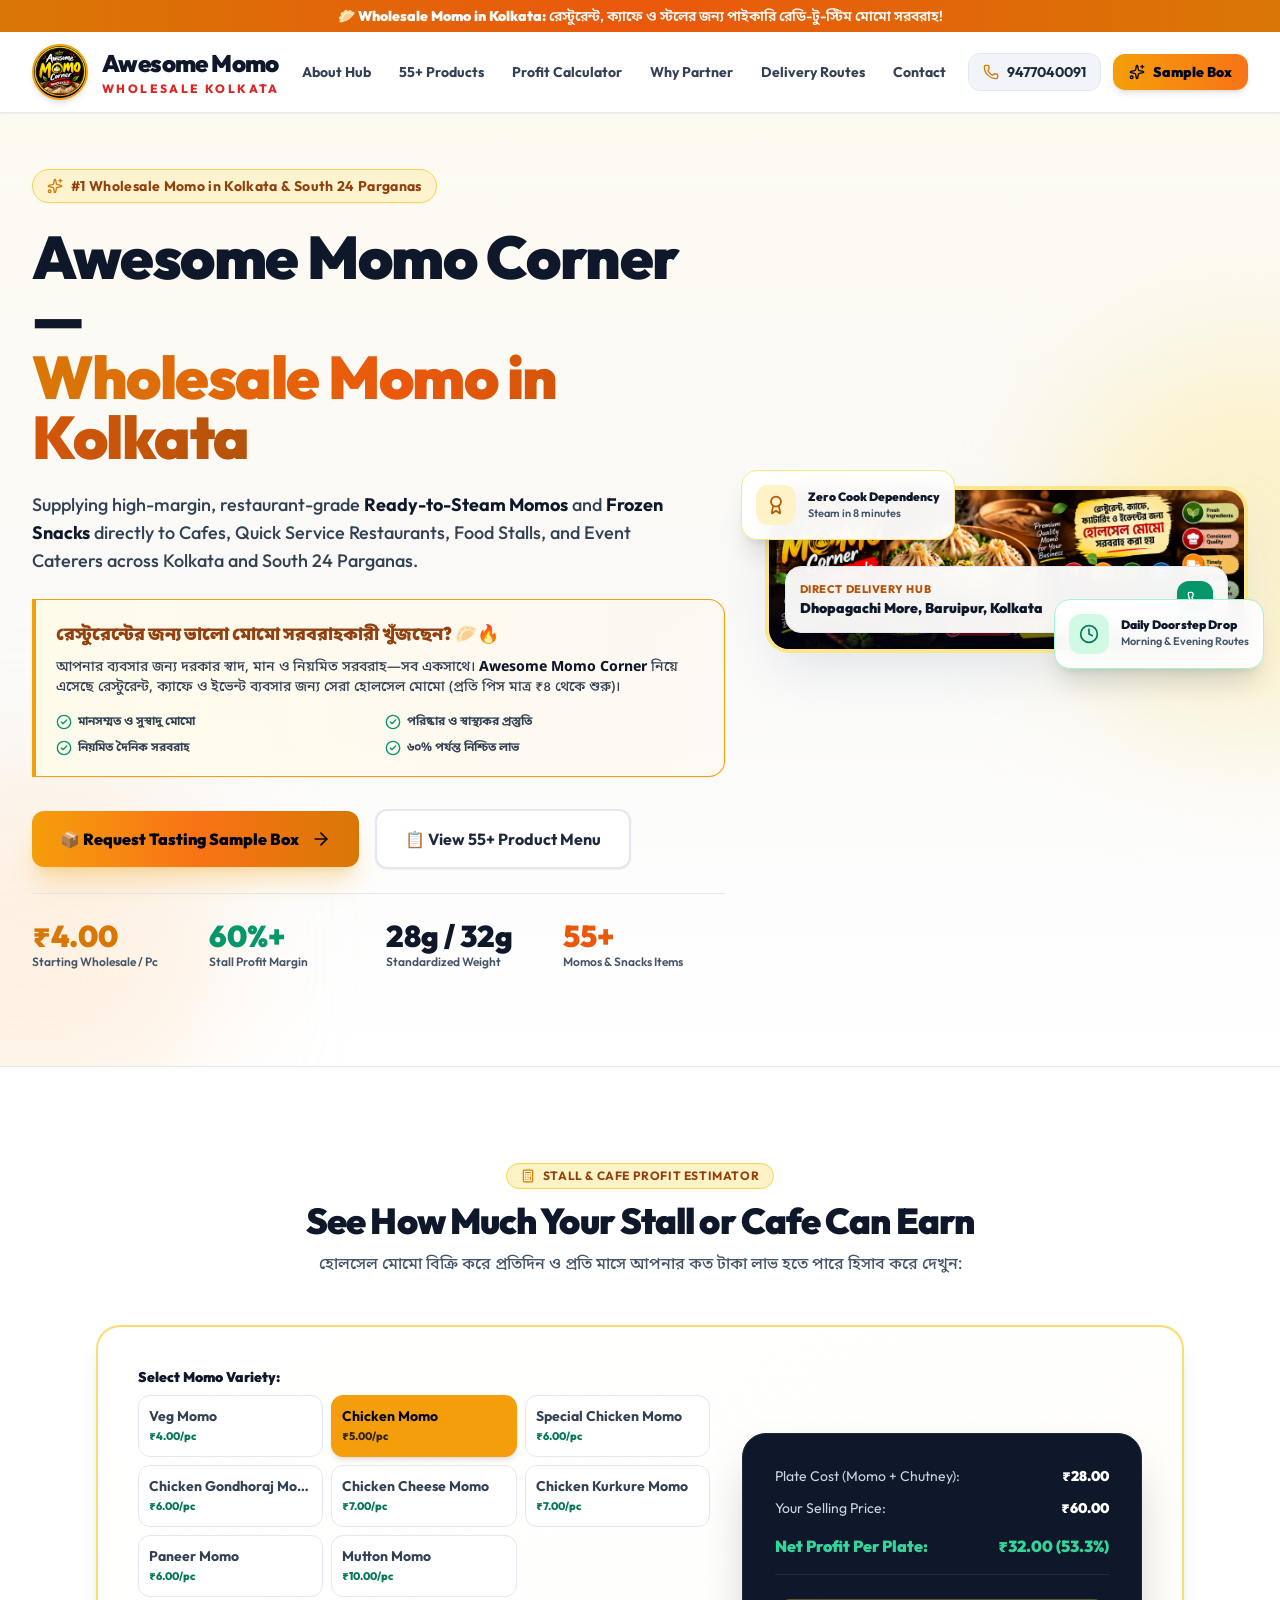
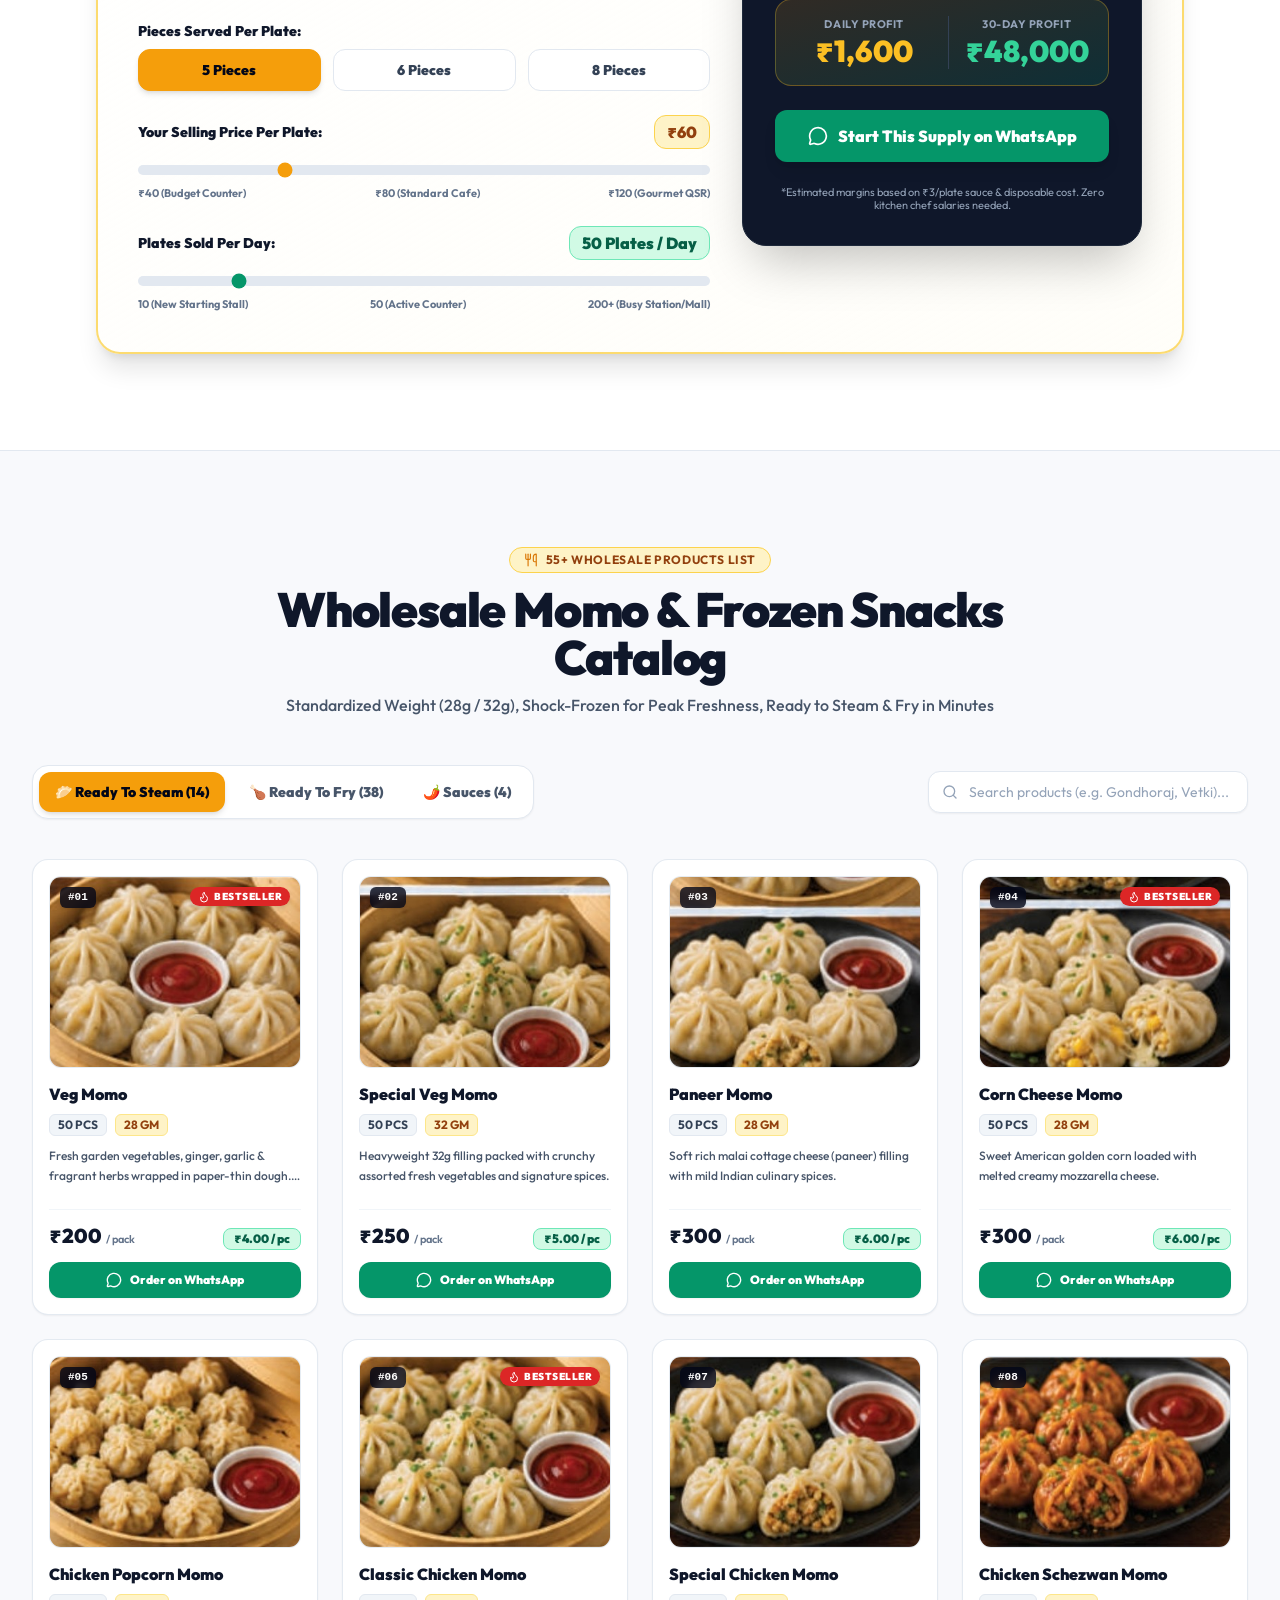
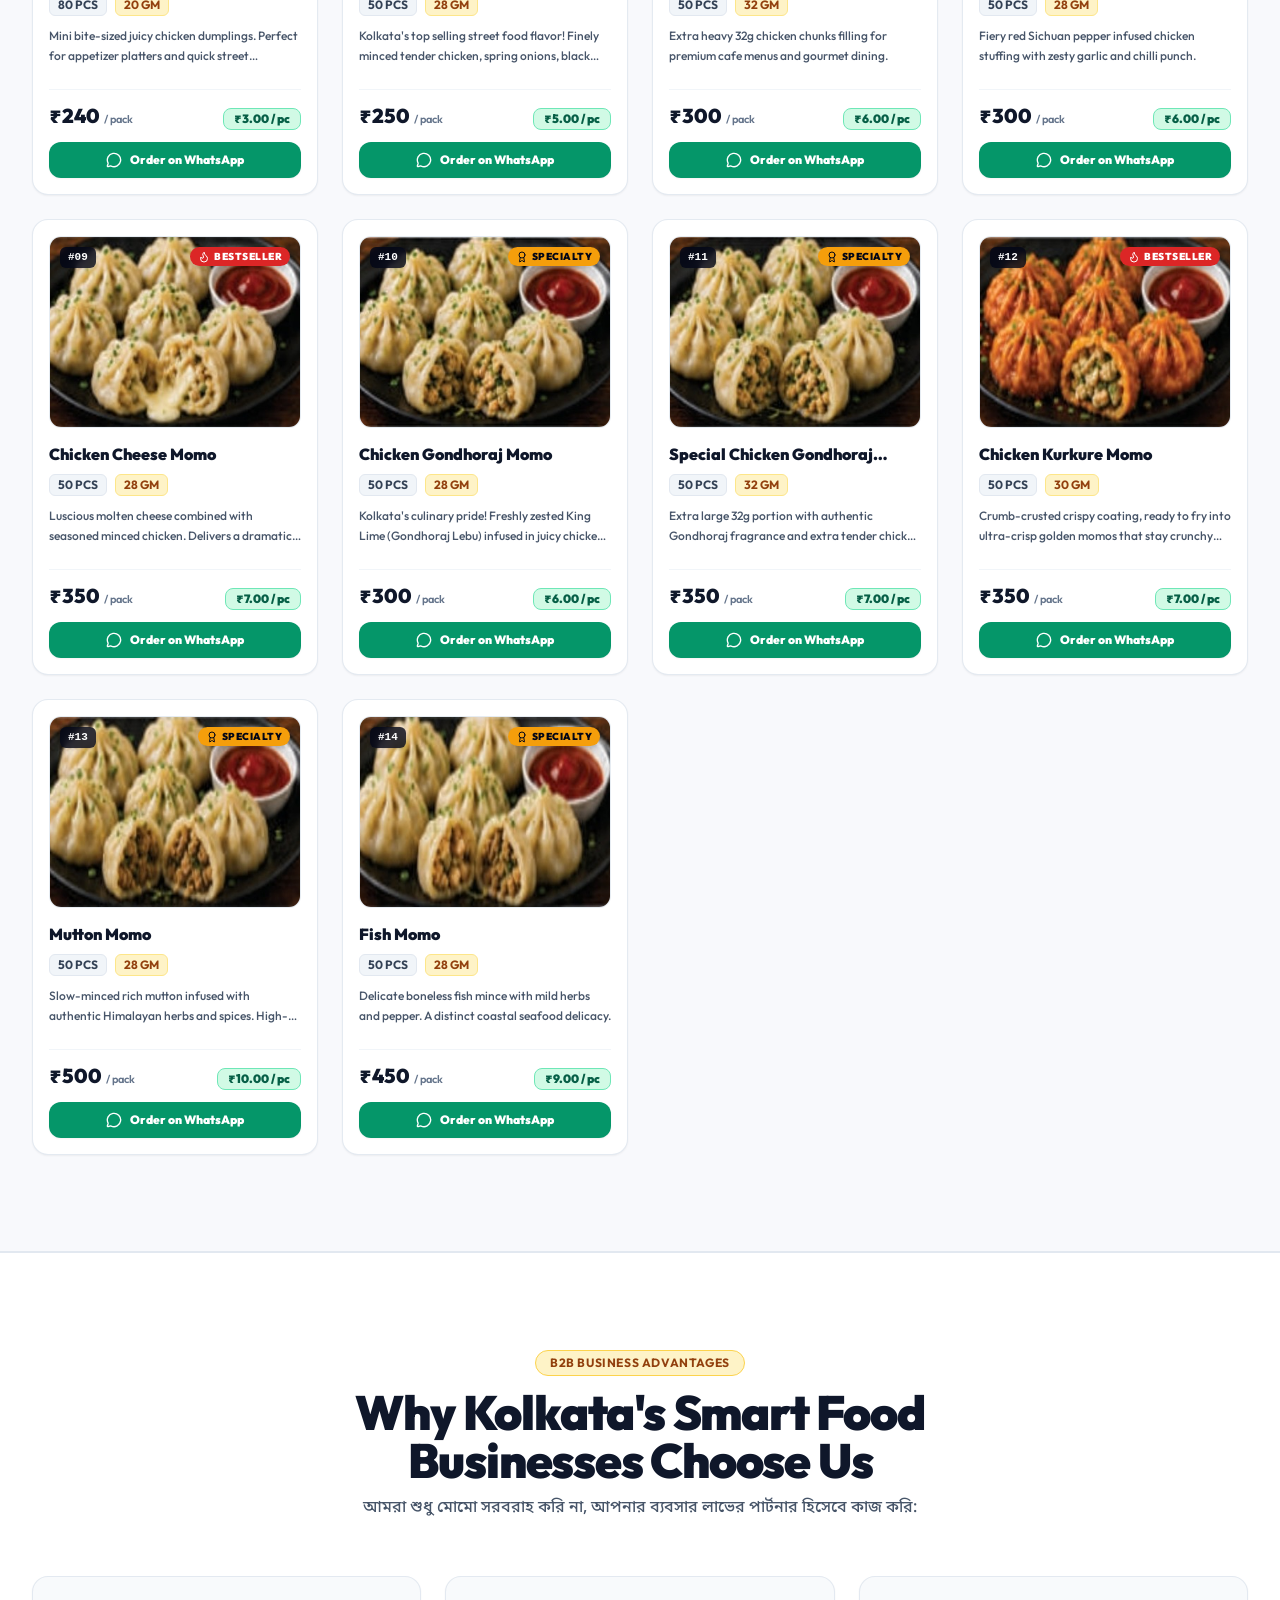
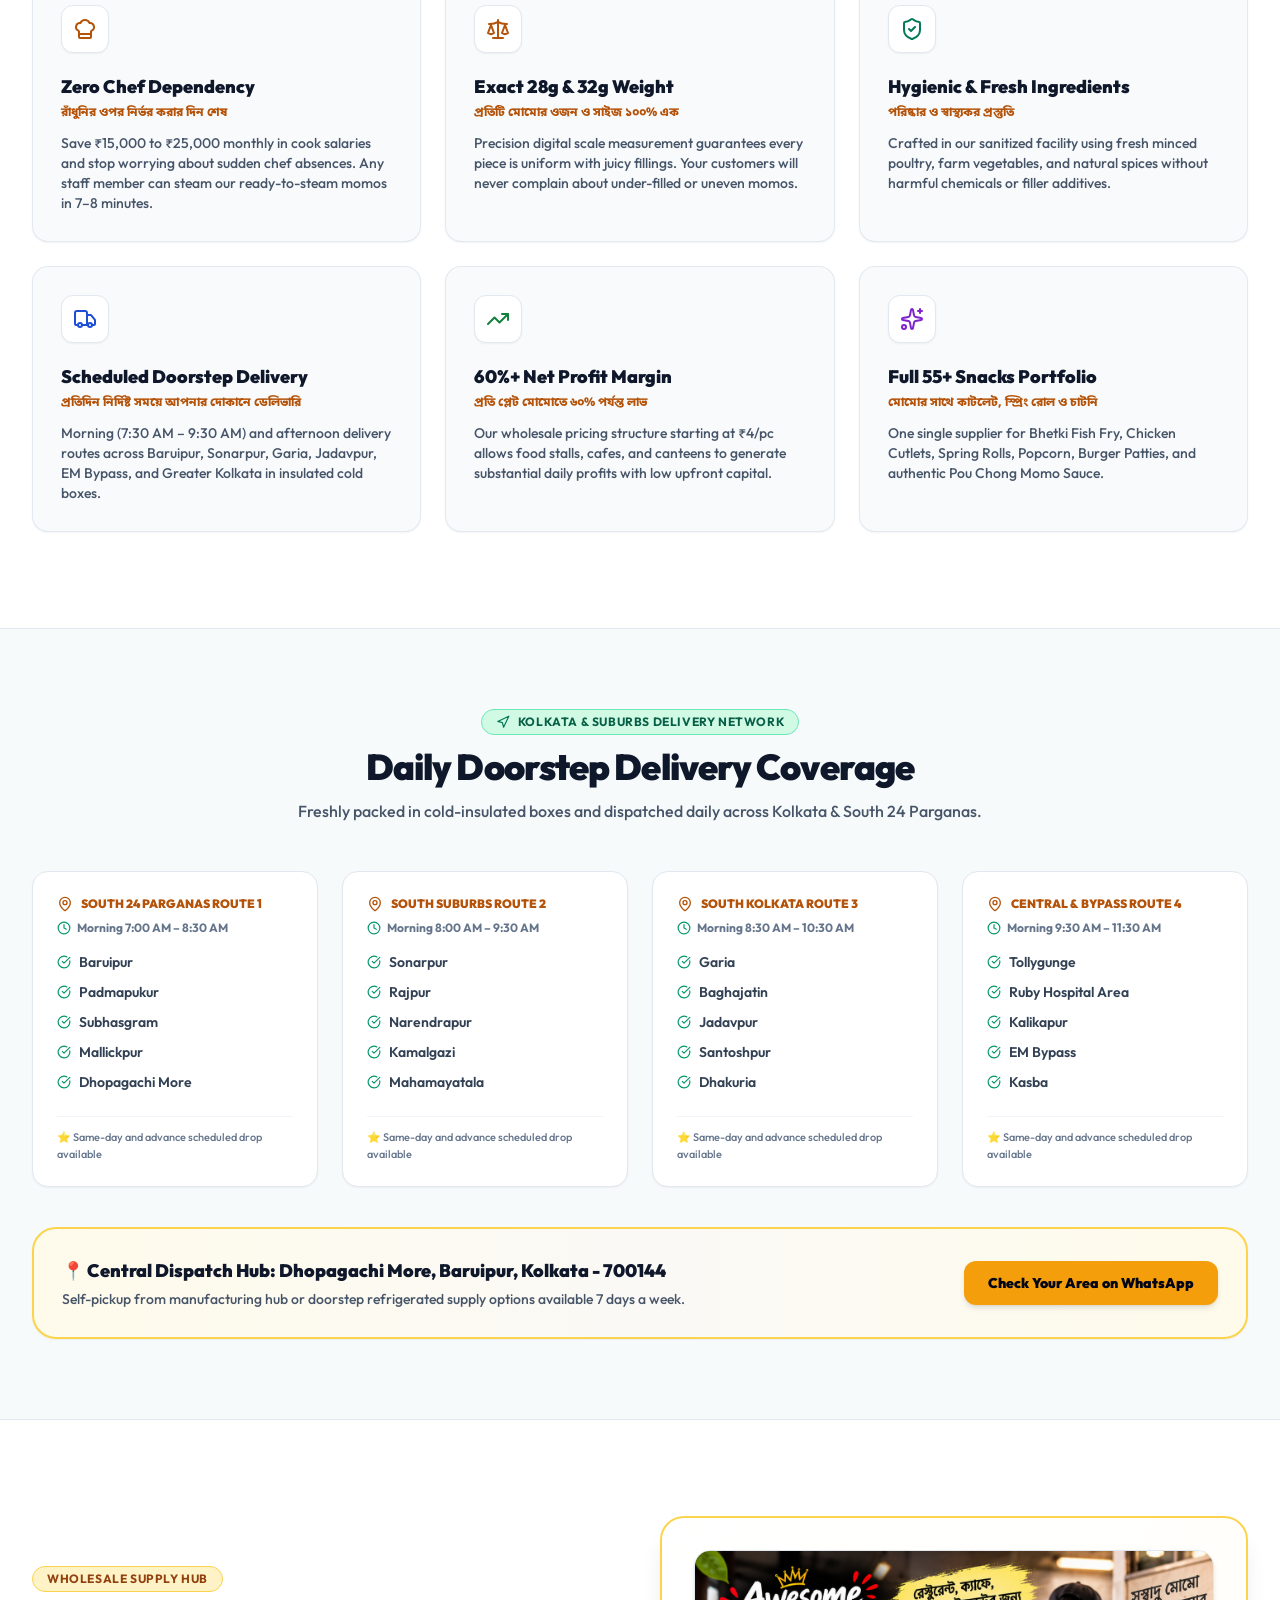
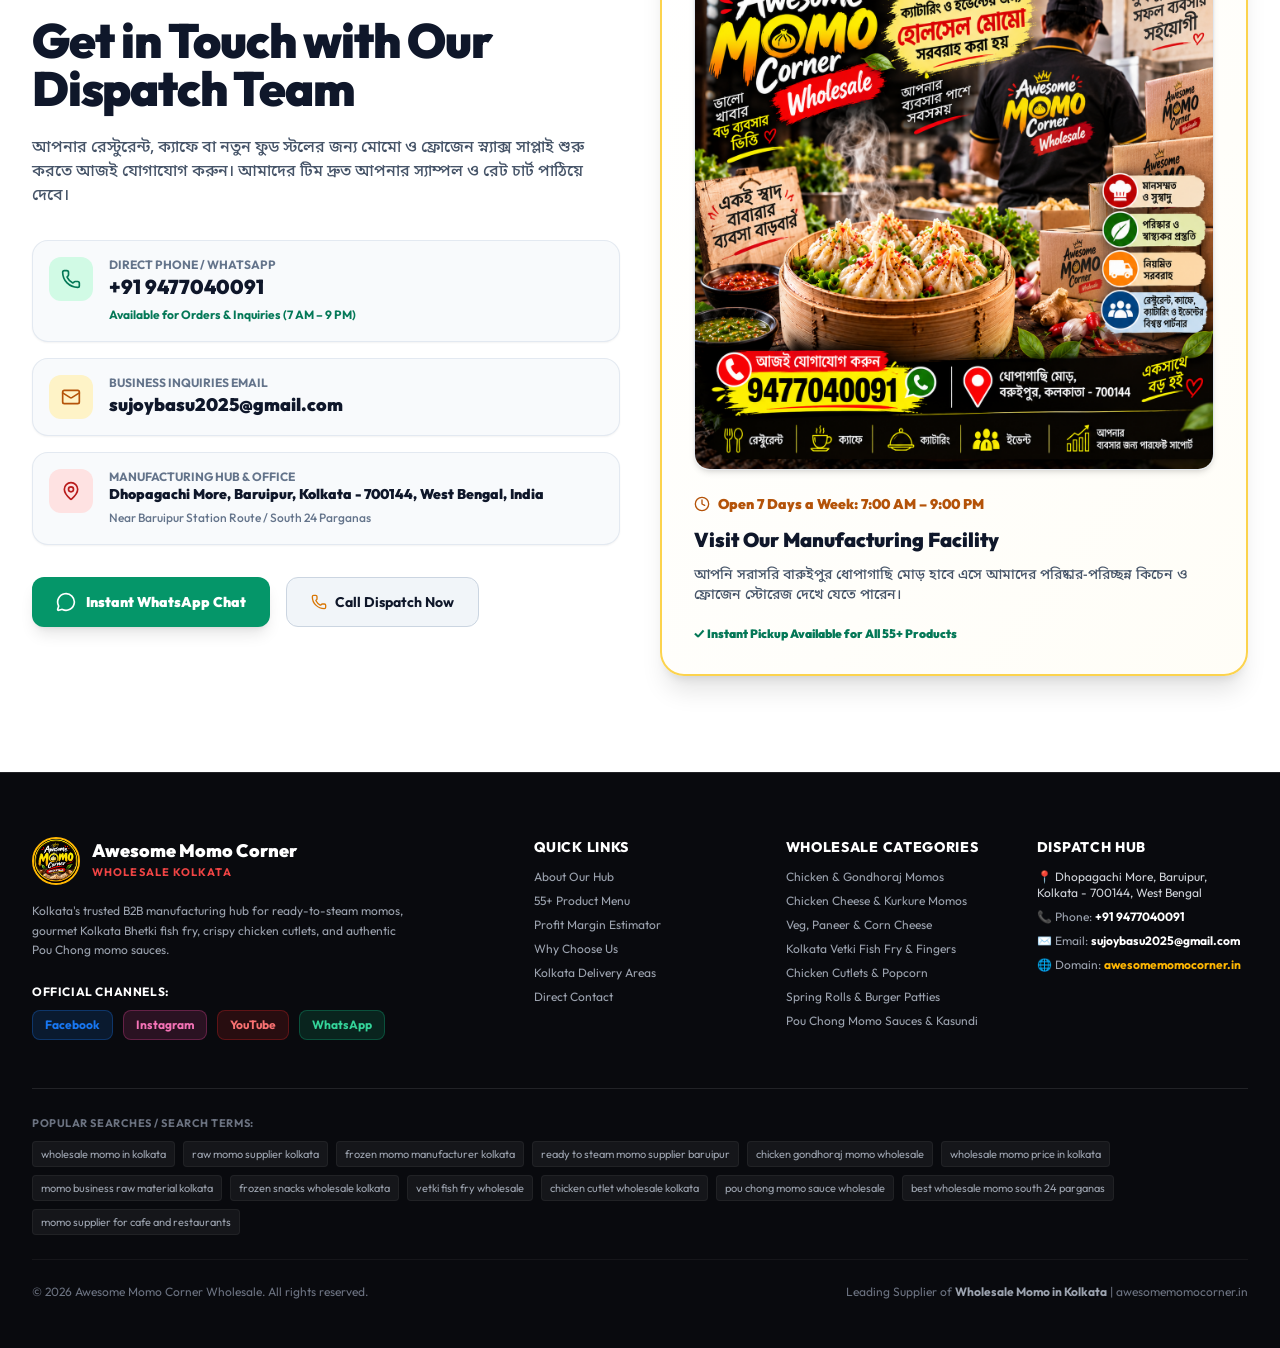
==== commit adaf8e4f: "Add files via upload" ====
--- a/index.html
+++ b/index.html
@@ -35,7 +35,7 @@
   <!-- Favicon -->
   <link rel="icon" type="image/png" href="/logo.png">
   <link rel="apple-touch-icon" href="/logo.png">
-  <meta name="theme-color" content="#0f1015">
+  <meta name="theme-color" content="#ffffff">
 
   <!-- Google Structured Data (JSON-LD) for Local Wholesale Business -->
   <script type="application/ld+json">
@@ -120,10 +120,10 @@
     }
   }
   </script>
-  <script type="module" crossorigin src="/assets/index-CyYoiBg1.js"></script>
+  <script type="module" crossorigin src="/assets/index-Bhoc9cTm.js"></script>
   <link rel="modulepreload" crossorigin href="/assets/icons-BJQbeIpm.js">
   <link rel="modulepreload" crossorigin href="/assets/vendor-BW_JhXsH.js">
-  <link rel="stylesheet" crossorigin href="/assets/index-BPQmu89j.css">
+  <link rel="stylesheet" crossorigin href="/assets/index-OzLq58Z6.css">
 </head>
 <body class="bg-[#0f1015] text-white">
   <div id="root"></div>
--- a/assets/index-OzLq58Z6.css
+++ b/assets/index-OzLq58Z6.css
@@ -0,0 +1 @@
+@import"https://fonts.googleapis.com/css2?family=Outfit:wght@400;500;600;700;800;900&family=Noto+Sans+Bengali:wght@400;500;600;700;800&display=swap";*,:before,:after{--tw-border-spacing-x: 0;--tw-border-spacing-y: 0;--tw-translate-x: 0;--tw-translate-y: 0;--tw-rotate: 0;--tw-skew-x: 0;--tw-skew-y: 0;--tw-scale-x: 1;--tw-scale-y: 1;--tw-pan-x: ;--tw-pan-y: ;--tw-pinch-zoom: ;--tw-scroll-snap-strictness: proximity;--tw-gradient-from-position: ;--tw-gradient-via-position: ;--tw-gradient-to-position: ;--tw-ordinal: ;--tw-slashed-zero: ;--tw-numeric-figure: ;--tw-numeric-spacing: ;--tw-numeric-fraction: ;--tw-ring-inset: ;--tw-ring-offset-width: 0px;--tw-ring-offset-color: #fff;--tw-ring-color: rgb(59 130 246 / .5);--tw-ring-offset-shadow: 0 0 #0000;--tw-ring-shadow: 0 0 #0000;--tw-shadow: 0 0 #0000;--tw-shadow-colored: 0 0 #0000;--tw-blur: ;--tw-brightness: ;--tw-contrast: ;--tw-grayscale: ;--tw-hue-rotate: ;--tw-invert: ;--tw-saturate: ;--tw-sepia: ;--tw-drop-shadow: ;--tw-backdrop-blur: ;--tw-backdrop-brightness: ;--tw-backdrop-contrast: ;--tw-backdrop-grayscale: ;--tw-backdrop-hue-rotate: ;--tw-backdrop-invert: ;--tw-backdrop-opacity: ;--tw-backdrop-saturate: ;--tw-backdrop-sepia: ;--tw-contain-size: ;--tw-contain-layout: ;--tw-contain-paint: ;--tw-contain-style: }::backdrop{--tw-border-spacing-x: 0;--tw-border-spacing-y: 0;--tw-translate-x: 0;--tw-translate-y: 0;--tw-rotate: 0;--tw-skew-x: 0;--tw-skew-y: 0;--tw-scale-x: 1;--tw-scale-y: 1;--tw-pan-x: ;--tw-pan-y: ;--tw-pinch-zoom: ;--tw-scroll-snap-strictness: proximity;--tw-gradient-from-position: ;--tw-gradient-via-position: ;--tw-gradient-to-position: ;--tw-ordinal: ;--tw-slashed-zero: ;--tw-numeric-figure: ;--tw-numeric-spacing: ;--tw-numeric-fraction: ;--tw-ring-inset: ;--tw-ring-offset-width: 0px;--tw-ring-offset-color: #fff;--tw-ring-color: rgb(59 130 246 / .5);--tw-ring-offset-shadow: 0 0 #0000;--tw-ring-shadow: 0 0 #0000;--tw-shadow: 0 0 #0000;--tw-shadow-colored: 0 0 #0000;--tw-blur: ;--tw-brightness: ;--tw-contrast: ;--tw-grayscale: ;--tw-hue-rotate: ;--tw-invert: ;--tw-saturate: ;--tw-sepia: ;--tw-drop-shadow: ;--tw-backdrop-blur: ;--tw-backdrop-brightness: ;--tw-backdrop-contrast: ;--tw-backdrop-grayscale: ;--tw-backdrop-hue-rotate: ;--tw-backdrop-invert: ;--tw-backdrop-opacity: ;--tw-backdrop-saturate: ;--tw-backdrop-sepia: ;--tw-contain-size: ;--tw-contain-layout: ;--tw-contain-paint: ;--tw-contain-style: }*,:before,:after{box-sizing:border-box;border-width:0;border-style:solid;border-color:#e5e7eb}:before,:after{--tw-content: ""}html,:host{line-height:1.5;-webkit-text-size-adjust:100%;-moz-tab-size:4;-o-tab-size:4;tab-size:4;font-family:Outfit,Noto Sans Bengali,sans-serif;font-feature-settings:normal;font-variation-settings:normal;-webkit-tap-highlight-color:transparent}body{margin:0;line-height:inherit}hr{height:0;color:inherit;border-top-width:1px}abbr:where([title]){-webkit-text-decoration:underline dotted;text-decoration:underline dotted}h1,h2,h3,h4,h5,h6{font-size:inherit;font-weight:inherit}a{color:inherit;text-decoration:inherit}b,strong{font-weight:bolder}code,kbd,samp,pre{font-family:ui-monospace,SFMono-Regular,Menlo,Monaco,Consolas,Liberation Mono,Courier New,monospace;font-feature-settings:normal;font-variation-settings:normal;font-size:1em}small{font-size:80%}sub,sup{font-size:75%;line-height:0;position:relative;vertical-align:baseline}sub{bottom:-.25em}sup{top:-.5em}table{text-indent:0;border-color:inherit;border-collapse:collapse}button,input,optgroup,select,textarea{font-family:inherit;font-feature-settings:inherit;font-variation-settings:inherit;font-size:100%;font-weight:inherit;line-height:inherit;letter-spacing:inherit;color:inherit;margin:0;padding:0}button,select{text-transform:none}button,input:where([type=button]),input:where([type=reset]),input:where([type=submit]){-webkit-appearance:button;background-color:transparent;background-image:none}:-moz-focusring{outline:auto}:-moz-ui-invalid{box-shadow:none}progress{vertical-align:baseline}::-webkit-inner-spin-button,::-webkit-outer-spin-button{height:auto}[type=search]{-webkit-appearance:textfield;outline-offset:-2px}::-webkit-search-decoration{-webkit-appearance:none}::-webkit-file-upload-button{-webkit-appearance:button;font:inherit}summary{display:list-item}blockquote,dl,dd,h1,h2,h3,h4,h5,h6,hr,figure,p,pre{margin:0}fieldset{margin:0;padding:0}legend{padding:0}ol,ul,menu{list-style:none;margin:0;padding:0}dialog{padding:0}textarea{resize:vertical}input::-moz-placeholder,textarea::-moz-placeholder{opacity:1;color:#9ca3af}input::placeholder,textarea::placeholder{opacity:1;color:#9ca3af}button,[role=button]{cursor:pointer}:disabled{cursor:default}img,svg,video,canvas,audio,iframe,embed,object{display:block;vertical-align:middle}img,video{max-width:100%;height:auto}[hidden]:where(:not([hidden=until-found])){display:none}html{scroll-behavior:smooth;font-family:Outfit,Noto Sans Bengali,sans-serif}body{overflow-x:hidden;--tw-bg-opacity: 1;background-color:rgb(248 250 252 / var(--tw-bg-opacity, 1));--tw-text-opacity: 1;color:rgb(15 23 42 / var(--tw-text-opacity, 1));-webkit-font-smoothing:antialiased;-moz-osx-font-smoothing:grayscale}.pointer-events-none{pointer-events:none}.fixed{position:fixed}.absolute{position:absolute}.relative{position:relative}.sticky{position:sticky}.inset-0{top:0;right:0;bottom:0;left:0}.-bottom-20{bottom:-5rem}.-bottom-4{bottom:-1rem}.-left-40{left:-10rem}.-left-6{left:-1.5rem}.-right-4{right:-1rem}.-right-40{right:-10rem}.-top-4{top:-1rem}.bottom-0{bottom:0}.bottom-4{bottom:1rem}.left-0{left:0}.left-2\.5{left:.625rem}.left-3\.5{left:.875rem}.left-4{left:1rem}.right-0{right:0}.right-2\.5{right:.625rem}.right-4{right:1rem}.right-5{right:1.25rem}.top-0{top:0}.top-1\/2{top:50%}.top-1\/4{top:25%}.top-2\.5{top:.625rem}.top-5{top:1.25rem}.z-10{z-index:10}.z-40{z-index:40}.z-50{z-index:50}.mx-auto{margin-left:auto;margin-right:auto}.mb-1{margin-bottom:.25rem}.mb-10{margin-bottom:2.5rem}.mb-12{margin-bottom:3rem}.mb-14{margin-bottom:3.5rem}.mb-2{margin-bottom:.5rem}.mb-2\.5{margin-bottom:.625rem}.mb-3{margin-bottom:.75rem}.mb-3\.5{margin-bottom:.875rem}.mb-4{margin-bottom:1rem}.mb-5{margin-bottom:1.25rem}.mb-6{margin-bottom:1.5rem}.ml-1{margin-left:.25rem}.mt-0\.5{margin-top:.125rem}.mt-1{margin-top:.25rem}.mt-10{margin-top:2.5rem}.mt-2{margin-top:.5rem}.mt-4{margin-top:1rem}.line-clamp-1{overflow:hidden;display:-webkit-box;-webkit-box-orient:vertical;-webkit-line-clamp:1}.line-clamp-2{overflow:hidden;display:-webkit-box;-webkit-box-orient:vertical;-webkit-line-clamp:2}.block{display:block}.flex{display:flex}.inline-flex{display:inline-flex}.grid{display:grid}.hidden{display:none}.h-12{height:3rem}.h-14{height:3.5rem}.h-2\.5{height:.625rem}.h-20{height:5rem}.h-3{height:.75rem}.h-3\.5{height:.875rem}.h-4{height:1rem}.h-44{height:11rem}.h-5{height:1.25rem}.h-6{height:1.5rem}.h-8{height:2rem}.h-96{height:24rem}.h-auto{height:auto}.h-full{height:100%}.min-h-screen{min-height:100vh}.w-12{width:3rem}.w-14{width:3.5rem}.w-3{width:.75rem}.w-3\.5{width:.875rem}.w-4{width:1rem}.w-5{width:1.25rem}.w-6{width:1.5rem}.w-8{width:2rem}.w-96{width:24rem}.w-full{width:100%}.max-w-2xl{max-width:42rem}.max-w-3xl{max-width:48rem}.max-w-6xl{max-width:72rem}.max-w-7xl{max-width:80rem}.max-w-lg{max-width:32rem}.max-w-md{max-width:28rem}.max-w-sm{max-width:24rem}.flex-1{flex:1 1 0%}.shrink-0{flex-shrink:0}.flex-grow{flex-grow:1}.-translate-y-1\/2{--tw-translate-y: -50%;transform:translate(var(--tw-translate-x),var(--tw-translate-y)) rotate(var(--tw-rotate)) skew(var(--tw-skew-x)) skewY(var(--tw-skew-y)) scaleX(var(--tw-scale-x)) scaleY(var(--tw-scale-y))}.transform{transform:translate(var(--tw-translate-x),var(--tw-translate-y)) rotate(var(--tw-rotate)) skew(var(--tw-skew-x)) skewY(var(--tw-skew-y)) scaleX(var(--tw-scale-x)) scaleY(var(--tw-scale-y))}.cursor-pointer{cursor:pointer}.appearance-none{-webkit-appearance:none;-moz-appearance:none;appearance:none}.grid-cols-1{grid-template-columns:repeat(1,minmax(0,1fr))}.grid-cols-2{grid-template-columns:repeat(2,minmax(0,1fr))}.flex-col{flex-direction:column}.flex-wrap{flex-wrap:wrap}.items-start{align-items:flex-start}.items-end{align-items:flex-end}.items-center{align-items:center}.items-baseline{align-items:baseline}.justify-center{justify-content:center}.justify-between{justify-content:space-between}.gap-1{gap:.25rem}.gap-1\.5{gap:.375rem}.gap-10{gap:2.5rem}.gap-2{gap:.5rem}.gap-2\.5{gap:.625rem}.gap-3{gap:.75rem}.gap-3\.5{gap:.875rem}.gap-4{gap:1rem}.gap-5{gap:1.25rem}.gap-6{gap:1.5rem}.gap-7{gap:1.75rem}.gap-8{gap:2rem}.space-y-2>:not([hidden])~:not([hidden]){--tw-space-y-reverse: 0;margin-top:calc(.5rem * calc(1 - var(--tw-space-y-reverse)));margin-bottom:calc(.5rem * var(--tw-space-y-reverse))}.space-y-2\.5>:not([hidden])~:not([hidden]){--tw-space-y-reverse: 0;margin-top:calc(.625rem * calc(1 - var(--tw-space-y-reverse)));margin-bottom:calc(.625rem * var(--tw-space-y-reverse))}.space-y-3>:not([hidden])~:not([hidden]){--tw-space-y-reverse: 0;margin-top:calc(.75rem * calc(1 - var(--tw-space-y-reverse)));margin-bottom:calc(.75rem * var(--tw-space-y-reverse))}.space-y-3\.5>:not([hidden])~:not([hidden]){--tw-space-y-reverse: 0;margin-top:calc(.875rem * calc(1 - var(--tw-space-y-reverse)));margin-bottom:calc(.875rem * var(--tw-space-y-reverse))}.space-y-4>:not([hidden])~:not([hidden]){--tw-space-y-reverse: 0;margin-top:calc(1rem * calc(1 - var(--tw-space-y-reverse)));margin-bottom:calc(1rem * var(--tw-space-y-reverse))}.space-y-6>:not([hidden])~:not([hidden]){--tw-space-y-reverse: 0;margin-top:calc(1.5rem * calc(1 - var(--tw-space-y-reverse)));margin-bottom:calc(1.5rem * var(--tw-space-y-reverse))}.overflow-hidden{overflow:hidden}.overflow-x-auto{overflow-x:auto}.truncate{overflow:hidden;text-overflow:ellipsis;white-space:nowrap}.whitespace-nowrap{white-space:nowrap}.break-all{word-break:break-all}.rounded{border-radius:.25rem}.rounded-2xl{border-radius:1rem}.rounded-3xl{border-radius:1.5rem}.rounded-full{border-radius:9999px}.rounded-lg{border-radius:.5rem}.rounded-md{border-radius:.375rem}.rounded-xl{border-radius:.75rem}.rounded-r-2xl{border-top-right-radius:1rem;border-bottom-right-radius:1rem}.border{border-width:1px}.border-2{border-width:2px}.border-4{border-width:4px}.border-y{border-top-width:1px;border-bottom-width:1px}.border-b{border-bottom-width:1px}.border-l{border-left-width:1px}.border-l-4{border-left-width:4px}.border-r{border-right-width:1px}.border-t{border-top-width:1px}.border-\[\#1877f2\]\/30{border-color:#1877f24d}.border-amber-200{--tw-border-opacity: 1;border-color:rgb(253 230 138 / var(--tw-border-opacity, 1))}.border-amber-200\/90{border-color:#fde68ae6}.border-amber-300{--tw-border-opacity: 1;border-color:rgb(252 211 77 / var(--tw-border-opacity, 1))}.border-amber-300\/80{border-color:#fcd34dcc}.border-amber-400\/30{border-color:#fbbf244d}.border-amber-500{--tw-border-opacity: 1;border-color:rgb(245 158 11 / var(--tw-border-opacity, 1))}.border-brand-gold{--tw-border-opacity: 1;border-color:rgb(255 183 3 / var(--tw-border-opacity, 1))}.border-emerald-200{--tw-border-opacity: 1;border-color:rgb(167 243 208 / var(--tw-border-opacity, 1))}.border-emerald-300{--tw-border-opacity: 1;border-color:rgb(110 231 183 / var(--tw-border-opacity, 1))}.border-emerald-500\/30{border-color:#10b9814d}.border-pink-500\/30{border-color:#ec48994d}.border-red-600\/30{border-color:#dc26264d}.border-slate-100{--tw-border-opacity: 1;border-color:rgb(241 245 249 / var(--tw-border-opacity, 1))}.border-slate-200{--tw-border-opacity: 1;border-color:rgb(226 232 240 / var(--tw-border-opacity, 1))}.border-slate-200\/70{border-color:#e2e8f0b3}.border-slate-200\/90{border-color:#e2e8f0e6}.border-slate-300{--tw-border-opacity: 1;border-color:rgb(203 213 225 / var(--tw-border-opacity, 1))}.border-slate-700{--tw-border-opacity: 1;border-color:rgb(51 65 85 / var(--tw-border-opacity, 1))}.border-slate-800{--tw-border-opacity: 1;border-color:rgb(30 41 59 / var(--tw-border-opacity, 1))}.border-white\/10{border-color:#ffffff1a}.border-white\/5{border-color:#ffffff0d}.bg-\[\#090a0e\]{--tw-bg-opacity: 1;background-color:rgb(9 10 14 / var(--tw-bg-opacity, 1))}.bg-\[\#0f1015\]{--tw-bg-opacity: 1;background-color:rgb(15 16 21 / var(--tw-bg-opacity, 1))}.bg-\[\#1877f2\]\/15{background-color:#1877f226}.bg-\[\#f8fafc\]{--tw-bg-opacity: 1;background-color:rgb(248 250 252 / var(--tw-bg-opacity, 1))}.bg-amber-100{--tw-bg-opacity: 1;background-color:rgb(254 243 199 / var(--tw-bg-opacity, 1))}.bg-amber-100\/80{background-color:#fef3c7cc}.bg-amber-200\/40{background-color:#fde68a66}.bg-amber-50\/70{background-color:#fffbebb3}.bg-amber-500{--tw-bg-opacity: 1;background-color:rgb(245 158 11 / var(--tw-bg-opacity, 1))}.bg-emerald-100{--tw-bg-opacity: 1;background-color:rgb(209 250 229 / var(--tw-bg-opacity, 1))}.bg-emerald-500\/15{background-color:#10b98126}.bg-emerald-600{--tw-bg-opacity: 1;background-color:rgb(5 150 105 / var(--tw-bg-opacity, 1))}.bg-orange-200\/30{background-color:#fed7aa4d}.bg-pink-500\/15{background-color:#ec489926}.bg-red-100{--tw-bg-opacity: 1;background-color:rgb(254 226 226 / var(--tw-bg-opacity, 1))}.bg-red-600{--tw-bg-opacity: 1;background-color:rgb(220 38 38 / var(--tw-bg-opacity, 1))}.bg-red-600\/15{background-color:#dc262626}.bg-slate-100{--tw-bg-opacity: 1;background-color:rgb(241 245 249 / var(--tw-bg-opacity, 1))}.bg-slate-200{--tw-bg-opacity: 1;background-color:rgb(226 232 240 / var(--tw-bg-opacity, 1))}.bg-slate-50{--tw-bg-opacity: 1;background-color:rgb(248 250 252 / var(--tw-bg-opacity, 1))}.bg-slate-50\/70{background-color:#f8fafcb3}.bg-slate-50\/80{background-color:#f8fafccc}.bg-slate-900{--tw-bg-opacity: 1;background-color:rgb(15 23 42 / var(--tw-bg-opacity, 1))}.bg-slate-900\/60{background-color:#0f172a99}.bg-slate-950\/80{background-color:#020617cc}.bg-white{--tw-bg-opacity: 1;background-color:rgb(255 255 255 / var(--tw-bg-opacity, 1))}.bg-white\/5{background-color:#ffffff0d}.bg-white\/95{background-color:#fffffff2}.bg-gradient-to-b{background-image:linear-gradient(to bottom,var(--tw-gradient-stops))}.bg-gradient-to-br{background-image:linear-gradient(to bottom right,var(--tw-gradient-stops))}.bg-gradient-to-r{background-image:linear-gradient(to right,var(--tw-gradient-stops))}.bg-gradient-to-t{background-image:linear-gradient(to top,var(--tw-gradient-stops))}.from-amber-50{--tw-gradient-from: #fffbeb var(--tw-gradient-from-position);--tw-gradient-to: rgb(255 251 235 / 0) var(--tw-gradient-to-position);--tw-gradient-stops: var(--tw-gradient-from), var(--tw-gradient-to)}.from-amber-50\/70{--tw-gradient-from: rgb(255 251 235 / .7) var(--tw-gradient-from-position);--tw-gradient-to: rgb(255 251 235 / 0) var(--tw-gradient-to-position);--tw-gradient-stops: var(--tw-gradient-from), var(--tw-gradient-to)}.from-amber-500{--tw-gradient-from: #f59e0b var(--tw-gradient-from-position);--tw-gradient-to: rgb(245 158 11 / 0) var(--tw-gradient-to-position);--tw-gradient-stops: var(--tw-gradient-from), var(--tw-gradient-to)}.from-amber-500\/15{--tw-gradient-from: rgb(245 158 11 / .15) var(--tw-gradient-from-position);--tw-gradient-to: rgb(245 158 11 / 0) var(--tw-gradient-to-position);--tw-gradient-stops: var(--tw-gradient-from), var(--tw-gradient-to)}.from-amber-600{--tw-gradient-from: #d97706 var(--tw-gradient-from-position);--tw-gradient-to: rgb(217 119 6 / 0) var(--tw-gradient-to-position);--tw-gradient-stops: var(--tw-gradient-from), var(--tw-gradient-to)}.from-slate-950\/80{--tw-gradient-from: rgb(2 6 23 / .8) var(--tw-gradient-from-position);--tw-gradient-to: rgb(2 6 23 / 0) var(--tw-gradient-to-position);--tw-gradient-stops: var(--tw-gradient-from), var(--tw-gradient-to)}.from-white{--tw-gradient-from: #fff var(--tw-gradient-from-position);--tw-gradient-to: rgb(255 255 255 / 0) var(--tw-gradient-to-position);--tw-gradient-stops: var(--tw-gradient-from), var(--tw-gradient-to)}.via-orange-50\/30{--tw-gradient-to: rgb(255 247 237 / 0) var(--tw-gradient-to-position);--tw-gradient-stops: var(--tw-gradient-from), rgb(255 247 237 / .3) var(--tw-gradient-via-position), var(--tw-gradient-to)}.via-orange-50\/40{--tw-gradient-to: rgb(255 247 237 / 0) var(--tw-gradient-to-position);--tw-gradient-stops: var(--tw-gradient-from), rgb(255 247 237 / .4) var(--tw-gradient-via-position), var(--tw-gradient-to)}.via-orange-500{--tw-gradient-to: rgb(249 115 22 / 0) var(--tw-gradient-to-position);--tw-gradient-stops: var(--tw-gradient-from), #f97316 var(--tw-gradient-via-position), var(--tw-gradient-to)}.via-orange-600{--tw-gradient-to: rgb(234 88 12 / 0) var(--tw-gradient-to-position);--tw-gradient-stops: var(--tw-gradient-from), #ea580c var(--tw-gradient-via-position), var(--tw-gradient-to)}.via-transparent{--tw-gradient-to: rgb(0 0 0 / 0) var(--tw-gradient-to-position);--tw-gradient-stops: var(--tw-gradient-from), transparent var(--tw-gradient-via-position), var(--tw-gradient-to)}.to-amber-50{--tw-gradient-to: #fffbeb var(--tw-gradient-to-position)}.to-amber-50\/30{--tw-gradient-to: rgb(255 251 235 / .3) var(--tw-gradient-to-position)}.to-amber-50\/40{--tw-gradient-to: rgb(255 251 235 / .4) var(--tw-gradient-to-position)}.to-amber-600{--tw-gradient-to: #d97706 var(--tw-gradient-to-position)}.to-amber-700{--tw-gradient-to: #b45309 var(--tw-gradient-to-position)}.to-emerald-500\/15{--tw-gradient-to: rgb(16 185 129 / .15) var(--tw-gradient-to-position)}.to-orange-50\/50{--tw-gradient-to: rgb(255 247 237 / .5) var(--tw-gradient-to-position)}.to-orange-500{--tw-gradient-to: #f97316 var(--tw-gradient-to-position)}.to-transparent{--tw-gradient-to: transparent var(--tw-gradient-to-position)}.to-white{--tw-gradient-to: #fff var(--tw-gradient-to-position)}.bg-clip-text{-webkit-background-clip:text;background-clip:text}.object-cover{-o-object-fit:cover;object-fit:cover}.object-center{-o-object-position:center;object-position:center}.p-1\.5{padding:.375rem}.p-2{padding:.5rem}.p-2\.5{padding:.625rem}.p-3{padding:.75rem}.p-3\.5{padding:.875rem}.p-4{padding:1rem}.p-5{padding:1.25rem}.p-6{padding:1.5rem}.px-2{padding-left:.5rem;padding-right:.5rem}.px-2\.5{padding-left:.625rem;padding-right:.625rem}.px-3{padding-left:.75rem;padding-right:.75rem}.px-3\.5{padding-left:.875rem;padding-right:.875rem}.px-4{padding-left:1rem;padding-right:1rem}.px-6{padding-left:1.5rem;padding-right:1.5rem}.px-7{padding-left:1.75rem;padding-right:1.75rem}.py-0\.5{padding-top:.125rem;padding-bottom:.125rem}.py-1{padding-top:.25rem;padding-bottom:.25rem}.py-1\.5{padding-top:.375rem;padding-bottom:.375rem}.py-16{padding-top:4rem;padding-bottom:4rem}.py-2{padding-top:.5rem;padding-bottom:.5rem}.py-2\.5{padding-top:.625rem;padding-bottom:.625rem}.py-3{padding-top:.75rem;padding-bottom:.75rem}.py-3\.5{padding-top:.875rem;padding-bottom:.875rem}.py-4{padding-top:1rem;padding-bottom:1rem}.py-6{padding-top:1.5rem;padding-bottom:1.5rem}.py-8{padding-top:2rem;padding-bottom:2rem}.pb-12{padding-bottom:3rem}.pb-14{padding-bottom:3.5rem}.pb-16{padding-bottom:4rem}.pb-24{padding-bottom:6rem}.pb-4{padding-bottom:1rem}.pb-6{padding-bottom:1.5rem}.pl-10{padding-left:2.5rem}.pl-3{padding-left:.75rem}.pr-4{padding-right:1rem}.pt-1{padding-top:.25rem}.pt-1\.5{padding-top:.375rem}.pt-16{padding-top:4rem}.pt-2{padding-top:.5rem}.pt-3{padding-top:.75rem}.pt-6{padding-top:1.5rem}.pt-8{padding-top:2rem}.text-left{text-align:left}.text-center{text-align:center}.font-bengali{font-family:Noto Sans Bengali,sans-serif}.font-mono{font-family:ui-monospace,SFMono-Regular,Menlo,Monaco,Consolas,Liberation Mono,Courier New,monospace}.font-sans{font-family:Outfit,Noto Sans Bengali,sans-serif}.text-2xl{font-size:1.5rem;line-height:2rem}.text-3xl{font-size:1.875rem;line-height:2.25rem}.text-\[10px\]{font-size:10px}.text-\[11px\]{font-size:11px}.text-base{font-size:1rem;line-height:1.5rem}.text-lg{font-size:1.125rem;line-height:1.75rem}.text-sm{font-size:.875rem;line-height:1.25rem}.text-xl{font-size:1.25rem;line-height:1.75rem}.text-xs{font-size:.75rem;line-height:1rem}.font-black{font-weight:900}.font-bold{font-weight:700}.font-extrabold{font-weight:800}.font-medium{font-weight:500}.font-semibold{font-weight:600}.uppercase{text-transform:uppercase}.leading-\[1\.12\]{line-height:1.12}.leading-none{line-height:1}.leading-relaxed{line-height:1.625}.leading-snug{line-height:1.375}.leading-tight{line-height:1.25}.tracking-\[0\.2em\]{letter-spacing:.2em}.tracking-tight{letter-spacing:-.025em}.tracking-wide{letter-spacing:.025em}.tracking-wider{letter-spacing:.05em}.tracking-widest{letter-spacing:.1em}.text-\[\#1877f2\]{--tw-text-opacity: 1;color:rgb(24 119 242 / var(--tw-text-opacity, 1))}.text-amber-400{--tw-text-opacity: 1;color:rgb(251 191 36 / var(--tw-text-opacity, 1))}.text-amber-600{--tw-text-opacity: 1;color:rgb(217 119 6 / var(--tw-text-opacity, 1))}.text-amber-700{--tw-text-opacity: 1;color:rgb(180 83 9 / var(--tw-text-opacity, 1))}.text-amber-800{--tw-text-opacity: 1;color:rgb(146 64 14 / var(--tw-text-opacity, 1))}.text-blue-700{--tw-text-opacity: 1;color:rgb(29 78 216 / var(--tw-text-opacity, 1))}.text-brand-gold{--tw-text-opacity: 1;color:rgb(255 183 3 / var(--tw-text-opacity, 1))}.text-emerald-400{--tw-text-opacity: 1;color:rgb(52 211 153 / var(--tw-text-opacity, 1))}.text-emerald-600{--tw-text-opacity: 1;color:rgb(5 150 105 / var(--tw-text-opacity, 1))}.text-emerald-700{--tw-text-opacity: 1;color:rgb(4 120 87 / var(--tw-text-opacity, 1))}.text-emerald-800{--tw-text-opacity: 1;color:rgb(6 95 70 / var(--tw-text-opacity, 1))}.text-gray-300{--tw-text-opacity: 1;color:rgb(209 213 219 / var(--tw-text-opacity, 1))}.text-gray-400{--tw-text-opacity: 1;color:rgb(156 163 175 / var(--tw-text-opacity, 1))}.text-gray-500{--tw-text-opacity: 1;color:rgb(107 114 128 / var(--tw-text-opacity, 1))}.text-green-700{--tw-text-opacity: 1;color:rgb(21 128 61 / var(--tw-text-opacity, 1))}.text-orange-600{--tw-text-opacity: 1;color:rgb(234 88 12 / var(--tw-text-opacity, 1))}.text-pink-400{--tw-text-opacity: 1;color:rgb(244 114 182 / var(--tw-text-opacity, 1))}.text-purple-700{--tw-text-opacity: 1;color:rgb(126 34 206 / var(--tw-text-opacity, 1))}.text-red-400{--tw-text-opacity: 1;color:rgb(248 113 113 / var(--tw-text-opacity, 1))}.text-red-500{--tw-text-opacity: 1;color:rgb(239 68 68 / var(--tw-text-opacity, 1))}.text-red-600{--tw-text-opacity: 1;color:rgb(220 38 38 / var(--tw-text-opacity, 1))}.text-red-700{--tw-text-opacity: 1;color:rgb(185 28 28 / var(--tw-text-opacity, 1))}.text-slate-300{--tw-text-opacity: 1;color:rgb(203 213 225 / var(--tw-text-opacity, 1))}.text-slate-400{--tw-text-opacity: 1;color:rgb(148 163 184 / var(--tw-text-opacity, 1))}.text-slate-500{--tw-text-opacity: 1;color:rgb(100 116 139 / var(--tw-text-opacity, 1))}.text-slate-600{--tw-text-opacity: 1;color:rgb(71 85 105 / var(--tw-text-opacity, 1))}.text-slate-700{--tw-text-opacity: 1;color:rgb(51 65 85 / var(--tw-text-opacity, 1))}.text-slate-800{--tw-text-opacity: 1;color:rgb(30 41 59 / var(--tw-text-opacity, 1))}.text-slate-900{--tw-text-opacity: 1;color:rgb(15 23 42 / var(--tw-text-opacity, 1))}.text-slate-950{--tw-text-opacity: 1;color:rgb(2 6 23 / var(--tw-text-opacity, 1))}.text-slate-950\/80{color:#020617cc}.text-transparent{color:transparent}.text-white{--tw-text-opacity: 1;color:rgb(255 255 255 / var(--tw-text-opacity, 1))}.placeholder-slate-400::-moz-placeholder{--tw-placeholder-opacity: 1;color:rgb(148 163 184 / var(--tw-placeholder-opacity, 1))}.placeholder-slate-400::placeholder{--tw-placeholder-opacity: 1;color:rgb(148 163 184 / var(--tw-placeholder-opacity, 1))}.accent-amber-500{accent-color:#f59e0b}.accent-emerald-600{accent-color:#059669}.opacity-80{opacity:.8}.shadow{--tw-shadow: 0 1px 3px 0 rgb(0 0 0 / .1), 0 1px 2px -1px rgb(0 0 0 / .1);--tw-shadow-colored: 0 1px 3px 0 var(--tw-shadow-color), 0 1px 2px -1px var(--tw-shadow-color);box-shadow:var(--tw-ring-offset-shadow, 0 0 #0000),var(--tw-ring-shadow, 0 0 #0000),var(--tw-shadow)}.shadow-2xl{--tw-shadow: 0 25px 50px -12px rgb(0 0 0 / .25);--tw-shadow-colored: 0 25px 50px -12px var(--tw-shadow-color);box-shadow:var(--tw-ring-offset-shadow, 0 0 #0000),var(--tw-ring-shadow, 0 0 #0000),var(--tw-shadow)}.shadow-inner{--tw-shadow: inset 0 2px 4px 0 rgb(0 0 0 / .05);--tw-shadow-colored: inset 0 2px 4px 0 var(--tw-shadow-color);box-shadow:var(--tw-ring-offset-shadow, 0 0 #0000),var(--tw-ring-shadow, 0 0 #0000),var(--tw-shadow)}.shadow-lg{--tw-shadow: 0 10px 15px -3px rgb(0 0 0 / .1), 0 4px 6px -4px rgb(0 0 0 / .1);--tw-shadow-colored: 0 10px 15px -3px var(--tw-shadow-color), 0 4px 6px -4px var(--tw-shadow-color);box-shadow:var(--tw-ring-offset-shadow, 0 0 #0000),var(--tw-ring-shadow, 0 0 #0000),var(--tw-shadow)}.shadow-md{--tw-shadow: 0 4px 6px -1px rgb(0 0 0 / .1), 0 2px 4px -2px rgb(0 0 0 / .1);--tw-shadow-colored: 0 4px 6px -1px var(--tw-shadow-color), 0 2px 4px -2px var(--tw-shadow-color);box-shadow:var(--tw-ring-offset-shadow, 0 0 #0000),var(--tw-ring-shadow, 0 0 #0000),var(--tw-shadow)}.shadow-sm{--tw-shadow: 0 1px 2px 0 rgb(0 0 0 / .05);--tw-shadow-colored: 0 1px 2px 0 var(--tw-shadow-color);box-shadow:var(--tw-ring-offset-shadow, 0 0 #0000),var(--tw-ring-shadow, 0 0 #0000),var(--tw-shadow)}.shadow-xl{--tw-shadow: 0 20px 25px -5px rgb(0 0 0 / .1), 0 8px 10px -6px rgb(0 0 0 / .1);--tw-shadow-colored: 0 20px 25px -5px var(--tw-shadow-color), 0 8px 10px -6px var(--tw-shadow-color);box-shadow:var(--tw-ring-offset-shadow, 0 0 #0000),var(--tw-ring-shadow, 0 0 #0000),var(--tw-shadow)}.shadow-amber-500\/25{--tw-shadow-color: rgb(245 158 11 / .25);--tw-shadow: var(--tw-shadow-colored)}.shadow-slate-300\/60{--tw-shadow-color: rgb(203 213 225 / .6);--tw-shadow: var(--tw-shadow-colored)}.blur-3xl{--tw-blur: blur(64px);filter:var(--tw-blur) var(--tw-brightness) var(--tw-contrast) var(--tw-grayscale) var(--tw-hue-rotate) var(--tw-invert) var(--tw-saturate) var(--tw-sepia) var(--tw-drop-shadow)}.filter{filter:var(--tw-blur) var(--tw-brightness) var(--tw-contrast) var(--tw-grayscale) var(--tw-hue-rotate) var(--tw-invert) var(--tw-saturate) var(--tw-sepia) var(--tw-drop-shadow)}.backdrop-blur-md{--tw-backdrop-blur: blur(12px);-webkit-backdrop-filter:var(--tw-backdrop-blur) var(--tw-backdrop-brightness) var(--tw-backdrop-contrast) var(--tw-backdrop-grayscale) var(--tw-backdrop-hue-rotate) var(--tw-backdrop-invert) var(--tw-backdrop-opacity) var(--tw-backdrop-saturate) var(--tw-backdrop-sepia);backdrop-filter:var(--tw-backdrop-blur) var(--tw-backdrop-brightness) var(--tw-backdrop-contrast) var(--tw-backdrop-grayscale) var(--tw-backdrop-hue-rotate) var(--tw-backdrop-invert) var(--tw-backdrop-opacity) var(--tw-backdrop-saturate) var(--tw-backdrop-sepia)}.backdrop-blur-sm{--tw-backdrop-blur: blur(4px);-webkit-backdrop-filter:var(--tw-backdrop-blur) var(--tw-backdrop-brightness) var(--tw-backdrop-contrast) var(--tw-backdrop-grayscale) var(--tw-backdrop-hue-rotate) var(--tw-backdrop-invert) var(--tw-backdrop-opacity) var(--tw-backdrop-saturate) var(--tw-backdrop-sepia);backdrop-filter:var(--tw-backdrop-blur) var(--tw-backdrop-brightness) var(--tw-backdrop-contrast) var(--tw-backdrop-grayscale) var(--tw-backdrop-hue-rotate) var(--tw-backdrop-invert) var(--tw-backdrop-opacity) var(--tw-backdrop-saturate) var(--tw-backdrop-sepia)}.transition-all{transition-property:all;transition-timing-function:cubic-bezier(.4,0,.2,1);transition-duration:.15s}.transition-colors{transition-property:color,background-color,border-color,text-decoration-color,fill,stroke;transition-timing-function:cubic-bezier(.4,0,.2,1);transition-duration:.15s}.transition-transform{transition-property:transform;transition-timing-function:cubic-bezier(.4,0,.2,1);transition-duration:.15s}.duration-300{transition-duration:.3s}.duration-500{transition-duration:.5s}::-webkit-scrollbar{width:8px;height:8px}::-webkit-scrollbar-track{background:#f1f5f9}::-webkit-scrollbar-thumb{background:#cbd5e1;border-radius:4px}::-webkit-scrollbar-thumb:hover{background:#f59e0b}@keyframes fadeIn{0%{opacity:0;transform:scale(.96)}to{opacity:1;transform:scale(1)}}.animate-fade-in{animation:fadeIn .2s cubic-bezier(.16,1,.3,1) forwards}.selection\:bg-amber-400 *::-moz-selection{--tw-bg-opacity: 1;background-color:rgb(251 191 36 / var(--tw-bg-opacity, 1))}.selection\:bg-amber-400 *::selection{--tw-bg-opacity: 1;background-color:rgb(251 191 36 / var(--tw-bg-opacity, 1))}.selection\:text-slate-950 *::-moz-selection{--tw-text-opacity: 1;color:rgb(2 6 23 / var(--tw-text-opacity, 1))}.selection\:text-slate-950 *::selection{--tw-text-opacity: 1;color:rgb(2 6 23 / var(--tw-text-opacity, 1))}.selection\:bg-amber-400::-moz-selection{--tw-bg-opacity: 1;background-color:rgb(251 191 36 / var(--tw-bg-opacity, 1))}.selection\:bg-amber-400::selection{--tw-bg-opacity: 1;background-color:rgb(251 191 36 / var(--tw-bg-opacity, 1))}.selection\:text-slate-950::-moz-selection{--tw-text-opacity: 1;color:rgb(2 6 23 / var(--tw-text-opacity, 1))}.selection\:text-slate-950::selection{--tw-text-opacity: 1;color:rgb(2 6 23 / var(--tw-text-opacity, 1))}.hover\:-translate-y-1:hover{--tw-translate-y: -.25rem;transform:translate(var(--tw-translate-x),var(--tw-translate-y)) rotate(var(--tw-rotate)) skew(var(--tw-skew-x)) skewY(var(--tw-skew-y)) scaleX(var(--tw-scale-x)) scaleY(var(--tw-scale-y))}.hover\:scale-105:hover{--tw-scale-x: 1.05;--tw-scale-y: 1.05;transform:translate(var(--tw-translate-x),var(--tw-translate-y)) rotate(var(--tw-rotate)) skew(var(--tw-skew-x)) skewY(var(--tw-skew-y)) scaleX(var(--tw-scale-x)) scaleY(var(--tw-scale-y))}.hover\:scale-\[1\.02\]:hover{--tw-scale-x: 1.02;--tw-scale-y: 1.02;transform:translate(var(--tw-translate-x),var(--tw-translate-y)) rotate(var(--tw-rotate)) skew(var(--tw-skew-x)) skewY(var(--tw-skew-y)) scaleX(var(--tw-scale-x)) scaleY(var(--tw-scale-y))}.hover\:border-amber-400:hover{--tw-border-opacity: 1;border-color:rgb(251 191 36 / var(--tw-border-opacity, 1))}.hover\:bg-\[\#1877f2\]:hover{--tw-bg-opacity: 1;background-color:rgb(24 119 242 / var(--tw-bg-opacity, 1))}.hover\:bg-amber-50\/50:hover{background-color:#fffbeb80}.hover\:bg-amber-600:hover{--tw-bg-opacity: 1;background-color:rgb(217 119 6 / var(--tw-bg-opacity, 1))}.hover\:bg-emerald-500:hover{--tw-bg-opacity: 1;background-color:rgb(16 185 129 / var(--tw-bg-opacity, 1))}.hover\:bg-emerald-600:hover{--tw-bg-opacity: 1;background-color:rgb(5 150 105 / var(--tw-bg-opacity, 1))}.hover\:bg-emerald-700:hover{--tw-bg-opacity: 1;background-color:rgb(4 120 87 / var(--tw-bg-opacity, 1))}.hover\:bg-pink-600:hover{--tw-bg-opacity: 1;background-color:rgb(219 39 119 / var(--tw-bg-opacity, 1))}.hover\:bg-red-600:hover{--tw-bg-opacity: 1;background-color:rgb(220 38 38 / var(--tw-bg-opacity, 1))}.hover\:bg-slate-100:hover{--tw-bg-opacity: 1;background-color:rgb(241 245 249 / var(--tw-bg-opacity, 1))}.hover\:bg-slate-200:hover{--tw-bg-opacity: 1;background-color:rgb(226 232 240 / var(--tw-bg-opacity, 1))}.hover\:bg-slate-50:hover{--tw-bg-opacity: 1;background-color:rgb(248 250 252 / var(--tw-bg-opacity, 1))}.hover\:bg-white:hover{--tw-bg-opacity: 1;background-color:rgb(255 255 255 / var(--tw-bg-opacity, 1))}.hover\:from-amber-600:hover{--tw-gradient-from: #d97706 var(--tw-gradient-from-position);--tw-gradient-to: rgb(217 119 6 / 0) var(--tw-gradient-to-position);--tw-gradient-stops: var(--tw-gradient-from), var(--tw-gradient-to)}.hover\:to-orange-600:hover{--tw-gradient-to: #ea580c var(--tw-gradient-to-position)}.hover\:text-amber-600:hover{--tw-text-opacity: 1;color:rgb(217 119 6 / var(--tw-text-opacity, 1))}.hover\:text-brand-gold:hover{--tw-text-opacity: 1;color:rgb(255 183 3 / var(--tw-text-opacity, 1))}.hover\:text-slate-800:hover{--tw-text-opacity: 1;color:rgb(30 41 59 / var(--tw-text-opacity, 1))}.hover\:text-slate-900:hover{--tw-text-opacity: 1;color:rgb(15 23 42 / var(--tw-text-opacity, 1))}.hover\:text-white:hover{--tw-text-opacity: 1;color:rgb(255 255 255 / var(--tw-text-opacity, 1))}.hover\:shadow-lg:hover{--tw-shadow: 0 10px 15px -3px rgb(0 0 0 / .1), 0 4px 6px -4px rgb(0 0 0 / .1);--tw-shadow-colored: 0 10px 15px -3px var(--tw-shadow-color), 0 4px 6px -4px var(--tw-shadow-color);box-shadow:var(--tw-ring-offset-shadow, 0 0 #0000),var(--tw-ring-shadow, 0 0 #0000),var(--tw-shadow)}.hover\:shadow-md:hover{--tw-shadow: 0 4px 6px -1px rgb(0 0 0 / .1), 0 2px 4px -2px rgb(0 0 0 / .1);--tw-shadow-colored: 0 4px 6px -1px var(--tw-shadow-color), 0 2px 4px -2px var(--tw-shadow-color);box-shadow:var(--tw-ring-offset-shadow, 0 0 #0000),var(--tw-ring-shadow, 0 0 #0000),var(--tw-shadow)}.hover\:shadow-xl:hover{--tw-shadow: 0 20px 25px -5px rgb(0 0 0 / .1), 0 8px 10px -6px rgb(0 0 0 / .1);--tw-shadow-colored: 0 20px 25px -5px var(--tw-shadow-color), 0 8px 10px -6px var(--tw-shadow-color);box-shadow:var(--tw-ring-offset-shadow, 0 0 #0000),var(--tw-ring-shadow, 0 0 #0000),var(--tw-shadow)}.hover\:shadow-amber-500\/25:hover{--tw-shadow-color: rgb(245 158 11 / .25);--tw-shadow: var(--tw-shadow-colored)}.focus\:border-amber-500:focus{--tw-border-opacity: 1;border-color:rgb(245 158 11 / var(--tw-border-opacity, 1))}.focus\:bg-white:focus{--tw-bg-opacity: 1;background-color:rgb(255 255 255 / var(--tw-bg-opacity, 1))}.focus\:outline-none:focus{outline:2px solid transparent;outline-offset:2px}.group:hover .group-hover\:scale-105{--tw-scale-x: 1.05;--tw-scale-y: 1.05;transform:translate(var(--tw-translate-x),var(--tw-translate-y)) rotate(var(--tw-rotate)) skew(var(--tw-skew-x)) skewY(var(--tw-skew-y)) scaleX(var(--tw-scale-x)) scaleY(var(--tw-scale-y))}.group:hover .group-hover\:scale-110{--tw-scale-x: 1.1;--tw-scale-y: 1.1;transform:translate(var(--tw-translate-x),var(--tw-translate-y)) rotate(var(--tw-rotate)) skew(var(--tw-skew-x)) skewY(var(--tw-skew-y)) scaleX(var(--tw-scale-x)) scaleY(var(--tw-scale-y))}.group:hover .group-hover\:text-amber-600{--tw-text-opacity: 1;color:rgb(217 119 6 / var(--tw-text-opacity, 1))}@media(min-width:640px){.sm\:inline{display:inline}.sm\:flex{display:flex}.sm\:h-48{height:12rem}.sm\:w-auto{width:auto}.sm\:grid-cols-2{grid-template-columns:repeat(2,minmax(0,1fr))}.sm\:grid-cols-3{grid-template-columns:repeat(3,minmax(0,1fr))}.sm\:grid-cols-4{grid-template-columns:repeat(4,minmax(0,1fr))}.sm\:flex-row{flex-direction:row}.sm\:p-7{padding:1.75rem}.sm\:p-8{padding:2rem}.sm\:px-6{padding-left:1.5rem;padding-right:1.5rem}.sm\:text-left{text-align:left}.sm\:text-2xl{font-size:1.5rem;line-height:2rem}.sm\:text-3xl{font-size:1.875rem;line-height:2.25rem}.sm\:text-4xl{font-size:2.25rem;line-height:2.5rem}.sm\:text-base{font-size:1rem;line-height:1.5rem}.sm\:text-lg{font-size:1.125rem;line-height:1.75rem}.sm\:text-sm{font-size:.875rem;line-height:1.25rem}.sm\:text-xl{font-size:1.25rem;line-height:1.75rem}}@media(min-width:768px){.md\:hidden{display:none}.md\:h-14{height:3.5rem}.md\:w-14{width:3.5rem}.md\:w-80{width:20rem}.md\:w-auto{width:auto}.md\:flex-none{flex:none}.md\:grid-cols-2{grid-template-columns:repeat(2,minmax(0,1fr))}.md\:flex-row{flex-direction:row}.md\:p-10{padding:2.5rem}.md\:p-8{padding:2rem}.md\:py-20{padding-top:5rem;padding-bottom:5rem}.md\:py-24{padding-top:6rem;padding-bottom:6rem}.md\:pb-0{padding-bottom:0}.md\:pb-12{padding-bottom:3rem}.md\:pb-24{padding-bottom:6rem}.md\:pt-14{padding-top:3.5rem}.md\:text-2xl{font-size:1.5rem;line-height:2rem}.md\:text-4xl{font-size:2.25rem;line-height:2.5rem}.md\:text-5xl{font-size:3rem;line-height:1}.md\:text-sm{font-size:.875rem;line-height:1.25rem}.md\:text-xs{font-size:.75rem;line-height:1rem}}@media(min-width:1024px){.lg\:col-span-2{grid-column:span 2 / span 2}.lg\:col-span-5{grid-column:span 5 / span 5}.lg\:col-span-6{grid-column:span 6 / span 6}.lg\:col-span-7{grid-column:span 7 / span 7}.lg\:flex{display:flex}.lg\:hidden{display:none}.lg\:max-w-none{max-width:none}.lg\:grid-cols-12{grid-template-columns:repeat(12,minmax(0,1fr))}.lg\:grid-cols-3{grid-template-columns:repeat(3,minmax(0,1fr))}.lg\:grid-cols-4{grid-template-columns:repeat(4,minmax(0,1fr))}.lg\:grid-cols-5{grid-template-columns:repeat(5,minmax(0,1fr))}.lg\:px-8{padding-left:2rem;padding-right:2rem}.lg\:text-5xl{font-size:3rem;line-height:1}.lg\:text-6xl{font-size:3.75rem;line-height:1}}@media(min-width:1280px){.xl\:grid-cols-4{grid-template-columns:repeat(4,minmax(0,1fr))}}
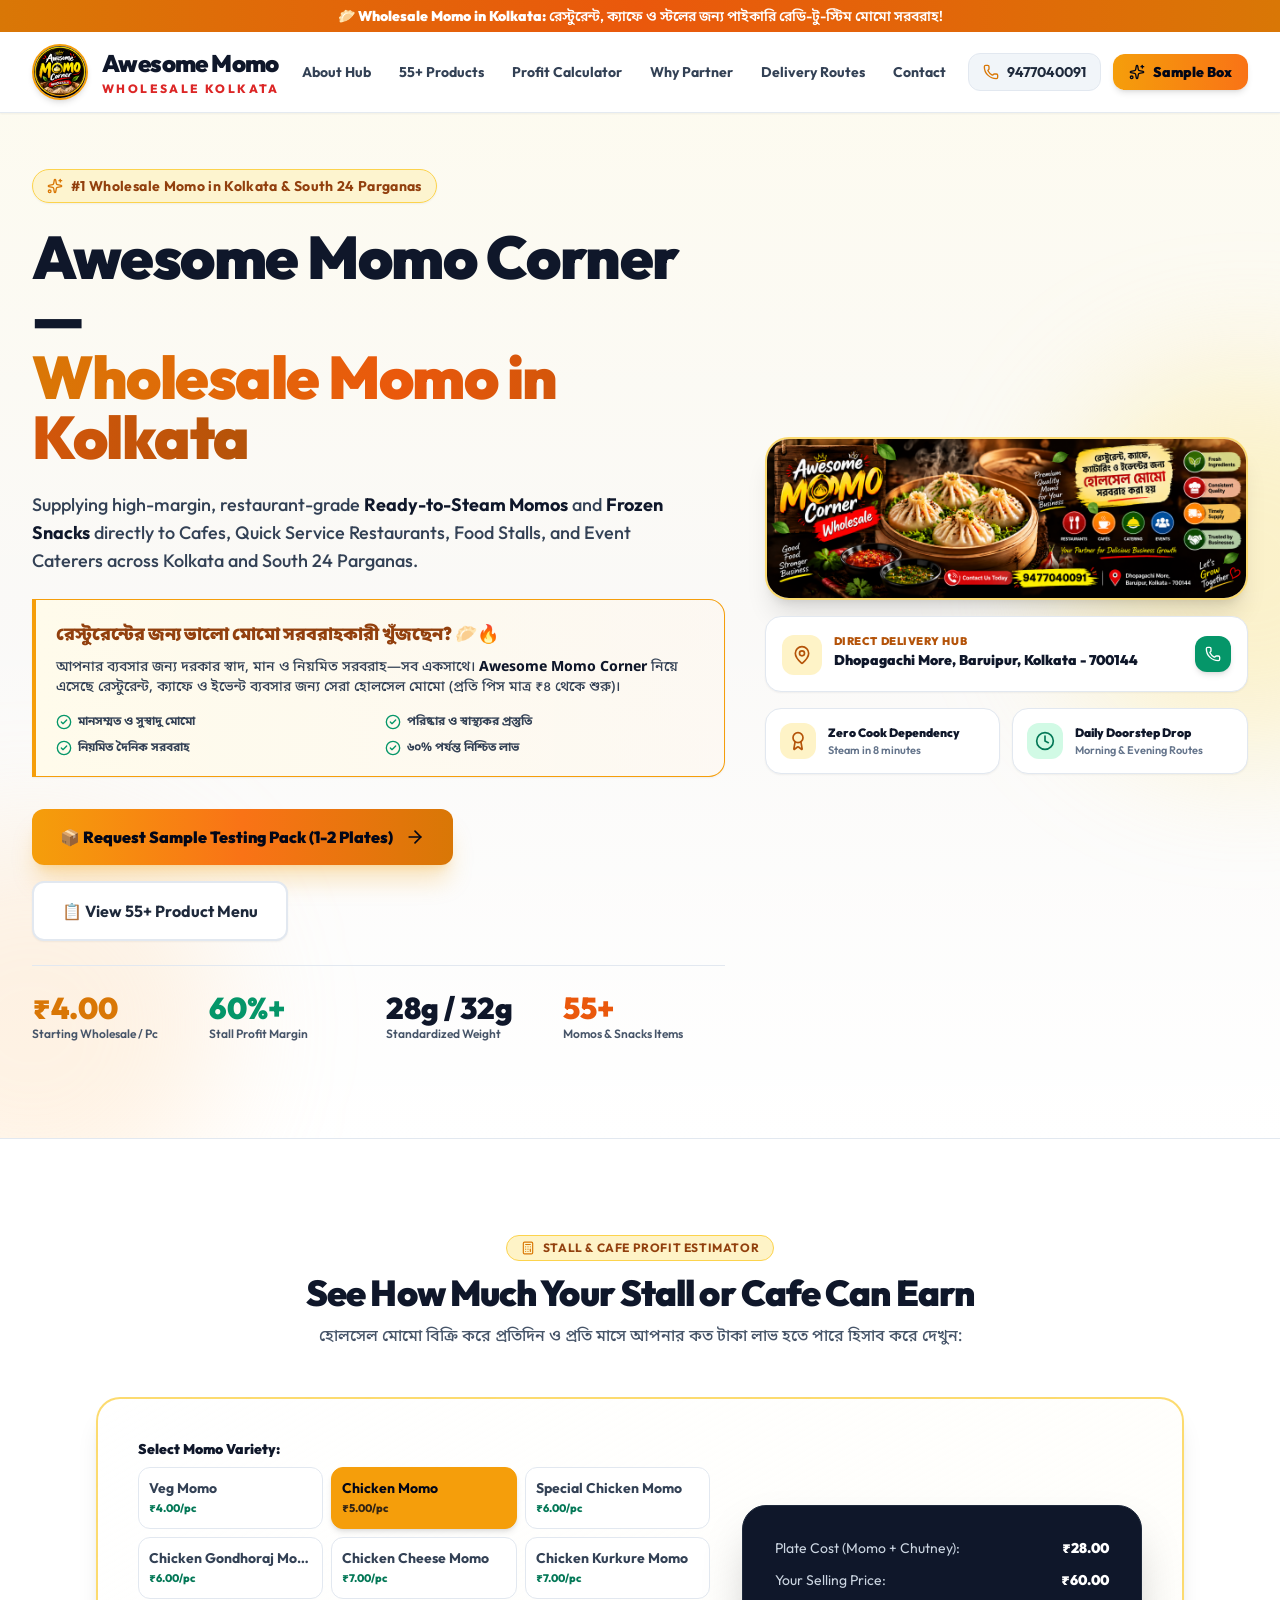
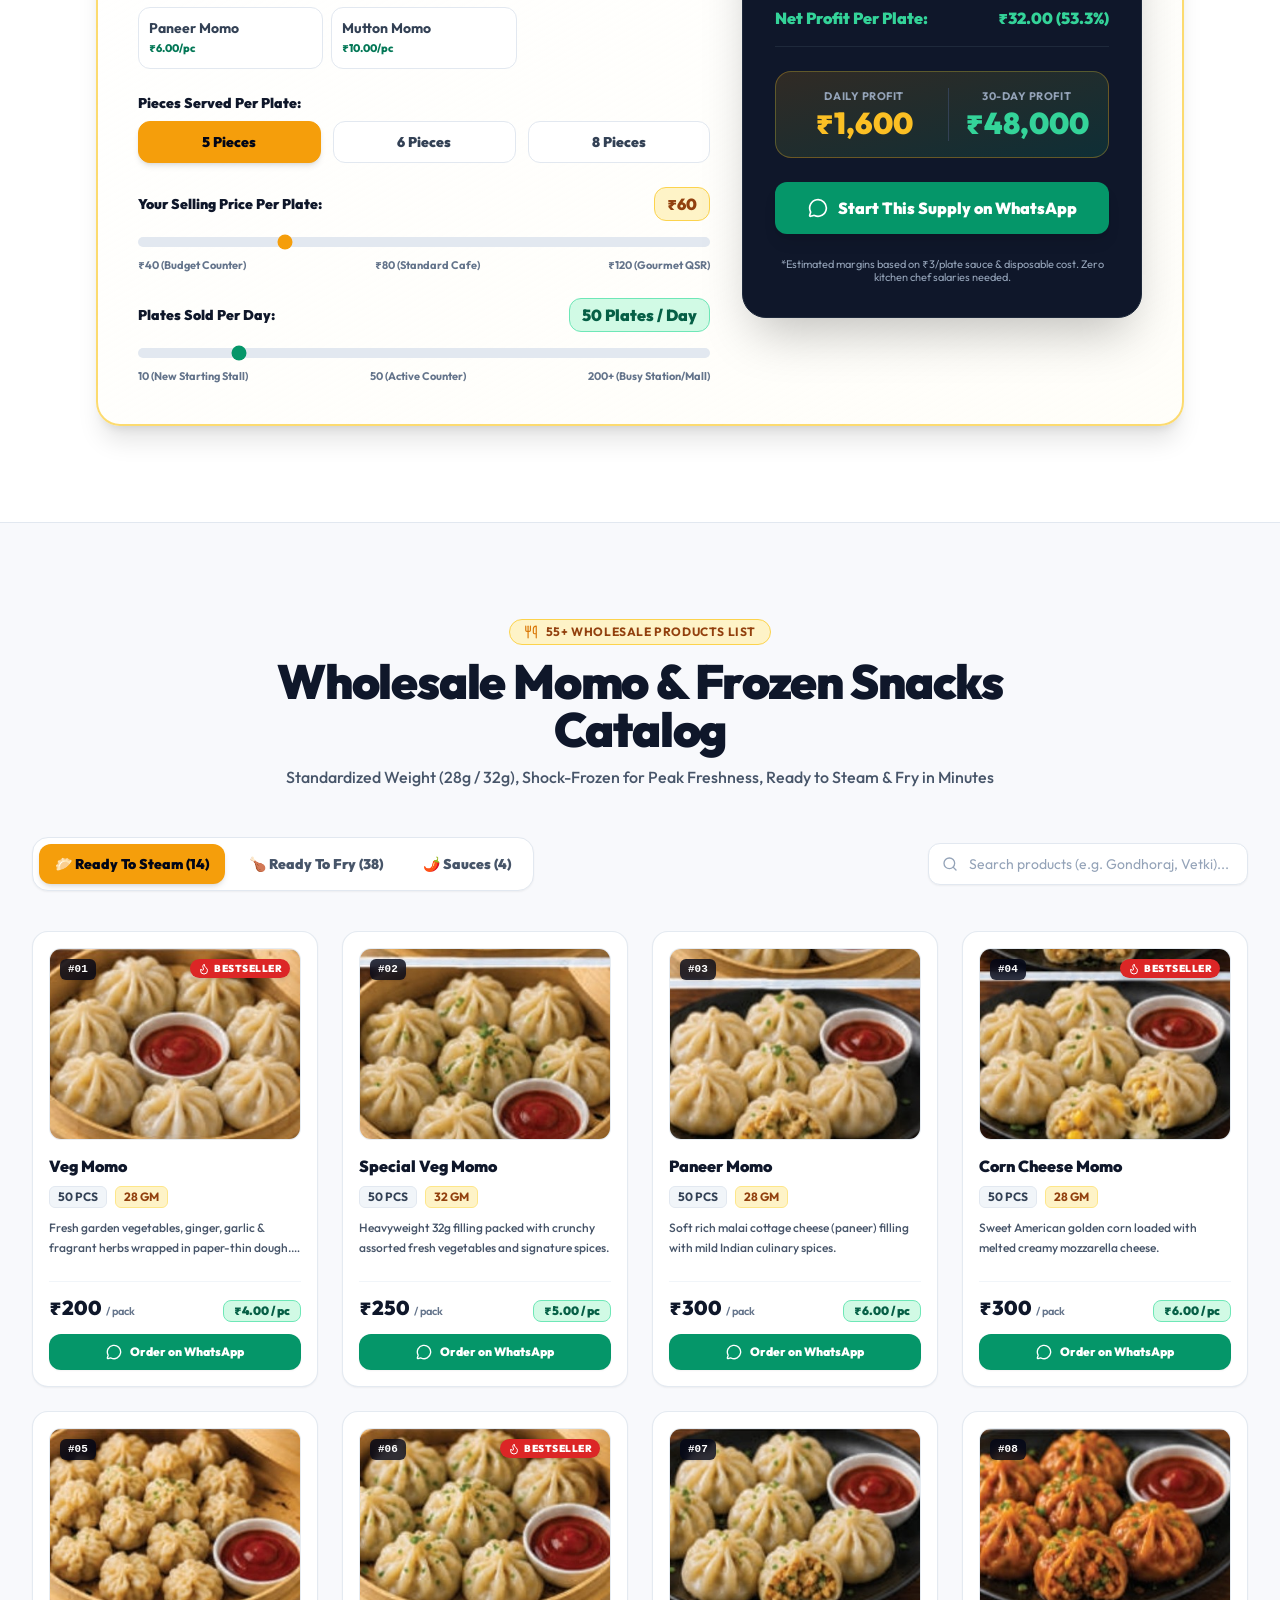
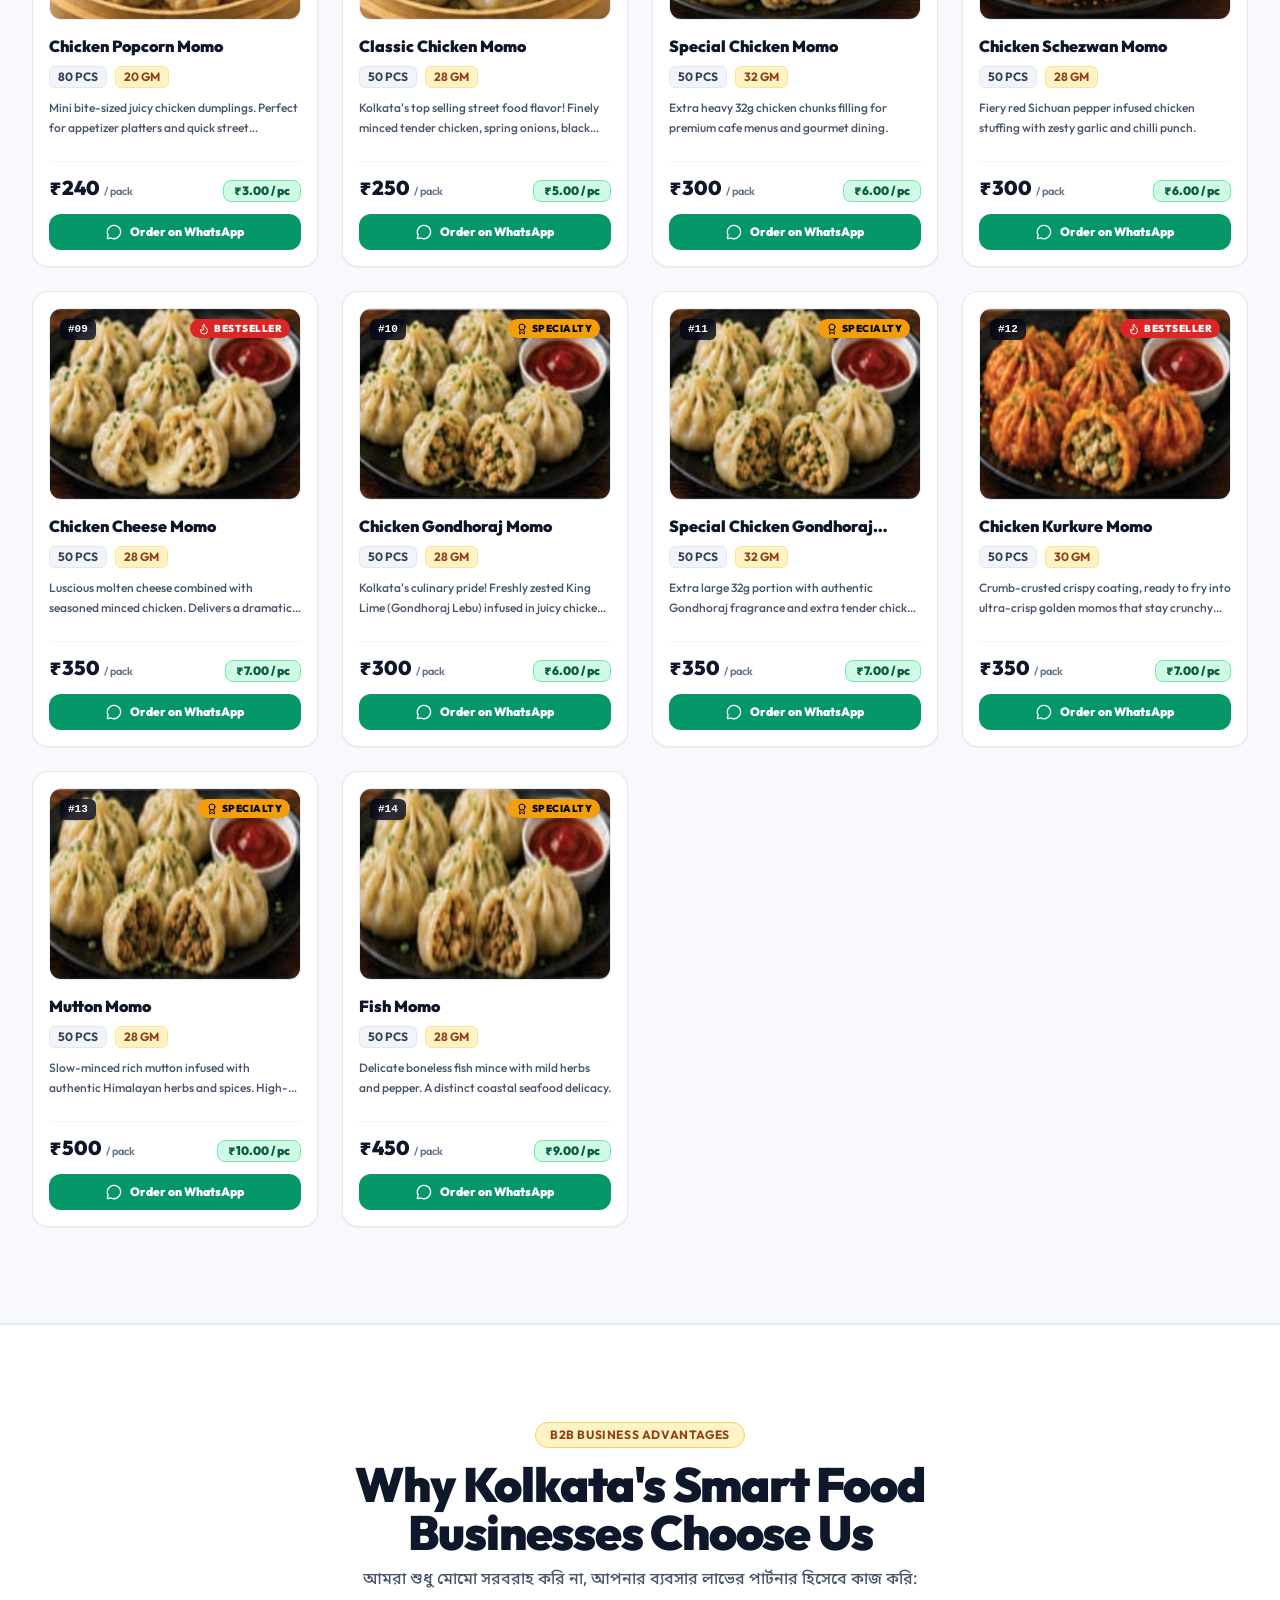
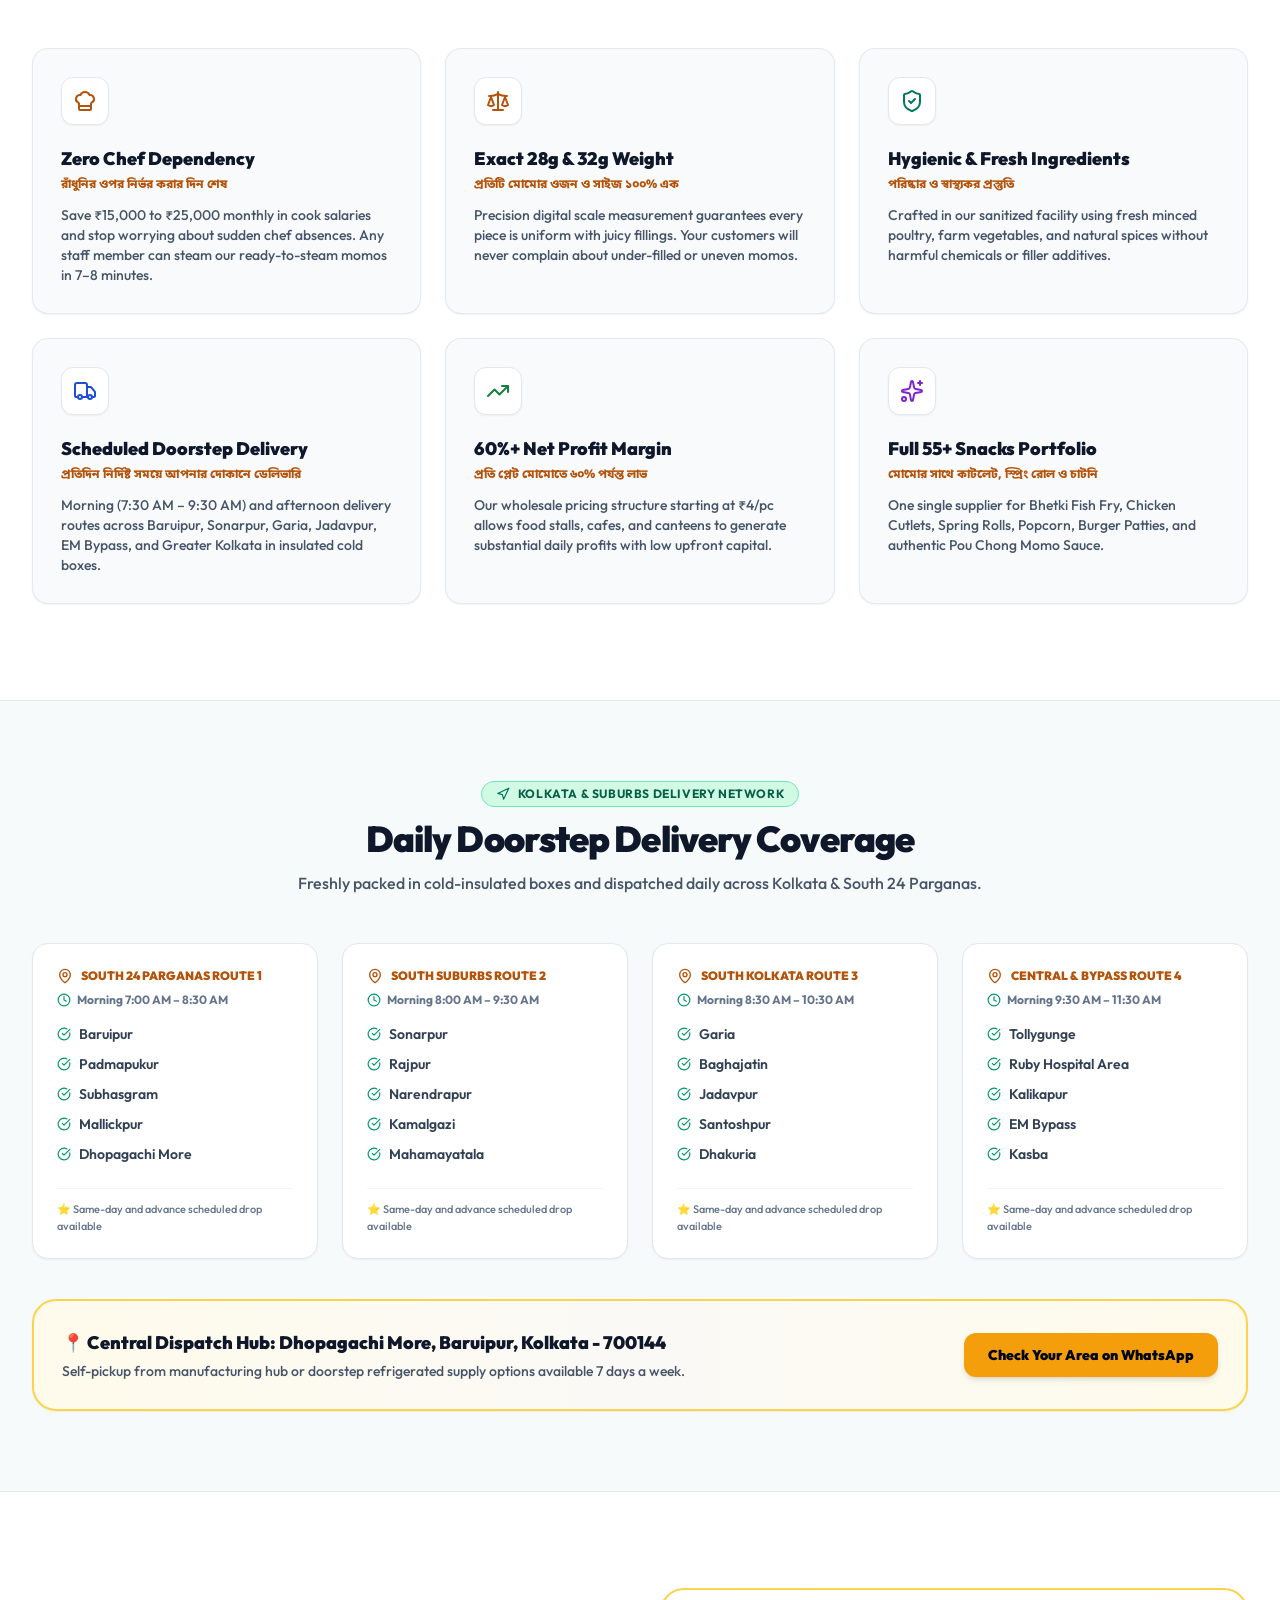
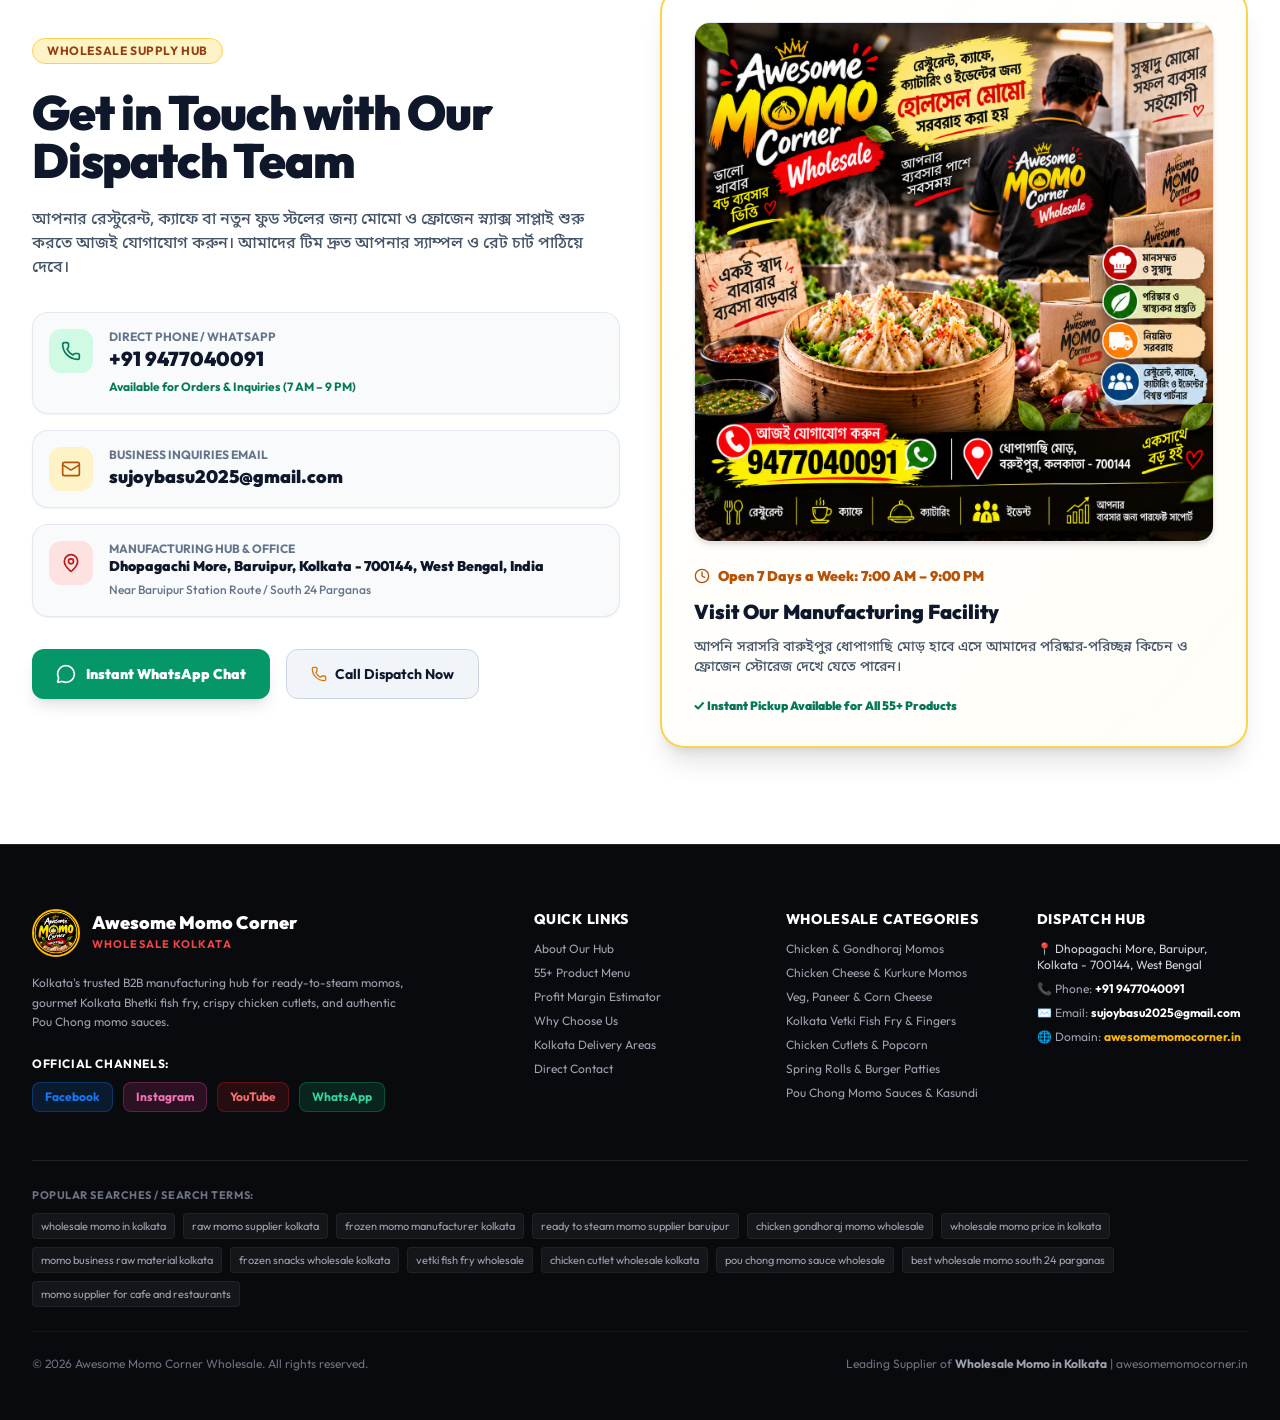
==== commit 324a7854: "Add files via upload" ====
--- a/index.html
+++ b/index.html
@@ -120,10 +120,10 @@
     }
   }
   </script>
-  <script type="module" crossorigin src="/assets/index-Bhoc9cTm.js"></script>
-  <link rel="modulepreload" crossorigin href="/assets/icons-BJQbeIpm.js">
-  <link rel="modulepreload" crossorigin href="/assets/vendor-BW_JhXsH.js">
-  <link rel="stylesheet" crossorigin href="/assets/index-OzLq58Z6.css">
+  <script type="module" crossorigin src="/assets/index-DZV6ANfy.js"></script>
+  <link rel="modulepreload" crossorigin href="/assets/icons-B9fI9zBk.js">
+  <link rel="modulepreload" crossorigin href="/assets/vendor-D6_RhTuw.js">
+  <link rel="stylesheet" crossorigin href="/assets/index-DaTqv_wm.css">
 </head>
 <body class="bg-[#0f1015] text-white">
   <div id="root"></div>
--- a/assets/index-DaTqv_wm.css
+++ b/assets/index-DaTqv_wm.css
@@ -0,0 +1 @@
+@import"https://fonts.googleapis.com/css2?family=Outfit:wght@400;500;600;700;800;900&family=Noto+Sans+Bengali:wght@400;500;600;700;800&display=swap";*,:before,:after{--tw-border-spacing-x: 0;--tw-border-spacing-y: 0;--tw-translate-x: 0;--tw-translate-y: 0;--tw-rotate: 0;--tw-skew-x: 0;--tw-skew-y: 0;--tw-scale-x: 1;--tw-scale-y: 1;--tw-pan-x: ;--tw-pan-y: ;--tw-pinch-zoom: ;--tw-scroll-snap-strictness: proximity;--tw-gradient-from-position: ;--tw-gradient-via-position: ;--tw-gradient-to-position: ;--tw-ordinal: ;--tw-slashed-zero: ;--tw-numeric-figure: ;--tw-numeric-spacing: ;--tw-numeric-fraction: ;--tw-ring-inset: ;--tw-ring-offset-width: 0px;--tw-ring-offset-color: #fff;--tw-ring-color: rgb(59 130 246 / .5);--tw-ring-offset-shadow: 0 0 #0000;--tw-ring-shadow: 0 0 #0000;--tw-shadow: 0 0 #0000;--tw-shadow-colored: 0 0 #0000;--tw-blur: ;--tw-brightness: ;--tw-contrast: ;--tw-grayscale: ;--tw-hue-rotate: ;--tw-invert: ;--tw-saturate: ;--tw-sepia: ;--tw-drop-shadow: ;--tw-backdrop-blur: ;--tw-backdrop-brightness: ;--tw-backdrop-contrast: ;--tw-backdrop-grayscale: ;--tw-backdrop-hue-rotate: ;--tw-backdrop-invert: ;--tw-backdrop-opacity: ;--tw-backdrop-saturate: ;--tw-backdrop-sepia: ;--tw-contain-size: ;--tw-contain-layout: ;--tw-contain-paint: ;--tw-contain-style: }::backdrop{--tw-border-spacing-x: 0;--tw-border-spacing-y: 0;--tw-translate-x: 0;--tw-translate-y: 0;--tw-rotate: 0;--tw-skew-x: 0;--tw-skew-y: 0;--tw-scale-x: 1;--tw-scale-y: 1;--tw-pan-x: ;--tw-pan-y: ;--tw-pinch-zoom: ;--tw-scroll-snap-strictness: proximity;--tw-gradient-from-position: ;--tw-gradient-via-position: ;--tw-gradient-to-position: ;--tw-ordinal: ;--tw-slashed-zero: ;--tw-numeric-figure: ;--tw-numeric-spacing: ;--tw-numeric-fraction: ;--tw-ring-inset: ;--tw-ring-offset-width: 0px;--tw-ring-offset-color: #fff;--tw-ring-color: rgb(59 130 246 / .5);--tw-ring-offset-shadow: 0 0 #0000;--tw-ring-shadow: 0 0 #0000;--tw-shadow: 0 0 #0000;--tw-shadow-colored: 0 0 #0000;--tw-blur: ;--tw-brightness: ;--tw-contrast: ;--tw-grayscale: ;--tw-hue-rotate: ;--tw-invert: ;--tw-saturate: ;--tw-sepia: ;--tw-drop-shadow: ;--tw-backdrop-blur: ;--tw-backdrop-brightness: ;--tw-backdrop-contrast: ;--tw-backdrop-grayscale: ;--tw-backdrop-hue-rotate: ;--tw-backdrop-invert: ;--tw-backdrop-opacity: ;--tw-backdrop-saturate: ;--tw-backdrop-sepia: ;--tw-contain-size: ;--tw-contain-layout: ;--tw-contain-paint: ;--tw-contain-style: }*,:before,:after{box-sizing:border-box;border-width:0;border-style:solid;border-color:#e5e7eb}:before,:after{--tw-content: ""}html,:host{line-height:1.5;-webkit-text-size-adjust:100%;-moz-tab-size:4;-o-tab-size:4;tab-size:4;font-family:Outfit,Noto Sans Bengali,sans-serif;font-feature-settings:normal;font-variation-settings:normal;-webkit-tap-highlight-color:transparent}body{margin:0;line-height:inherit}hr{height:0;color:inherit;border-top-width:1px}abbr:where([title]){-webkit-text-decoration:underline dotted;text-decoration:underline dotted}h1,h2,h3,h4,h5,h6{font-size:inherit;font-weight:inherit}a{color:inherit;text-decoration:inherit}b,strong{font-weight:bolder}code,kbd,samp,pre{font-family:ui-monospace,SFMono-Regular,Menlo,Monaco,Consolas,Liberation Mono,Courier New,monospace;font-feature-settings:normal;font-variation-settings:normal;font-size:1em}small{font-size:80%}sub,sup{font-size:75%;line-height:0;position:relative;vertical-align:baseline}sub{bottom:-.25em}sup{top:-.5em}table{text-indent:0;border-color:inherit;border-collapse:collapse}button,input,optgroup,select,textarea{font-family:inherit;font-feature-settings:inherit;font-variation-settings:inherit;font-size:100%;font-weight:inherit;line-height:inherit;letter-spacing:inherit;color:inherit;margin:0;padding:0}button,select{text-transform:none}button,input:where([type=button]),input:where([type=reset]),input:where([type=submit]){-webkit-appearance:button;background-color:transparent;background-image:none}:-moz-focusring{outline:auto}:-moz-ui-invalid{box-shadow:none}progress{vertical-align:baseline}::-webkit-inner-spin-button,::-webkit-outer-spin-button{height:auto}[type=search]{-webkit-appearance:textfield;outline-offset:-2px}::-webkit-search-decoration{-webkit-appearance:none}::-webkit-file-upload-button{-webkit-appearance:button;font:inherit}summary{display:list-item}blockquote,dl,dd,h1,h2,h3,h4,h5,h6,hr,figure,p,pre{margin:0}fieldset{margin:0;padding:0}legend{padding:0}ol,ul,menu{list-style:none;margin:0;padding:0}dialog{padding:0}textarea{resize:vertical}input::-moz-placeholder,textarea::-moz-placeholder{opacity:1;color:#9ca3af}input::placeholder,textarea::placeholder{opacity:1;color:#9ca3af}button,[role=button]{cursor:pointer}:disabled{cursor:default}img,svg,video,canvas,audio,iframe,embed,object{display:block;vertical-align:middle}img,video{max-width:100%;height:auto}[hidden]:where(:not([hidden=until-found])){display:none}html{scroll-behavior:smooth;font-family:Outfit,Noto Sans Bengali,sans-serif}body{overflow-x:hidden;--tw-bg-opacity: 1;background-color:rgb(248 250 252 / var(--tw-bg-opacity, 1));--tw-text-opacity: 1;color:rgb(15 23 42 / var(--tw-text-opacity, 1));-webkit-font-smoothing:antialiased;-moz-osx-font-smoothing:grayscale}.pointer-events-none{pointer-events:none}.visible{visibility:visible}.fixed{position:fixed}.absolute{position:absolute}.relative{position:relative}.sticky{position:sticky}.inset-0{top:0;right:0;bottom:0;left:0}.-bottom-20{bottom:-5rem}.-left-40{left:-10rem}.-right-40{right:-10rem}.bottom-0{bottom:0}.left-0{left:0}.left-2\.5{left:.625rem}.left-3\.5{left:.875rem}.right-0{right:0}.right-2\.5{right:.625rem}.right-5{right:1.25rem}.top-0{top:0}.top-1\/2{top:50%}.top-1\/4{top:25%}.top-2\.5{top:.625rem}.top-5{top:1.25rem}.z-10{z-index:10}.z-40{z-index:40}.z-50{z-index:50}.mx-auto{margin-left:auto;margin-right:auto}.mb-1{margin-bottom:.25rem}.mb-10{margin-bottom:2.5rem}.mb-12{margin-bottom:3rem}.mb-14{margin-bottom:3.5rem}.mb-2{margin-bottom:.5rem}.mb-2\.5{margin-bottom:.625rem}.mb-3{margin-bottom:.75rem}.mb-3\.5{margin-bottom:.875rem}.mb-4{margin-bottom:1rem}.mb-5{margin-bottom:1.25rem}.mb-6{margin-bottom:1.5rem}.ml-1{margin-left:.25rem}.mt-0\.5{margin-top:.125rem}.mt-1{margin-top:.25rem}.mt-10{margin-top:2.5rem}.mt-2{margin-top:.5rem}.mt-4{margin-top:1rem}.line-clamp-1{overflow:hidden;display:-webkit-box;-webkit-box-orient:vertical;-webkit-line-clamp:1}.line-clamp-2{overflow:hidden;display:-webkit-box;-webkit-box-orient:vertical;-webkit-line-clamp:2}.block{display:block}.flex{display:flex}.inline-flex{display:inline-flex}.grid{display:grid}.hidden{display:none}.h-12{height:3rem}.h-14{height:3.5rem}.h-2\.5{height:.625rem}.h-20{height:5rem}.h-3{height:.75rem}.h-3\.5{height:.875rem}.h-4{height:1rem}.h-44{height:11rem}.h-5{height:1.25rem}.h-6{height:1.5rem}.h-8{height:2rem}.h-96{height:24rem}.h-auto{height:auto}.h-full{height:100%}.min-h-screen{min-height:100vh}.w-12{width:3rem}.w-14{width:3.5rem}.w-3{width:.75rem}.w-3\.5{width:.875rem}.w-4{width:1rem}.w-5{width:1.25rem}.w-6{width:1.5rem}.w-8{width:2rem}.w-96{width:24rem}.w-full{width:100%}.max-w-2xl{max-width:42rem}.max-w-3xl{max-width:48rem}.max-w-6xl{max-width:72rem}.max-w-7xl{max-width:80rem}.max-w-lg{max-width:32rem}.max-w-md{max-width:28rem}.max-w-sm{max-width:24rem}.flex-1{flex:1 1 0%}.shrink-0{flex-shrink:0}.flex-grow{flex-grow:1}.-translate-y-1\/2{--tw-translate-y: -50%;transform:translate(var(--tw-translate-x),var(--tw-translate-y)) rotate(var(--tw-rotate)) skew(var(--tw-skew-x)) skewY(var(--tw-skew-y)) scaleX(var(--tw-scale-x)) scaleY(var(--tw-scale-y))}.cursor-pointer{cursor:pointer}.appearance-none{-webkit-appearance:none;-moz-appearance:none;appearance:none}.grid-cols-1{grid-template-columns:repeat(1,minmax(0,1fr))}.grid-cols-2{grid-template-columns:repeat(2,minmax(0,1fr))}.flex-col{flex-direction:column}.flex-wrap{flex-wrap:wrap}.items-start{align-items:flex-start}.items-end{align-items:flex-end}.items-center{align-items:center}.items-baseline{align-items:baseline}.justify-center{justify-content:center}.justify-between{justify-content:space-between}.gap-1{gap:.25rem}.gap-1\.5{gap:.375rem}.gap-10{gap:2.5rem}.gap-2{gap:.5rem}.gap-2\.5{gap:.625rem}.gap-3{gap:.75rem}.gap-3\.5{gap:.875rem}.gap-4{gap:1rem}.gap-5{gap:1.25rem}.gap-6{gap:1.5rem}.gap-7{gap:1.75rem}.gap-8{gap:2rem}.space-y-2>:not([hidden])~:not([hidden]){--tw-space-y-reverse: 0;margin-top:calc(.5rem * calc(1 - var(--tw-space-y-reverse)));margin-bottom:calc(.5rem * var(--tw-space-y-reverse))}.space-y-2\.5>:not([hidden])~:not([hidden]){--tw-space-y-reverse: 0;margin-top:calc(.625rem * calc(1 - var(--tw-space-y-reverse)));margin-bottom:calc(.625rem * var(--tw-space-y-reverse))}.space-y-3>:not([hidden])~:not([hidden]){--tw-space-y-reverse: 0;margin-top:calc(.75rem * calc(1 - var(--tw-space-y-reverse)));margin-bottom:calc(.75rem * var(--tw-space-y-reverse))}.space-y-3\.5>:not([hidden])~:not([hidden]){--tw-space-y-reverse: 0;margin-top:calc(.875rem * calc(1 - var(--tw-space-y-reverse)));margin-bottom:calc(.875rem * var(--tw-space-y-reverse))}.space-y-4>:not([hidden])~:not([hidden]){--tw-space-y-reverse: 0;margin-top:calc(1rem * calc(1 - var(--tw-space-y-reverse)));margin-bottom:calc(1rem * var(--tw-space-y-reverse))}.space-y-6>:not([hidden])~:not([hidden]){--tw-space-y-reverse: 0;margin-top:calc(1.5rem * calc(1 - var(--tw-space-y-reverse)));margin-bottom:calc(1.5rem * var(--tw-space-y-reverse))}.overflow-hidden{overflow:hidden}.overflow-x-auto{overflow-x:auto}.truncate{overflow:hidden;text-overflow:ellipsis;white-space:nowrap}.whitespace-nowrap{white-space:nowrap}.break-all{word-break:break-all}.rounded{border-radius:.25rem}.rounded-2xl{border-radius:1rem}.rounded-3xl{border-radius:1.5rem}.rounded-full{border-radius:9999px}.rounded-lg{border-radius:.5rem}.rounded-md{border-radius:.375rem}.rounded-xl{border-radius:.75rem}.rounded-r-2xl{border-top-right-radius:1rem;border-bottom-right-radius:1rem}.border{border-width:1px}.border-2{border-width:2px}.border-y{border-top-width:1px;border-bottom-width:1px}.border-b{border-bottom-width:1px}.border-l{border-left-width:1px}.border-l-4{border-left-width:4px}.border-r{border-right-width:1px}.border-t{border-top-width:1px}.border-\[\#1877f2\]\/30{border-color:#1877f24d}.border-amber-200{--tw-border-opacity: 1;border-color:rgb(253 230 138 / var(--tw-border-opacity, 1))}.border-amber-200\/90{border-color:#fde68ae6}.border-amber-300{--tw-border-opacity: 1;border-color:rgb(252 211 77 / var(--tw-border-opacity, 1))}.border-amber-300\/80{border-color:#fcd34dcc}.border-amber-400\/30{border-color:#fbbf244d}.border-amber-500{--tw-border-opacity: 1;border-color:rgb(245 158 11 / var(--tw-border-opacity, 1))}.border-brand-gold{--tw-border-opacity: 1;border-color:rgb(255 183 3 / var(--tw-border-opacity, 1))}.border-emerald-300{--tw-border-opacity: 1;border-color:rgb(110 231 183 / var(--tw-border-opacity, 1))}.border-emerald-500\/30{border-color:#10b9814d}.border-pink-500\/30{border-color:#ec48994d}.border-red-600\/30{border-color:#dc26264d}.border-slate-100{--tw-border-opacity: 1;border-color:rgb(241 245 249 / var(--tw-border-opacity, 1))}.border-slate-200{--tw-border-opacity: 1;border-color:rgb(226 232 240 / var(--tw-border-opacity, 1))}.border-slate-200\/70{border-color:#e2e8f0b3}.border-slate-200\/90{border-color:#e2e8f0e6}.border-slate-300{--tw-border-opacity: 1;border-color:rgb(203 213 225 / var(--tw-border-opacity, 1))}.border-slate-700{--tw-border-opacity: 1;border-color:rgb(51 65 85 / var(--tw-border-opacity, 1))}.border-slate-800{--tw-border-opacity: 1;border-color:rgb(30 41 59 / var(--tw-border-opacity, 1))}.border-white\/10{border-color:#ffffff1a}.border-white\/5{border-color:#ffffff0d}.bg-\[\#090a0e\]{--tw-bg-opacity: 1;background-color:rgb(9 10 14 / var(--tw-bg-opacity, 1))}.bg-\[\#0f1015\]{--tw-bg-opacity: 1;background-color:rgb(15 16 21 / var(--tw-bg-opacity, 1))}.bg-\[\#1877f2\]\/15{background-color:#1877f226}.bg-\[\#f8fafc\]{--tw-bg-opacity: 1;background-color:rgb(248 250 252 / var(--tw-bg-opacity, 1))}.bg-amber-100{--tw-bg-opacity: 1;background-color:rgb(254 243 199 / var(--tw-bg-opacity, 1))}.bg-amber-100\/80{background-color:#fef3c7cc}.bg-amber-200\/40{background-color:#fde68a66}.bg-amber-50\/70{background-color:#fffbebb3}.bg-amber-500{--tw-bg-opacity: 1;background-color:rgb(245 158 11 / var(--tw-bg-opacity, 1))}.bg-emerald-100{--tw-bg-opacity: 1;background-color:rgb(209 250 229 / var(--tw-bg-opacity, 1))}.bg-emerald-500\/15{background-color:#10b98126}.bg-emerald-600{--tw-bg-opacity: 1;background-color:rgb(5 150 105 / var(--tw-bg-opacity, 1))}.bg-orange-200\/30{background-color:#fed7aa4d}.bg-pink-500\/15{background-color:#ec489926}.bg-red-100{--tw-bg-opacity: 1;background-color:rgb(254 226 226 / var(--tw-bg-opacity, 1))}.bg-red-600{--tw-bg-opacity: 1;background-color:rgb(220 38 38 / var(--tw-bg-opacity, 1))}.bg-red-600\/15{background-color:#dc262626}.bg-slate-100{--tw-bg-opacity: 1;background-color:rgb(241 245 249 / var(--tw-bg-opacity, 1))}.bg-slate-200{--tw-bg-opacity: 1;background-color:rgb(226 232 240 / var(--tw-bg-opacity, 1))}.bg-slate-50{--tw-bg-opacity: 1;background-color:rgb(248 250 252 / var(--tw-bg-opacity, 1))}.bg-slate-50\/70{background-color:#f8fafcb3}.bg-slate-50\/80{background-color:#f8fafccc}.bg-slate-900{--tw-bg-opacity: 1;background-color:rgb(15 23 42 / var(--tw-bg-opacity, 1))}.bg-slate-900\/60{background-color:#0f172a99}.bg-slate-950\/80{background-color:#020617cc}.bg-white{--tw-bg-opacity: 1;background-color:rgb(255 255 255 / var(--tw-bg-opacity, 1))}.bg-white\/5{background-color:#ffffff0d}.bg-white\/95{background-color:#fffffff2}.bg-gradient-to-b{background-image:linear-gradient(to bottom,var(--tw-gradient-stops))}.bg-gradient-to-br{background-image:linear-gradient(to bottom right,var(--tw-gradient-stops))}.bg-gradient-to-r{background-image:linear-gradient(to right,var(--tw-gradient-stops))}.from-amber-50{--tw-gradient-from: #fffbeb var(--tw-gradient-from-position);--tw-gradient-to: rgb(255 251 235 / 0) var(--tw-gradient-to-position);--tw-gradient-stops: var(--tw-gradient-from), var(--tw-gradient-to)}.from-amber-50\/70{--tw-gradient-from: rgb(255 251 235 / .7) var(--tw-gradient-from-position);--tw-gradient-to: rgb(255 251 235 / 0) var(--tw-gradient-to-position);--tw-gradient-stops: var(--tw-gradient-from), var(--tw-gradient-to)}.from-amber-500{--tw-gradient-from: #f59e0b var(--tw-gradient-from-position);--tw-gradient-to: rgb(245 158 11 / 0) var(--tw-gradient-to-position);--tw-gradient-stops: var(--tw-gradient-from), var(--tw-gradient-to)}.from-amber-500\/15{--tw-gradient-from: rgb(245 158 11 / .15) var(--tw-gradient-from-position);--tw-gradient-to: rgb(245 158 11 / 0) var(--tw-gradient-to-position);--tw-gradient-stops: var(--tw-gradient-from), var(--tw-gradient-to)}.from-amber-600{--tw-gradient-from: #d97706 var(--tw-gradient-from-position);--tw-gradient-to: rgb(217 119 6 / 0) var(--tw-gradient-to-position);--tw-gradient-stops: var(--tw-gradient-from), var(--tw-gradient-to)}.from-white{--tw-gradient-from: #fff var(--tw-gradient-from-position);--tw-gradient-to: rgb(255 255 255 / 0) var(--tw-gradient-to-position);--tw-gradient-stops: var(--tw-gradient-from), var(--tw-gradient-to)}.via-orange-50\/30{--tw-gradient-to: rgb(255 247 237 / 0) var(--tw-gradient-to-position);--tw-gradient-stops: var(--tw-gradient-from), rgb(255 247 237 / .3) var(--tw-gradient-via-position), var(--tw-gradient-to)}.via-orange-50\/40{--tw-gradient-to: rgb(255 247 237 / 0) var(--tw-gradient-to-position);--tw-gradient-stops: var(--tw-gradient-from), rgb(255 247 237 / .4) var(--tw-gradient-via-position), var(--tw-gradient-to)}.via-orange-500{--tw-gradient-to: rgb(249 115 22 / 0) var(--tw-gradient-to-position);--tw-gradient-stops: var(--tw-gradient-from), #f97316 var(--tw-gradient-via-position), var(--tw-gradient-to)}.via-orange-600{--tw-gradient-to: rgb(234 88 12 / 0) var(--tw-gradient-to-position);--tw-gradient-stops: var(--tw-gradient-from), #ea580c var(--tw-gradient-via-position), var(--tw-gradient-to)}.to-amber-50{--tw-gradient-to: #fffbeb var(--tw-gradient-to-position)}.to-amber-50\/30{--tw-gradient-to: rgb(255 251 235 / .3) var(--tw-gradient-to-position)}.to-amber-50\/40{--tw-gradient-to: rgb(255 251 235 / .4) var(--tw-gradient-to-position)}.to-amber-600{--tw-gradient-to: #d97706 var(--tw-gradient-to-position)}.to-amber-700{--tw-gradient-to: #b45309 var(--tw-gradient-to-position)}.to-emerald-500\/15{--tw-gradient-to: rgb(16 185 129 / .15) var(--tw-gradient-to-position)}.to-orange-50\/50{--tw-gradient-to: rgb(255 247 237 / .5) var(--tw-gradient-to-position)}.to-orange-500{--tw-gradient-to: #f97316 var(--tw-gradient-to-position)}.to-white{--tw-gradient-to: #fff var(--tw-gradient-to-position)}.bg-clip-text{-webkit-background-clip:text;background-clip:text}.object-contain{-o-object-fit:contain;object-fit:contain}.object-cover{-o-object-fit:cover;object-fit:cover}.object-center{-o-object-position:center;object-position:center}.p-1\.5{padding:.375rem}.p-2{padding:.5rem}.p-2\.5{padding:.625rem}.p-3{padding:.75rem}.p-3\.5{padding:.875rem}.p-4{padding:1rem}.p-5{padding:1.25rem}.p-6{padding:1.5rem}.px-2{padding-left:.5rem;padding-right:.5rem}.px-2\.5{padding-left:.625rem;padding-right:.625rem}.px-3{padding-left:.75rem;padding-right:.75rem}.px-3\.5{padding-left:.875rem;padding-right:.875rem}.px-4{padding-left:1rem;padding-right:1rem}.px-6{padding-left:1.5rem;padding-right:1.5rem}.px-7{padding-left:1.75rem;padding-right:1.75rem}.py-0\.5{padding-top:.125rem;padding-bottom:.125rem}.py-1{padding-top:.25rem;padding-bottom:.25rem}.py-1\.5{padding-top:.375rem;padding-bottom:.375rem}.py-16{padding-top:4rem;padding-bottom:4rem}.py-2{padding-top:.5rem;padding-bottom:.5rem}.py-2\.5{padding-top:.625rem;padding-bottom:.625rem}.py-3{padding-top:.75rem;padding-bottom:.75rem}.py-3\.5{padding-top:.875rem;padding-bottom:.875rem}.py-4{padding-top:1rem;padding-bottom:1rem}.py-6{padding-top:1.5rem;padding-bottom:1.5rem}.py-8{padding-top:2rem;padding-bottom:2rem}.pb-12{padding-bottom:3rem}.pb-14{padding-bottom:3.5rem}.pb-16{padding-bottom:4rem}.pb-24{padding-bottom:6rem}.pb-4{padding-bottom:1rem}.pb-6{padding-bottom:1.5rem}.pl-10{padding-left:2.5rem}.pl-3{padding-left:.75rem}.pr-4{padding-right:1rem}.pt-1{padding-top:.25rem}.pt-1\.5{padding-top:.375rem}.pt-16{padding-top:4rem}.pt-2{padding-top:.5rem}.pt-3{padding-top:.75rem}.pt-6{padding-top:1.5rem}.pt-8{padding-top:2rem}.text-left{text-align:left}.text-center{text-align:center}.font-bengali{font-family:Noto Sans Bengali,sans-serif}.font-mono{font-family:ui-monospace,SFMono-Regular,Menlo,Monaco,Consolas,Liberation Mono,Courier New,monospace}.font-sans{font-family:Outfit,Noto Sans Bengali,sans-serif}.text-2xl{font-size:1.5rem;line-height:2rem}.text-3xl{font-size:1.875rem;line-height:2.25rem}.text-\[10px\]{font-size:10px}.text-\[11px\]{font-size:11px}.text-base{font-size:1rem;line-height:1.5rem}.text-lg{font-size:1.125rem;line-height:1.75rem}.text-sm{font-size:.875rem;line-height:1.25rem}.text-xl{font-size:1.25rem;line-height:1.75rem}.text-xs{font-size:.75rem;line-height:1rem}.font-black{font-weight:900}.font-bold{font-weight:700}.font-extrabold{font-weight:800}.font-medium{font-weight:500}.font-semibold{font-weight:600}.uppercase{text-transform:uppercase}.leading-\[1\.12\]{line-height:1.12}.leading-none{line-height:1}.leading-relaxed{line-height:1.625}.leading-snug{line-height:1.375}.leading-tight{line-height:1.25}.tracking-\[0\.2em\]{letter-spacing:.2em}.tracking-tight{letter-spacing:-.025em}.tracking-wide{letter-spacing:.025em}.tracking-wider{letter-spacing:.05em}.tracking-widest{letter-spacing:.1em}.text-\[\#1877f2\]{--tw-text-opacity: 1;color:rgb(24 119 242 / var(--tw-text-opacity, 1))}.text-amber-400{--tw-text-opacity: 1;color:rgb(251 191 36 / var(--tw-text-opacity, 1))}.text-amber-600{--tw-text-opacity: 1;color:rgb(217 119 6 / var(--tw-text-opacity, 1))}.text-amber-700{--tw-text-opacity: 1;color:rgb(180 83 9 / var(--tw-text-opacity, 1))}.text-amber-800{--tw-text-opacity: 1;color:rgb(146 64 14 / var(--tw-text-opacity, 1))}.text-blue-700{--tw-text-opacity: 1;color:rgb(29 78 216 / var(--tw-text-opacity, 1))}.text-brand-gold{--tw-text-opacity: 1;color:rgb(255 183 3 / var(--tw-text-opacity, 1))}.text-emerald-400{--tw-text-opacity: 1;color:rgb(52 211 153 / var(--tw-text-opacity, 1))}.text-emerald-600{--tw-text-opacity: 1;color:rgb(5 150 105 / var(--tw-text-opacity, 1))}.text-emerald-700{--tw-text-opacity: 1;color:rgb(4 120 87 / var(--tw-text-opacity, 1))}.text-emerald-800{--tw-text-opacity: 1;color:rgb(6 95 70 / var(--tw-text-opacity, 1))}.text-gray-300{--tw-text-opacity: 1;color:rgb(209 213 219 / var(--tw-text-opacity, 1))}.text-gray-400{--tw-text-opacity: 1;color:rgb(156 163 175 / var(--tw-text-opacity, 1))}.text-gray-500{--tw-text-opacity: 1;color:rgb(107 114 128 / var(--tw-text-opacity, 1))}.text-green-700{--tw-text-opacity: 1;color:rgb(21 128 61 / var(--tw-text-opacity, 1))}.text-orange-600{--tw-text-opacity: 1;color:rgb(234 88 12 / var(--tw-text-opacity, 1))}.text-pink-400{--tw-text-opacity: 1;color:rgb(244 114 182 / var(--tw-text-opacity, 1))}.text-purple-700{--tw-text-opacity: 1;color:rgb(126 34 206 / var(--tw-text-opacity, 1))}.text-red-400{--tw-text-opacity: 1;color:rgb(248 113 113 / var(--tw-text-opacity, 1))}.text-red-500{--tw-text-opacity: 1;color:rgb(239 68 68 / var(--tw-text-opacity, 1))}.text-red-600{--tw-text-opacity: 1;color:rgb(220 38 38 / var(--tw-text-opacity, 1))}.text-red-700{--tw-text-opacity: 1;color:rgb(185 28 28 / var(--tw-text-opacity, 1))}.text-slate-300{--tw-text-opacity: 1;color:rgb(203 213 225 / var(--tw-text-opacity, 1))}.text-slate-400{--tw-text-opacity: 1;color:rgb(148 163 184 / var(--tw-text-opacity, 1))}.text-slate-500{--tw-text-opacity: 1;color:rgb(100 116 139 / var(--tw-text-opacity, 1))}.text-slate-600{--tw-text-opacity: 1;color:rgb(71 85 105 / var(--tw-text-opacity, 1))}.text-slate-700{--tw-text-opacity: 1;color:rgb(51 65 85 / var(--tw-text-opacity, 1))}.text-slate-800{--tw-text-opacity: 1;color:rgb(30 41 59 / var(--tw-text-opacity, 1))}.text-slate-900{--tw-text-opacity: 1;color:rgb(15 23 42 / var(--tw-text-opacity, 1))}.text-slate-950{--tw-text-opacity: 1;color:rgb(2 6 23 / var(--tw-text-opacity, 1))}.text-slate-950\/80{color:#020617cc}.text-transparent{color:transparent}.text-white{--tw-text-opacity: 1;color:rgb(255 255 255 / var(--tw-text-opacity, 1))}.placeholder-slate-400::-moz-placeholder{--tw-placeholder-opacity: 1;color:rgb(148 163 184 / var(--tw-placeholder-opacity, 1))}.placeholder-slate-400::placeholder{--tw-placeholder-opacity: 1;color:rgb(148 163 184 / var(--tw-placeholder-opacity, 1))}.accent-amber-500{accent-color:#f59e0b}.accent-emerald-600{accent-color:#059669}.shadow{--tw-shadow: 0 1px 3px 0 rgb(0 0 0 / .1), 0 1px 2px -1px rgb(0 0 0 / .1);--tw-shadow-colored: 0 1px 3px 0 var(--tw-shadow-color), 0 1px 2px -1px var(--tw-shadow-color);box-shadow:var(--tw-ring-offset-shadow, 0 0 #0000),var(--tw-ring-shadow, 0 0 #0000),var(--tw-shadow)}.shadow-2xl{--tw-shadow: 0 25px 50px -12px rgb(0 0 0 / .25);--tw-shadow-colored: 0 25px 50px -12px var(--tw-shadow-color);box-shadow:var(--tw-ring-offset-shadow, 0 0 #0000),var(--tw-ring-shadow, 0 0 #0000),var(--tw-shadow)}.shadow-inner{--tw-shadow: inset 0 2px 4px 0 rgb(0 0 0 / .05);--tw-shadow-colored: inset 0 2px 4px 0 var(--tw-shadow-color);box-shadow:var(--tw-ring-offset-shadow, 0 0 #0000),var(--tw-ring-shadow, 0 0 #0000),var(--tw-shadow)}.shadow-lg{--tw-shadow: 0 10px 15px -3px rgb(0 0 0 / .1), 0 4px 6px -4px rgb(0 0 0 / .1);--tw-shadow-colored: 0 10px 15px -3px var(--tw-shadow-color), 0 4px 6px -4px var(--tw-shadow-color);box-shadow:var(--tw-ring-offset-shadow, 0 0 #0000),var(--tw-ring-shadow, 0 0 #0000),var(--tw-shadow)}.shadow-md{--tw-shadow: 0 4px 6px -1px rgb(0 0 0 / .1), 0 2px 4px -2px rgb(0 0 0 / .1);--tw-shadow-colored: 0 4px 6px -1px var(--tw-shadow-color), 0 2px 4px -2px var(--tw-shadow-color);box-shadow:var(--tw-ring-offset-shadow, 0 0 #0000),var(--tw-ring-shadow, 0 0 #0000),var(--tw-shadow)}.shadow-sm{--tw-shadow: 0 1px 2px 0 rgb(0 0 0 / .05);--tw-shadow-colored: 0 1px 2px 0 var(--tw-shadow-color);box-shadow:var(--tw-ring-offset-shadow, 0 0 #0000),var(--tw-ring-shadow, 0 0 #0000),var(--tw-shadow)}.shadow-xl{--tw-shadow: 0 20px 25px -5px rgb(0 0 0 / .1), 0 8px 10px -6px rgb(0 0 0 / .1);--tw-shadow-colored: 0 20px 25px -5px var(--tw-shadow-color), 0 8px 10px -6px var(--tw-shadow-color);box-shadow:var(--tw-ring-offset-shadow, 0 0 #0000),var(--tw-ring-shadow, 0 0 #0000),var(--tw-shadow)}.shadow-amber-500\/25{--tw-shadow-color: rgb(245 158 11 / .25);--tw-shadow: var(--tw-shadow-colored)}.blur-3xl{--tw-blur: blur(64px);filter:var(--tw-blur) var(--tw-brightness) var(--tw-contrast) var(--tw-grayscale) var(--tw-hue-rotate) var(--tw-invert) var(--tw-saturate) var(--tw-sepia) var(--tw-drop-shadow)}.filter{filter:var(--tw-blur) var(--tw-brightness) var(--tw-contrast) var(--tw-grayscale) var(--tw-hue-rotate) var(--tw-invert) var(--tw-saturate) var(--tw-sepia) var(--tw-drop-shadow)}.backdrop-blur-md{--tw-backdrop-blur: blur(12px);-webkit-backdrop-filter:var(--tw-backdrop-blur) var(--tw-backdrop-brightness) var(--tw-backdrop-contrast) var(--tw-backdrop-grayscale) var(--tw-backdrop-hue-rotate) var(--tw-backdrop-invert) var(--tw-backdrop-opacity) var(--tw-backdrop-saturate) var(--tw-backdrop-sepia);backdrop-filter:var(--tw-backdrop-blur) var(--tw-backdrop-brightness) var(--tw-backdrop-contrast) var(--tw-backdrop-grayscale) var(--tw-backdrop-hue-rotate) var(--tw-backdrop-invert) var(--tw-backdrop-opacity) var(--tw-backdrop-saturate) var(--tw-backdrop-sepia)}.backdrop-blur-sm{--tw-backdrop-blur: blur(4px);-webkit-backdrop-filter:var(--tw-backdrop-blur) var(--tw-backdrop-brightness) var(--tw-backdrop-contrast) var(--tw-backdrop-grayscale) var(--tw-backdrop-hue-rotate) var(--tw-backdrop-invert) var(--tw-backdrop-opacity) var(--tw-backdrop-saturate) var(--tw-backdrop-sepia);backdrop-filter:var(--tw-backdrop-blur) var(--tw-backdrop-brightness) var(--tw-backdrop-contrast) var(--tw-backdrop-grayscale) var(--tw-backdrop-hue-rotate) var(--tw-backdrop-invert) var(--tw-backdrop-opacity) var(--tw-backdrop-saturate) var(--tw-backdrop-sepia)}.transition-all{transition-property:all;transition-timing-function:cubic-bezier(.4,0,.2,1);transition-duration:.15s}.transition-colors{transition-property:color,background-color,border-color,text-decoration-color,fill,stroke;transition-timing-function:cubic-bezier(.4,0,.2,1);transition-duration:.15s}.transition-transform{transition-property:transform;transition-timing-function:cubic-bezier(.4,0,.2,1);transition-duration:.15s}.duration-300{transition-duration:.3s}::-webkit-scrollbar{width:8px;height:8px}::-webkit-scrollbar-track{background:#f1f5f9}::-webkit-scrollbar-thumb{background:#cbd5e1;border-radius:4px}::-webkit-scrollbar-thumb:hover{background:#f59e0b}@keyframes fadeIn{0%{opacity:0;transform:scale(.96)}to{opacity:1;transform:scale(1)}}.animate-fade-in{animation:fadeIn .2s cubic-bezier(.16,1,.3,1) forwards}.selection\:bg-amber-400 *::-moz-selection{--tw-bg-opacity: 1;background-color:rgb(251 191 36 / var(--tw-bg-opacity, 1))}.selection\:bg-amber-400 *::selection{--tw-bg-opacity: 1;background-color:rgb(251 191 36 / var(--tw-bg-opacity, 1))}.selection\:text-slate-950 *::-moz-selection{--tw-text-opacity: 1;color:rgb(2 6 23 / var(--tw-text-opacity, 1))}.selection\:text-slate-950 *::selection{--tw-text-opacity: 1;color:rgb(2 6 23 / var(--tw-text-opacity, 1))}.selection\:bg-amber-400::-moz-selection{--tw-bg-opacity: 1;background-color:rgb(251 191 36 / var(--tw-bg-opacity, 1))}.selection\:bg-amber-400::selection{--tw-bg-opacity: 1;background-color:rgb(251 191 36 / var(--tw-bg-opacity, 1))}.selection\:text-slate-950::-moz-selection{--tw-text-opacity: 1;color:rgb(2 6 23 / var(--tw-text-opacity, 1))}.selection\:text-slate-950::selection{--tw-text-opacity: 1;color:rgb(2 6 23 / var(--tw-text-opacity, 1))}.hover\:-translate-y-1:hover{--tw-translate-y: -.25rem;transform:translate(var(--tw-translate-x),var(--tw-translate-y)) rotate(var(--tw-rotate)) skew(var(--tw-skew-x)) skewY(var(--tw-skew-y)) scaleX(var(--tw-scale-x)) scaleY(var(--tw-scale-y))}.hover\:scale-105:hover{--tw-scale-x: 1.05;--tw-scale-y: 1.05;transform:translate(var(--tw-translate-x),var(--tw-translate-y)) rotate(var(--tw-rotate)) skew(var(--tw-skew-x)) skewY(var(--tw-skew-y)) scaleX(var(--tw-scale-x)) scaleY(var(--tw-scale-y))}.hover\:scale-\[1\.02\]:hover{--tw-scale-x: 1.02;--tw-scale-y: 1.02;transform:translate(var(--tw-translate-x),var(--tw-translate-y)) rotate(var(--tw-rotate)) skew(var(--tw-skew-x)) skewY(var(--tw-skew-y)) scaleX(var(--tw-scale-x)) scaleY(var(--tw-scale-y))}.hover\:border-amber-400:hover{--tw-border-opacity: 1;border-color:rgb(251 191 36 / var(--tw-border-opacity, 1))}.hover\:bg-\[\#1877f2\]:hover{--tw-bg-opacity: 1;background-color:rgb(24 119 242 / var(--tw-bg-opacity, 1))}.hover\:bg-amber-50\/50:hover{background-color:#fffbeb80}.hover\:bg-amber-600:hover{--tw-bg-opacity: 1;background-color:rgb(217 119 6 / var(--tw-bg-opacity, 1))}.hover\:bg-emerald-500:hover{--tw-bg-opacity: 1;background-color:rgb(16 185 129 / var(--tw-bg-opacity, 1))}.hover\:bg-emerald-600:hover{--tw-bg-opacity: 1;background-color:rgb(5 150 105 / var(--tw-bg-opacity, 1))}.hover\:bg-emerald-700:hover{--tw-bg-opacity: 1;background-color:rgb(4 120 87 / var(--tw-bg-opacity, 1))}.hover\:bg-pink-600:hover{--tw-bg-opacity: 1;background-color:rgb(219 39 119 / var(--tw-bg-opacity, 1))}.hover\:bg-red-600:hover{--tw-bg-opacity: 1;background-color:rgb(220 38 38 / var(--tw-bg-opacity, 1))}.hover\:bg-slate-100:hover{--tw-bg-opacity: 1;background-color:rgb(241 245 249 / var(--tw-bg-opacity, 1))}.hover\:bg-slate-200:hover{--tw-bg-opacity: 1;background-color:rgb(226 232 240 / var(--tw-bg-opacity, 1))}.hover\:bg-slate-50:hover{--tw-bg-opacity: 1;background-color:rgb(248 250 252 / var(--tw-bg-opacity, 1))}.hover\:bg-white:hover{--tw-bg-opacity: 1;background-color:rgb(255 255 255 / var(--tw-bg-opacity, 1))}.hover\:from-amber-600:hover{--tw-gradient-from: #d97706 var(--tw-gradient-from-position);--tw-gradient-to: rgb(217 119 6 / 0) var(--tw-gradient-to-position);--tw-gradient-stops: var(--tw-gradient-from), var(--tw-gradient-to)}.hover\:to-orange-600:hover{--tw-gradient-to: #ea580c var(--tw-gradient-to-position)}.hover\:text-amber-600:hover{--tw-text-opacity: 1;color:rgb(217 119 6 / var(--tw-text-opacity, 1))}.hover\:text-brand-gold:hover{--tw-text-opacity: 1;color:rgb(255 183 3 / var(--tw-text-opacity, 1))}.hover\:text-slate-800:hover{--tw-text-opacity: 1;color:rgb(30 41 59 / var(--tw-text-opacity, 1))}.hover\:text-slate-900:hover{--tw-text-opacity: 1;color:rgb(15 23 42 / var(--tw-text-opacity, 1))}.hover\:text-white:hover{--tw-text-opacity: 1;color:rgb(255 255 255 / var(--tw-text-opacity, 1))}.hover\:shadow-lg:hover{--tw-shadow: 0 10px 15px -3px rgb(0 0 0 / .1), 0 4px 6px -4px rgb(0 0 0 / .1);--tw-shadow-colored: 0 10px 15px -3px var(--tw-shadow-color), 0 4px 6px -4px var(--tw-shadow-color);box-shadow:var(--tw-ring-offset-shadow, 0 0 #0000),var(--tw-ring-shadow, 0 0 #0000),var(--tw-shadow)}.hover\:shadow-md:hover{--tw-shadow: 0 4px 6px -1px rgb(0 0 0 / .1), 0 2px 4px -2px rgb(0 0 0 / .1);--tw-shadow-colored: 0 4px 6px -1px var(--tw-shadow-color), 0 2px 4px -2px var(--tw-shadow-color);box-shadow:var(--tw-ring-offset-shadow, 0 0 #0000),var(--tw-ring-shadow, 0 0 #0000),var(--tw-shadow)}.hover\:shadow-xl:hover{--tw-shadow: 0 20px 25px -5px rgb(0 0 0 / .1), 0 8px 10px -6px rgb(0 0 0 / .1);--tw-shadow-colored: 0 20px 25px -5px var(--tw-shadow-color), 0 8px 10px -6px var(--tw-shadow-color);box-shadow:var(--tw-ring-offset-shadow, 0 0 #0000),var(--tw-ring-shadow, 0 0 #0000),var(--tw-shadow)}.hover\:shadow-amber-500\/25:hover{--tw-shadow-color: rgb(245 158 11 / .25);--tw-shadow: var(--tw-shadow-colored)}.focus\:border-amber-500:focus{--tw-border-opacity: 1;border-color:rgb(245 158 11 / var(--tw-border-opacity, 1))}.focus\:bg-white:focus{--tw-bg-opacity: 1;background-color:rgb(255 255 255 / var(--tw-bg-opacity, 1))}.focus\:outline-none:focus{outline:2px solid transparent;outline-offset:2px}.group:hover .group-hover\:scale-105{--tw-scale-x: 1.05;--tw-scale-y: 1.05;transform:translate(var(--tw-translate-x),var(--tw-translate-y)) rotate(var(--tw-rotate)) skew(var(--tw-skew-x)) skewY(var(--tw-skew-y)) scaleX(var(--tw-scale-x)) scaleY(var(--tw-scale-y))}.group:hover .group-hover\:scale-110{--tw-scale-x: 1.1;--tw-scale-y: 1.1;transform:translate(var(--tw-translate-x),var(--tw-translate-y)) rotate(var(--tw-rotate)) skew(var(--tw-skew-x)) skewY(var(--tw-skew-y)) scaleX(var(--tw-scale-x)) scaleY(var(--tw-scale-y))}.group:hover .group-hover\:text-amber-600{--tw-text-opacity: 1;color:rgb(217 119 6 / var(--tw-text-opacity, 1))}@media(min-width:640px){.sm\:inline{display:inline}.sm\:flex{display:flex}.sm\:h-48{height:12rem}.sm\:w-auto{width:auto}.sm\:grid-cols-2{grid-template-columns:repeat(2,minmax(0,1fr))}.sm\:grid-cols-3{grid-template-columns:repeat(3,minmax(0,1fr))}.sm\:grid-cols-4{grid-template-columns:repeat(4,minmax(0,1fr))}.sm\:flex-row{flex-direction:row}.sm\:p-7{padding:1.75rem}.sm\:p-8{padding:2rem}.sm\:px-6{padding-left:1.5rem;padding-right:1.5rem}.sm\:text-left{text-align:left}.sm\:text-2xl{font-size:1.5rem;line-height:2rem}.sm\:text-3xl{font-size:1.875rem;line-height:2.25rem}.sm\:text-4xl{font-size:2.25rem;line-height:2.5rem}.sm\:text-base{font-size:1rem;line-height:1.5rem}.sm\:text-lg{font-size:1.125rem;line-height:1.75rem}.sm\:text-sm{font-size:.875rem;line-height:1.25rem}.sm\:text-xl{font-size:1.25rem;line-height:1.75rem}}@media(min-width:768px){.md\:hidden{display:none}.md\:h-14{height:3.5rem}.md\:w-14{width:3.5rem}.md\:w-80{width:20rem}.md\:w-auto{width:auto}.md\:flex-none{flex:none}.md\:grid-cols-2{grid-template-columns:repeat(2,minmax(0,1fr))}.md\:flex-row{flex-direction:row}.md\:p-10{padding:2.5rem}.md\:p-8{padding:2rem}.md\:py-20{padding-top:5rem;padding-bottom:5rem}.md\:py-24{padding-top:6rem;padding-bottom:6rem}.md\:pb-0{padding-bottom:0}.md\:pb-12{padding-bottom:3rem}.md\:pb-24{padding-bottom:6rem}.md\:pt-14{padding-top:3.5rem}.md\:text-2xl{font-size:1.5rem;line-height:2rem}.md\:text-4xl{font-size:2.25rem;line-height:2.5rem}.md\:text-5xl{font-size:3rem;line-height:1}.md\:text-sm{font-size:.875rem;line-height:1.25rem}.md\:text-xs{font-size:.75rem;line-height:1rem}}@media(min-width:1024px){.lg\:col-span-2{grid-column:span 2 / span 2}.lg\:col-span-5{grid-column:span 5 / span 5}.lg\:col-span-6{grid-column:span 6 / span 6}.lg\:col-span-7{grid-column:span 7 / span 7}.lg\:flex{display:flex}.lg\:hidden{display:none}.lg\:max-w-none{max-width:none}.lg\:grid-cols-12{grid-template-columns:repeat(12,minmax(0,1fr))}.lg\:grid-cols-3{grid-template-columns:repeat(3,minmax(0,1fr))}.lg\:grid-cols-4{grid-template-columns:repeat(4,minmax(0,1fr))}.lg\:grid-cols-5{grid-template-columns:repeat(5,minmax(0,1fr))}.lg\:px-8{padding-left:2rem;padding-right:2rem}.lg\:text-5xl{font-size:3rem;line-height:1}.lg\:text-6xl{font-size:3.75rem;line-height:1}}@media(min-width:1280px){.xl\:grid-cols-4{grid-template-columns:repeat(4,minmax(0,1fr))}}
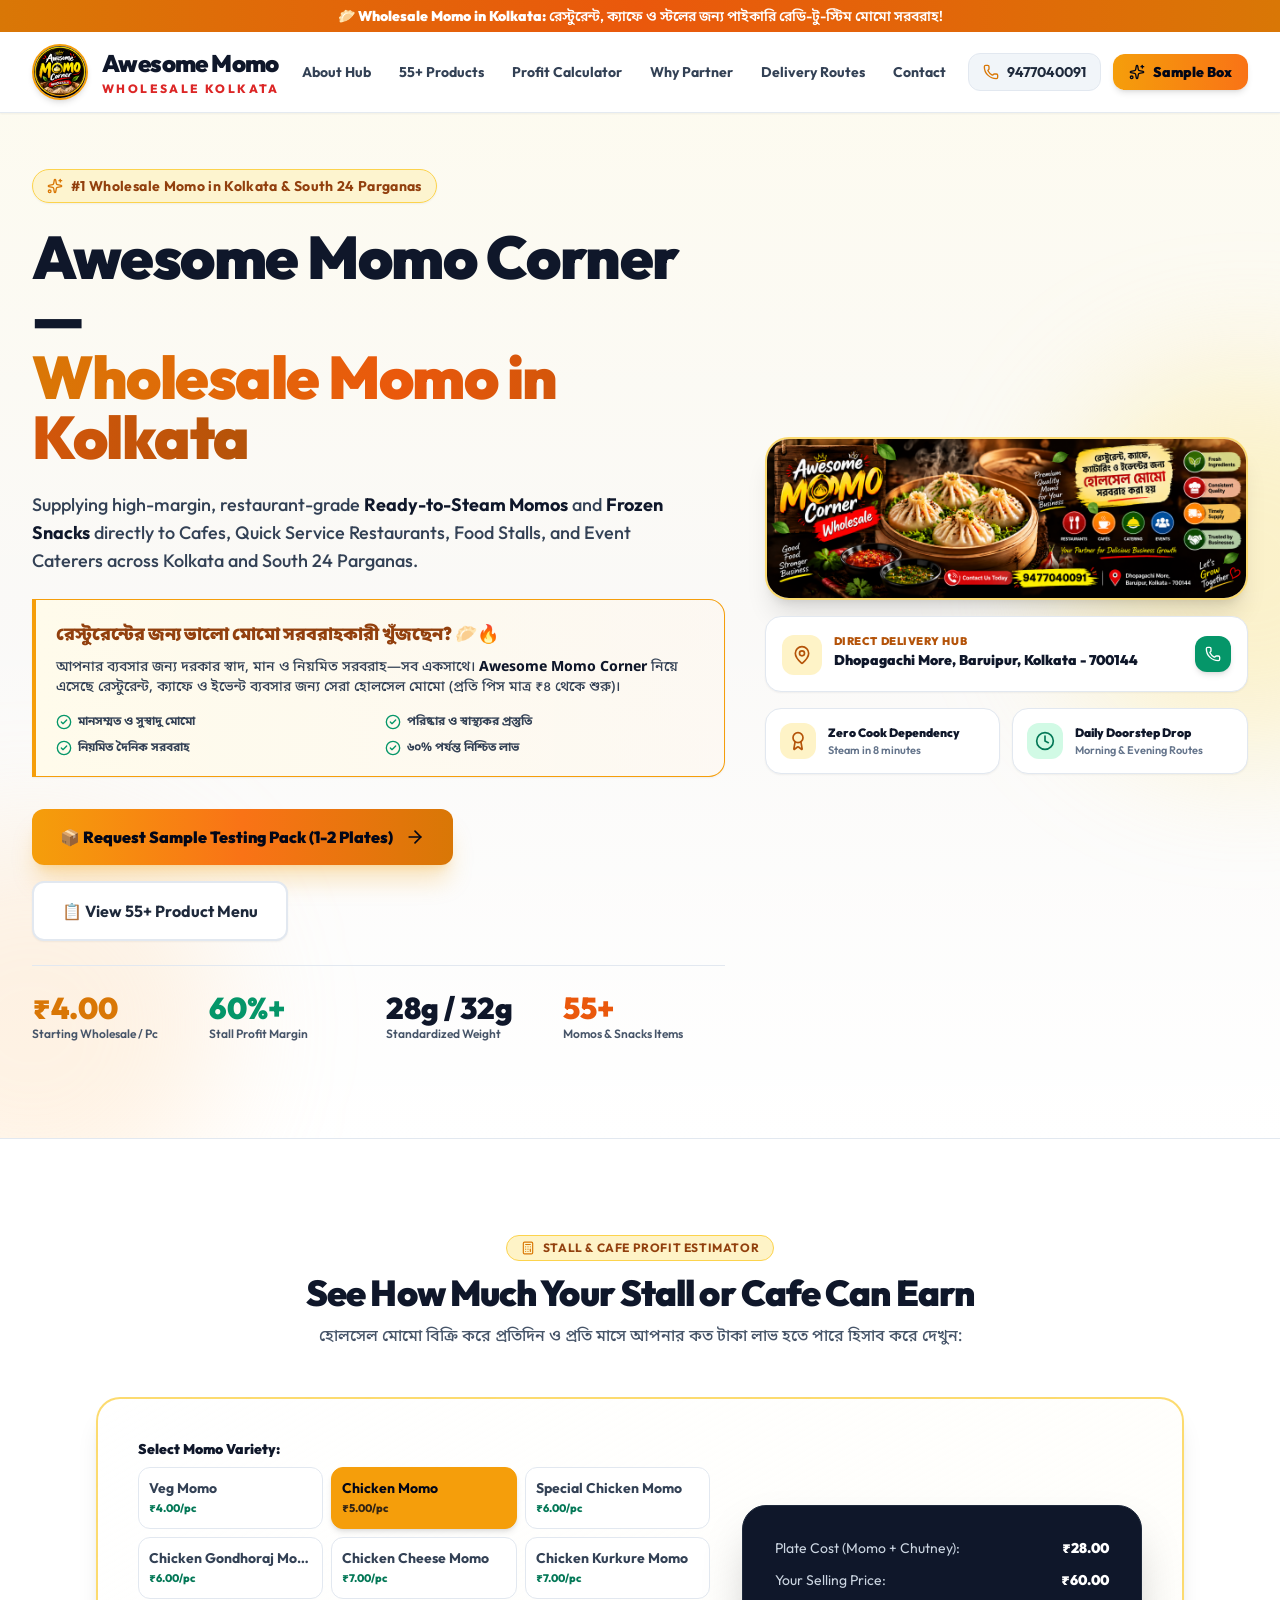
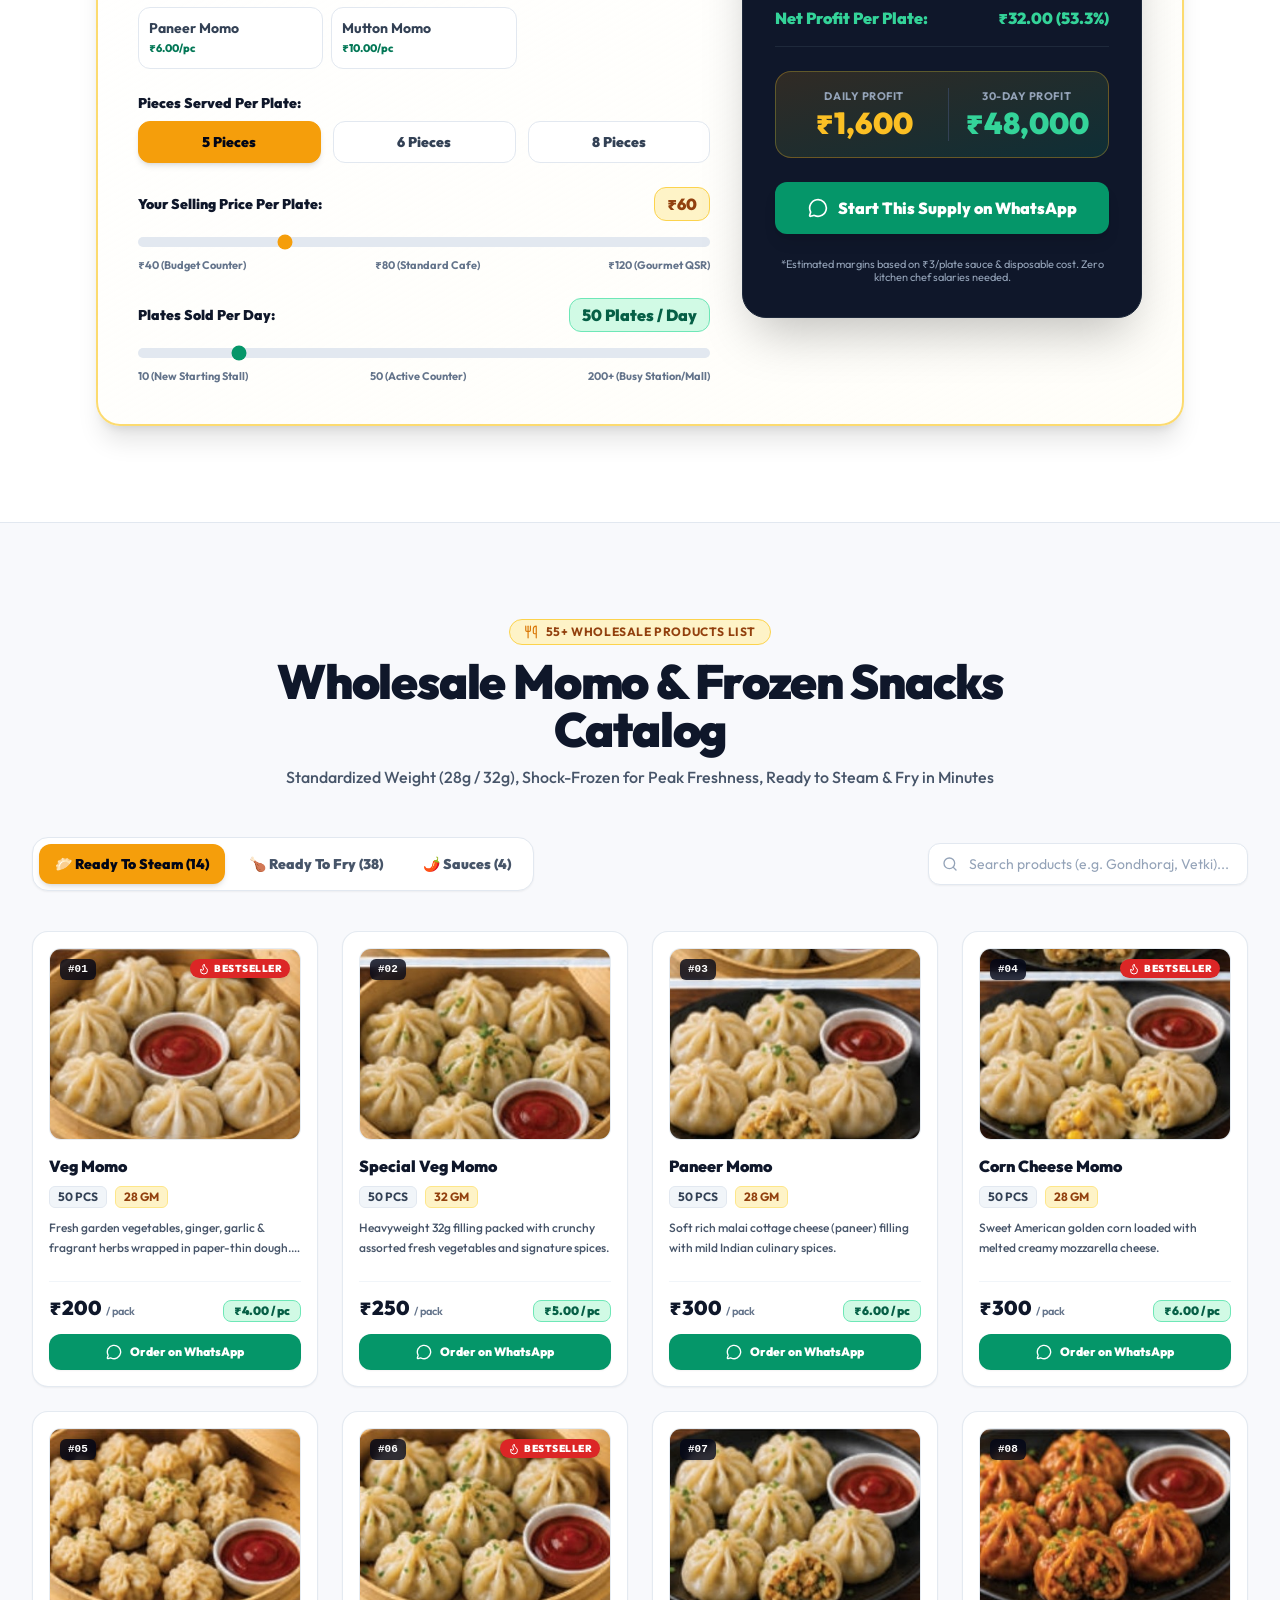
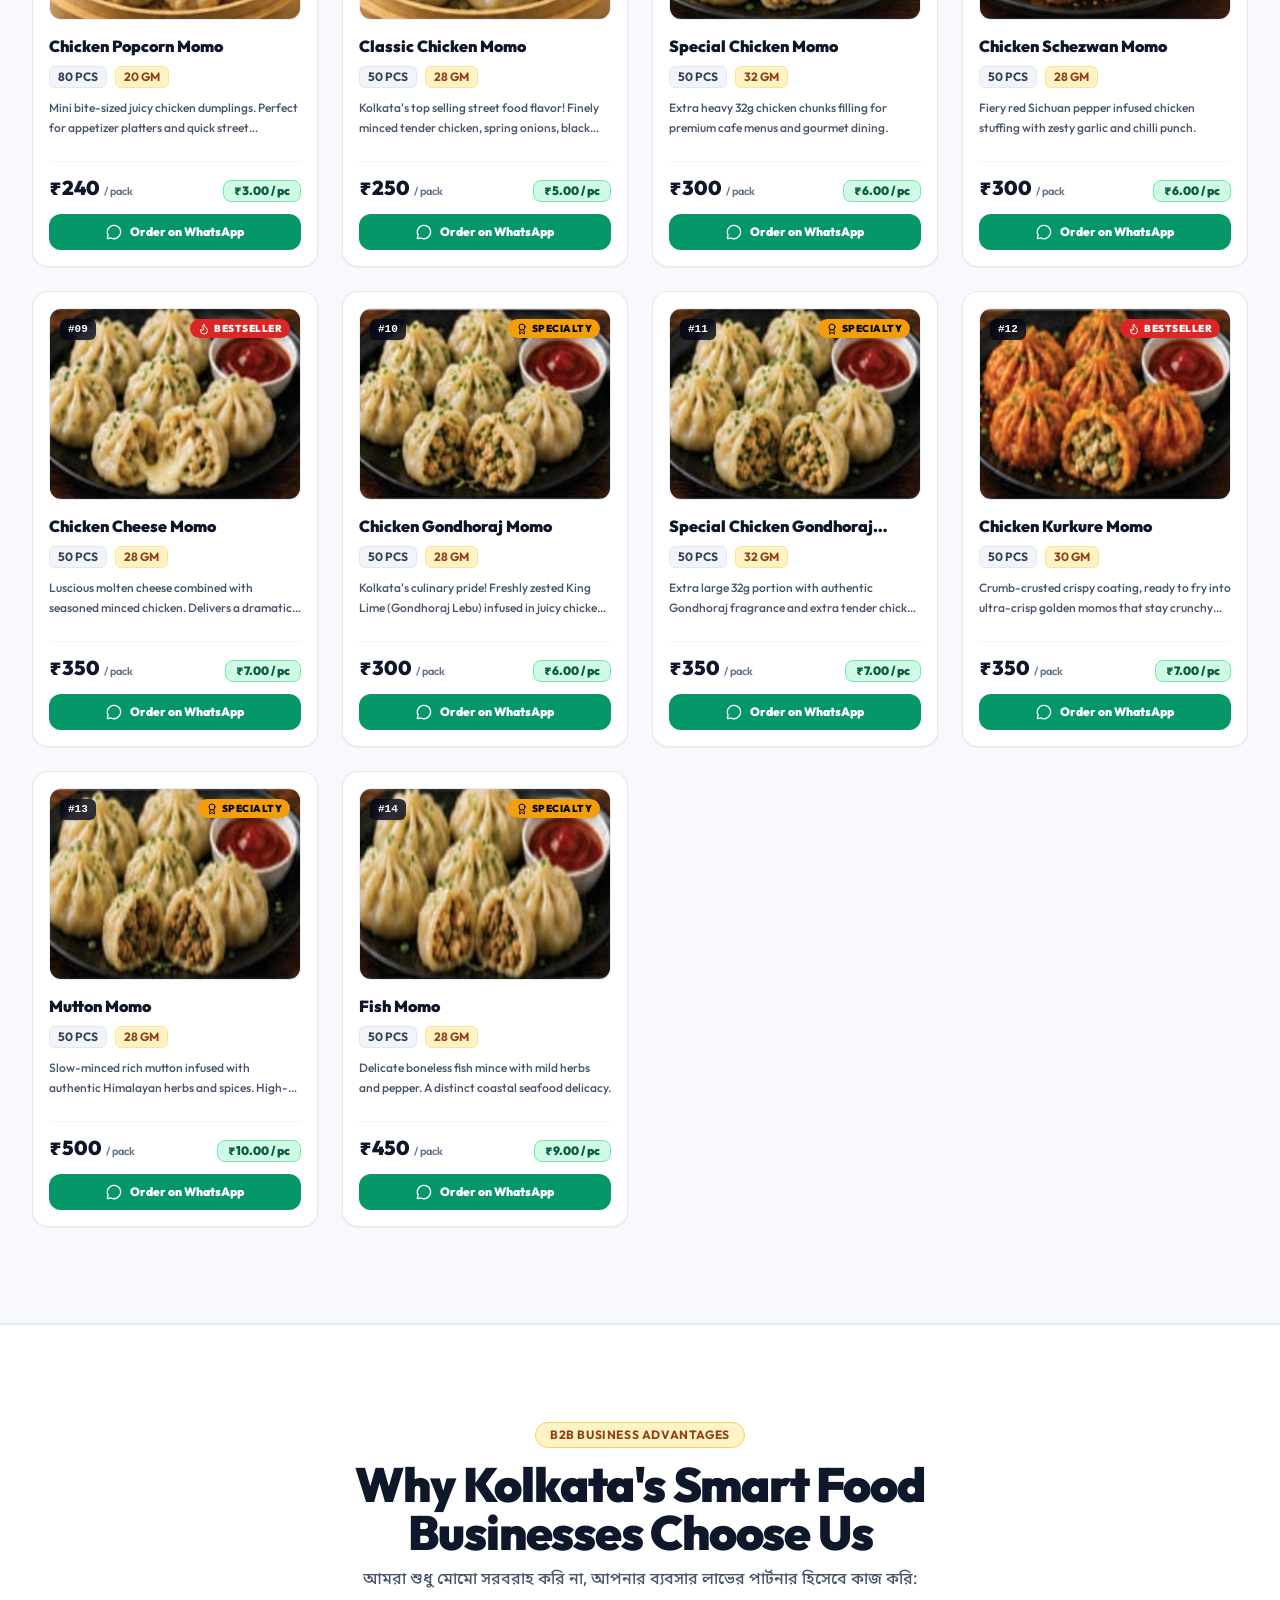
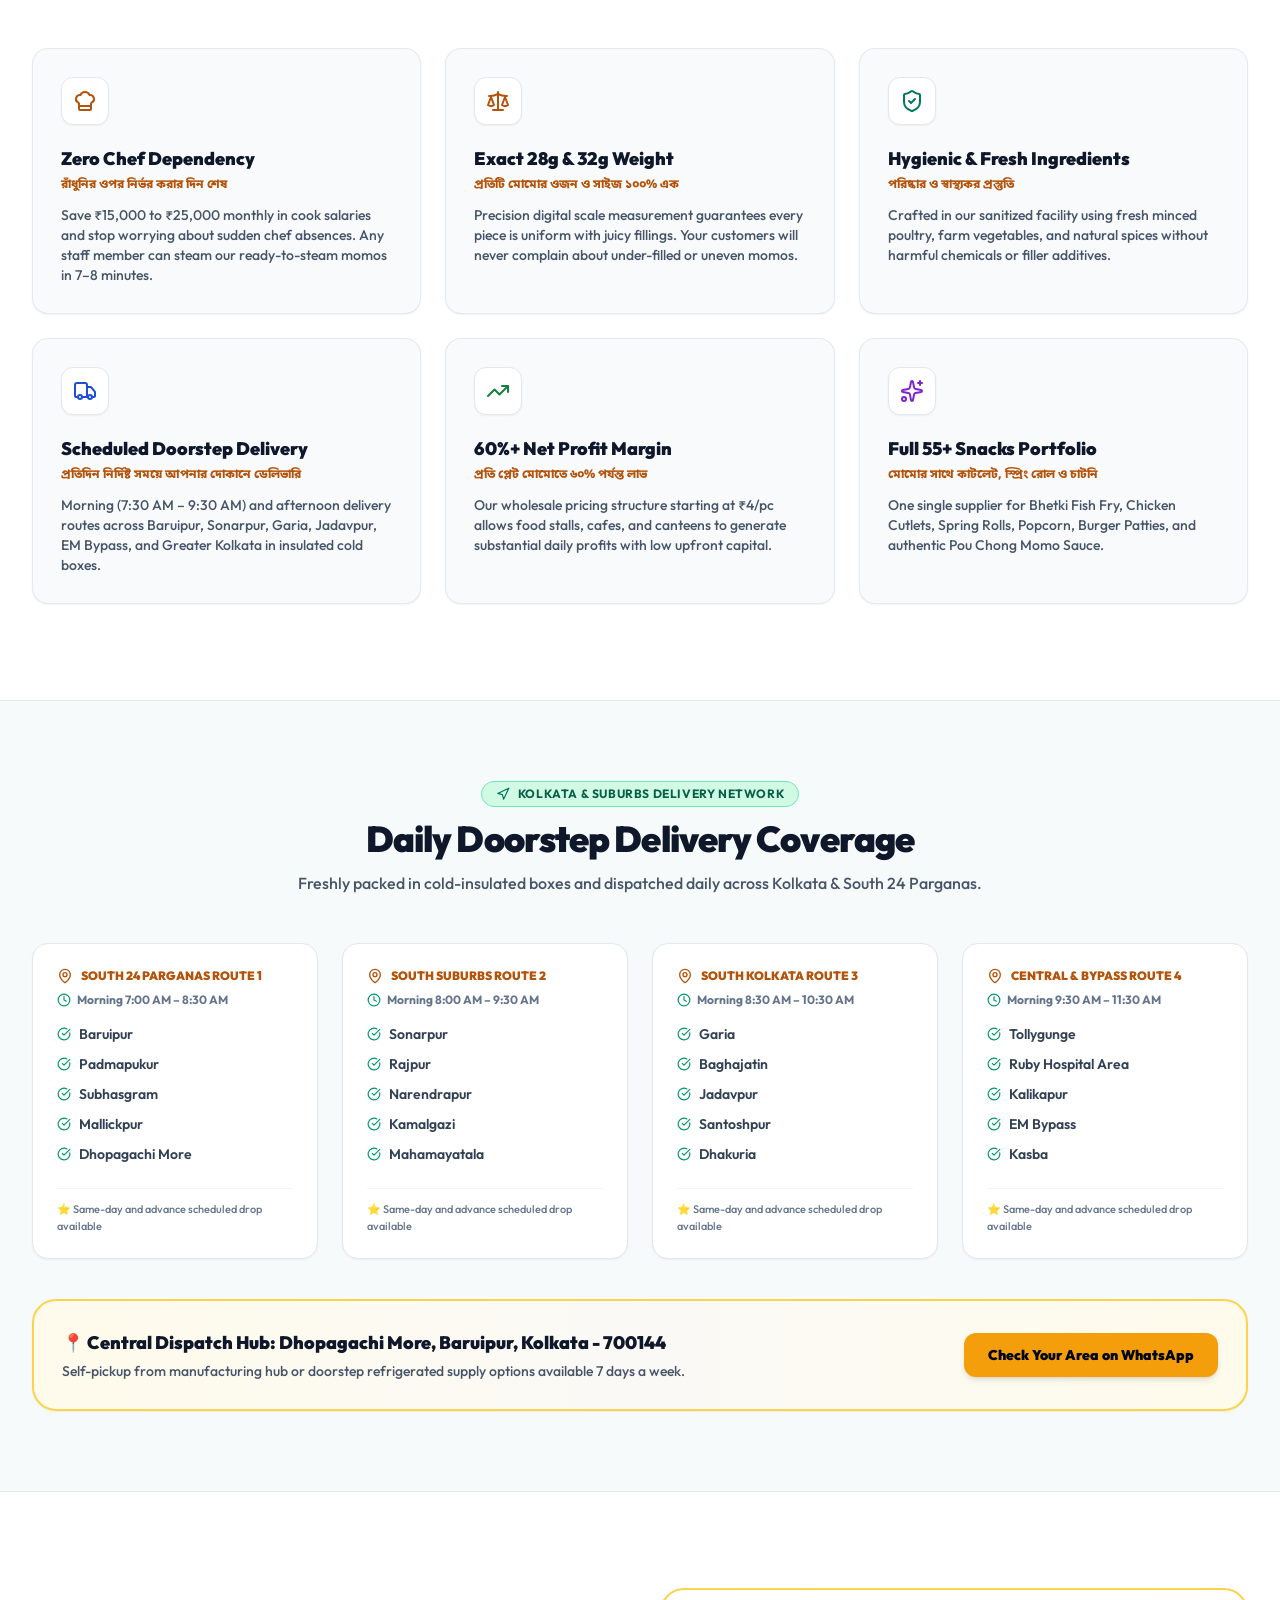
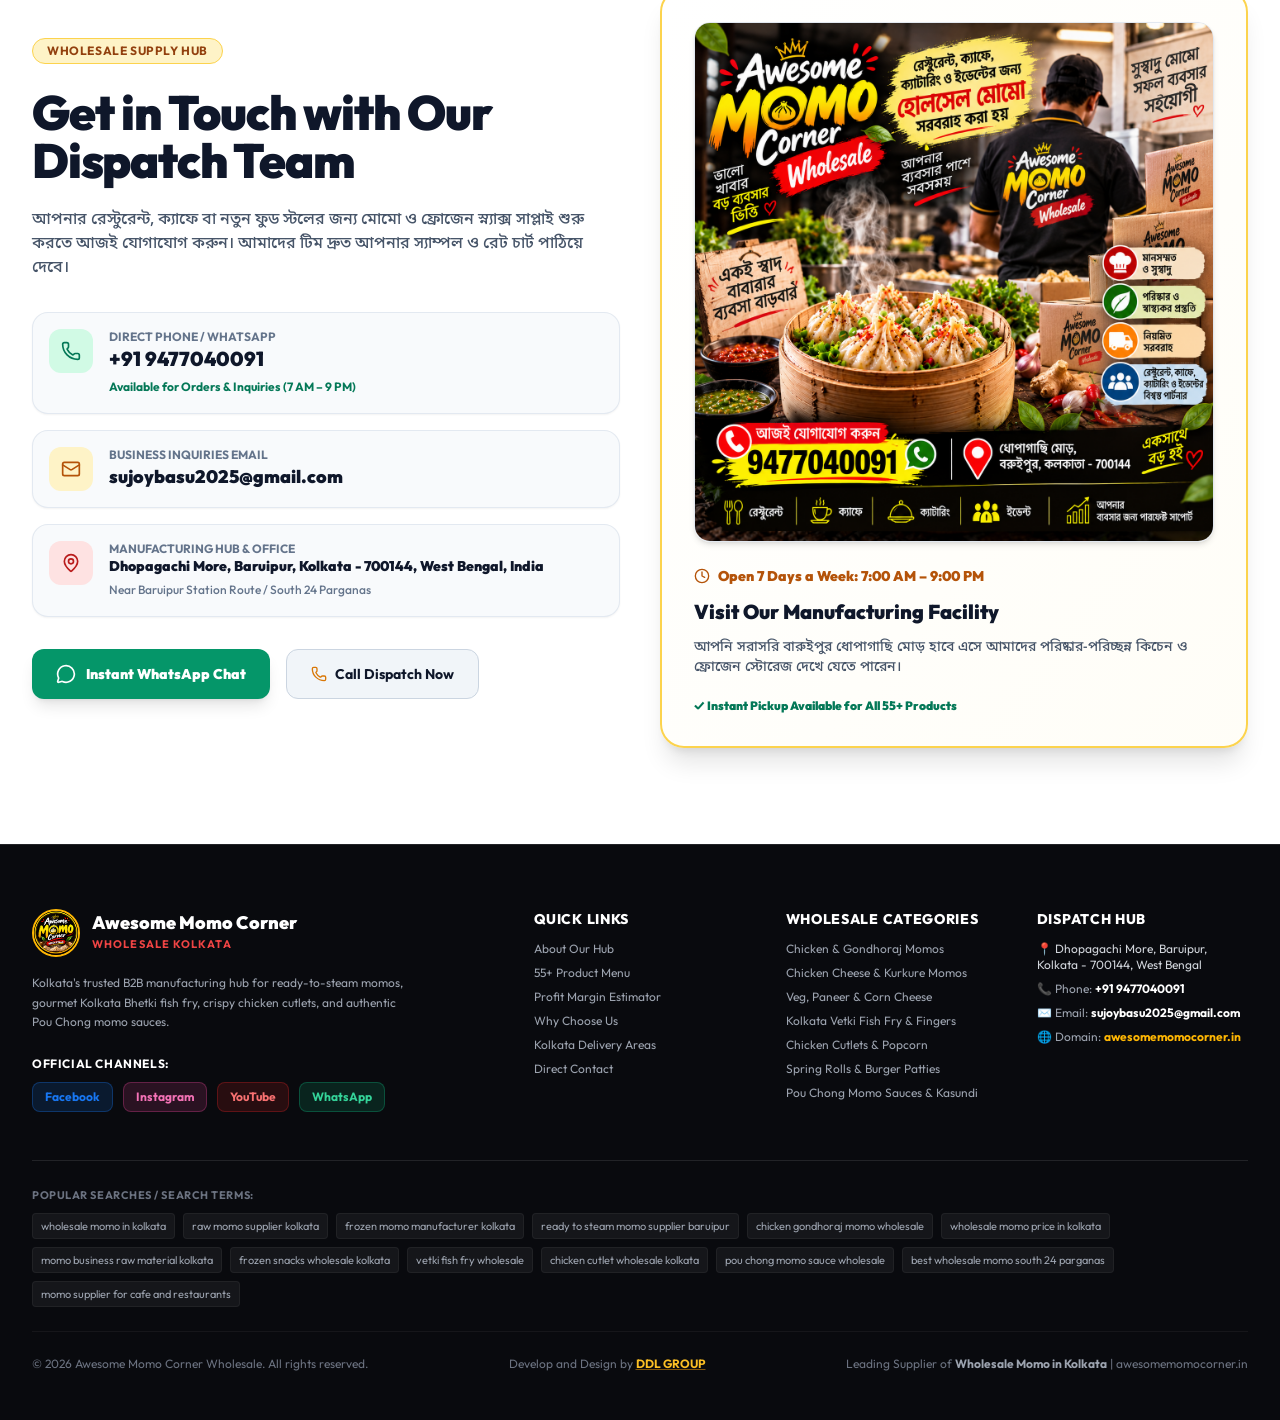
==== commit 13c15192: "Add files via upload" ====
--- a/index.html
+++ b/index.html
@@ -120,10 +120,10 @@
     }
   }
   </script>
-  <script type="module" crossorigin src="/assets/index-DZV6ANfy.js"></script>
+  <script type="module" crossorigin src="/assets/index-CaeheaVB.js"></script>
   <link rel="modulepreload" crossorigin href="/assets/icons-B9fI9zBk.js">
   <link rel="modulepreload" crossorigin href="/assets/vendor-D6_RhTuw.js">
-  <link rel="stylesheet" crossorigin href="/assets/index-DaTqv_wm.css">
+  <link rel="stylesheet" crossorigin href="/assets/index-Bcgv5n_O.css">
 </head>
 <body class="bg-[#0f1015] text-white">
   <div id="root"></div>
--- a/assets/index-Bcgv5n_O.css
+++ b/assets/index-Bcgv5n_O.css
@@ -0,0 +1 @@
+@import"https://fonts.googleapis.com/css2?family=Outfit:wght@400;500;600;700;800;900&family=Noto+Sans+Bengali:wght@400;500;600;700;800&display=swap";*,:before,:after{--tw-border-spacing-x: 0;--tw-border-spacing-y: 0;--tw-translate-x: 0;--tw-translate-y: 0;--tw-rotate: 0;--tw-skew-x: 0;--tw-skew-y: 0;--tw-scale-x: 1;--tw-scale-y: 1;--tw-pan-x: ;--tw-pan-y: ;--tw-pinch-zoom: ;--tw-scroll-snap-strictness: proximity;--tw-gradient-from-position: ;--tw-gradient-via-position: ;--tw-gradient-to-position: ;--tw-ordinal: ;--tw-slashed-zero: ;--tw-numeric-figure: ;--tw-numeric-spacing: ;--tw-numeric-fraction: ;--tw-ring-inset: ;--tw-ring-offset-width: 0px;--tw-ring-offset-color: #fff;--tw-ring-color: rgb(59 130 246 / .5);--tw-ring-offset-shadow: 0 0 #0000;--tw-ring-shadow: 0 0 #0000;--tw-shadow: 0 0 #0000;--tw-shadow-colored: 0 0 #0000;--tw-blur: ;--tw-brightness: ;--tw-contrast: ;--tw-grayscale: ;--tw-hue-rotate: ;--tw-invert: ;--tw-saturate: ;--tw-sepia: ;--tw-drop-shadow: ;--tw-backdrop-blur: ;--tw-backdrop-brightness: ;--tw-backdrop-contrast: ;--tw-backdrop-grayscale: ;--tw-backdrop-hue-rotate: ;--tw-backdrop-invert: ;--tw-backdrop-opacity: ;--tw-backdrop-saturate: ;--tw-backdrop-sepia: ;--tw-contain-size: ;--tw-contain-layout: ;--tw-contain-paint: ;--tw-contain-style: }::backdrop{--tw-border-spacing-x: 0;--tw-border-spacing-y: 0;--tw-translate-x: 0;--tw-translate-y: 0;--tw-rotate: 0;--tw-skew-x: 0;--tw-skew-y: 0;--tw-scale-x: 1;--tw-scale-y: 1;--tw-pan-x: ;--tw-pan-y: ;--tw-pinch-zoom: ;--tw-scroll-snap-strictness: proximity;--tw-gradient-from-position: ;--tw-gradient-via-position: ;--tw-gradient-to-position: ;--tw-ordinal: ;--tw-slashed-zero: ;--tw-numeric-figure: ;--tw-numeric-spacing: ;--tw-numeric-fraction: ;--tw-ring-inset: ;--tw-ring-offset-width: 0px;--tw-ring-offset-color: #fff;--tw-ring-color: rgb(59 130 246 / .5);--tw-ring-offset-shadow: 0 0 #0000;--tw-ring-shadow: 0 0 #0000;--tw-shadow: 0 0 #0000;--tw-shadow-colored: 0 0 #0000;--tw-blur: ;--tw-brightness: ;--tw-contrast: ;--tw-grayscale: ;--tw-hue-rotate: ;--tw-invert: ;--tw-saturate: ;--tw-sepia: ;--tw-drop-shadow: ;--tw-backdrop-blur: ;--tw-backdrop-brightness: ;--tw-backdrop-contrast: ;--tw-backdrop-grayscale: ;--tw-backdrop-hue-rotate: ;--tw-backdrop-invert: ;--tw-backdrop-opacity: ;--tw-backdrop-saturate: ;--tw-backdrop-sepia: ;--tw-contain-size: ;--tw-contain-layout: ;--tw-contain-paint: ;--tw-contain-style: }*,:before,:after{box-sizing:border-box;border-width:0;border-style:solid;border-color:#e5e7eb}:before,:after{--tw-content: ""}html,:host{line-height:1.5;-webkit-text-size-adjust:100%;-moz-tab-size:4;-o-tab-size:4;tab-size:4;font-family:Outfit,Noto Sans Bengali,sans-serif;font-feature-settings:normal;font-variation-settings:normal;-webkit-tap-highlight-color:transparent}body{margin:0;line-height:inherit}hr{height:0;color:inherit;border-top-width:1px}abbr:where([title]){-webkit-text-decoration:underline dotted;text-decoration:underline dotted}h1,h2,h3,h4,h5,h6{font-size:inherit;font-weight:inherit}a{color:inherit;text-decoration:inherit}b,strong{font-weight:bolder}code,kbd,samp,pre{font-family:ui-monospace,SFMono-Regular,Menlo,Monaco,Consolas,Liberation Mono,Courier New,monospace;font-feature-settings:normal;font-variation-settings:normal;font-size:1em}small{font-size:80%}sub,sup{font-size:75%;line-height:0;position:relative;vertical-align:baseline}sub{bottom:-.25em}sup{top:-.5em}table{text-indent:0;border-color:inherit;border-collapse:collapse}button,input,optgroup,select,textarea{font-family:inherit;font-feature-settings:inherit;font-variation-settings:inherit;font-size:100%;font-weight:inherit;line-height:inherit;letter-spacing:inherit;color:inherit;margin:0;padding:0}button,select{text-transform:none}button,input:where([type=button]),input:where([type=reset]),input:where([type=submit]){-webkit-appearance:button;background-color:transparent;background-image:none}:-moz-focusring{outline:auto}:-moz-ui-invalid{box-shadow:none}progress{vertical-align:baseline}::-webkit-inner-spin-button,::-webkit-outer-spin-button{height:auto}[type=search]{-webkit-appearance:textfield;outline-offset:-2px}::-webkit-search-decoration{-webkit-appearance:none}::-webkit-file-upload-button{-webkit-appearance:button;font:inherit}summary{display:list-item}blockquote,dl,dd,h1,h2,h3,h4,h5,h6,hr,figure,p,pre{margin:0}fieldset{margin:0;padding:0}legend{padding:0}ol,ul,menu{list-style:none;margin:0;padding:0}dialog{padding:0}textarea{resize:vertical}input::-moz-placeholder,textarea::-moz-placeholder{opacity:1;color:#9ca3af}input::placeholder,textarea::placeholder{opacity:1;color:#9ca3af}button,[role=button]{cursor:pointer}:disabled{cursor:default}img,svg,video,canvas,audio,iframe,embed,object{display:block;vertical-align:middle}img,video{max-width:100%;height:auto}[hidden]:where(:not([hidden=until-found])){display:none}html{scroll-behavior:smooth;font-family:Outfit,Noto Sans Bengali,sans-serif}body{overflow-x:hidden;--tw-bg-opacity: 1;background-color:rgb(248 250 252 / var(--tw-bg-opacity, 1));--tw-text-opacity: 1;color:rgb(15 23 42 / var(--tw-text-opacity, 1));-webkit-font-smoothing:antialiased;-moz-osx-font-smoothing:grayscale}.pointer-events-none{pointer-events:none}.visible{visibility:visible}.fixed{position:fixed}.absolute{position:absolute}.relative{position:relative}.sticky{position:sticky}.inset-0{top:0;right:0;bottom:0;left:0}.-bottom-20{bottom:-5rem}.-left-40{left:-10rem}.-right-40{right:-10rem}.bottom-0{bottom:0}.left-0{left:0}.left-2\.5{left:.625rem}.left-3\.5{left:.875rem}.right-0{right:0}.right-2\.5{right:.625rem}.right-5{right:1.25rem}.top-0{top:0}.top-1\/2{top:50%}.top-1\/4{top:25%}.top-2\.5{top:.625rem}.top-5{top:1.25rem}.z-10{z-index:10}.z-40{z-index:40}.z-50{z-index:50}.mx-auto{margin-left:auto;margin-right:auto}.mb-1{margin-bottom:.25rem}.mb-10{margin-bottom:2.5rem}.mb-12{margin-bottom:3rem}.mb-14{margin-bottom:3.5rem}.mb-2{margin-bottom:.5rem}.mb-2\.5{margin-bottom:.625rem}.mb-3{margin-bottom:.75rem}.mb-3\.5{margin-bottom:.875rem}.mb-4{margin-bottom:1rem}.mb-5{margin-bottom:1.25rem}.mb-6{margin-bottom:1.5rem}.ml-1{margin-left:.25rem}.mt-0\.5{margin-top:.125rem}.mt-1{margin-top:.25rem}.mt-10{margin-top:2.5rem}.mt-2{margin-top:.5rem}.mt-4{margin-top:1rem}.line-clamp-1{overflow:hidden;display:-webkit-box;-webkit-box-orient:vertical;-webkit-line-clamp:1}.line-clamp-2{overflow:hidden;display:-webkit-box;-webkit-box-orient:vertical;-webkit-line-clamp:2}.block{display:block}.flex{display:flex}.inline-flex{display:inline-flex}.grid{display:grid}.hidden{display:none}.h-12{height:3rem}.h-14{height:3.5rem}.h-2\.5{height:.625rem}.h-20{height:5rem}.h-3{height:.75rem}.h-3\.5{height:.875rem}.h-4{height:1rem}.h-44{height:11rem}.h-5{height:1.25rem}.h-6{height:1.5rem}.h-8{height:2rem}.h-96{height:24rem}.h-auto{height:auto}.h-full{height:100%}.min-h-screen{min-height:100vh}.w-12{width:3rem}.w-14{width:3.5rem}.w-3{width:.75rem}.w-3\.5{width:.875rem}.w-4{width:1rem}.w-5{width:1.25rem}.w-6{width:1.5rem}.w-8{width:2rem}.w-96{width:24rem}.w-full{width:100%}.max-w-2xl{max-width:42rem}.max-w-3xl{max-width:48rem}.max-w-6xl{max-width:72rem}.max-w-7xl{max-width:80rem}.max-w-lg{max-width:32rem}.max-w-md{max-width:28rem}.max-w-sm{max-width:24rem}.flex-1{flex:1 1 0%}.shrink-0{flex-shrink:0}.flex-grow{flex-grow:1}.-translate-y-1\/2{--tw-translate-y: -50%;transform:translate(var(--tw-translate-x),var(--tw-translate-y)) rotate(var(--tw-rotate)) skew(var(--tw-skew-x)) skewY(var(--tw-skew-y)) scaleX(var(--tw-scale-x)) scaleY(var(--tw-scale-y))}.cursor-pointer{cursor:pointer}.appearance-none{-webkit-appearance:none;-moz-appearance:none;appearance:none}.grid-cols-1{grid-template-columns:repeat(1,minmax(0,1fr))}.grid-cols-2{grid-template-columns:repeat(2,minmax(0,1fr))}.flex-col{flex-direction:column}.flex-wrap{flex-wrap:wrap}.items-start{align-items:flex-start}.items-end{align-items:flex-end}.items-center{align-items:center}.items-baseline{align-items:baseline}.justify-center{justify-content:center}.justify-between{justify-content:space-between}.gap-1{gap:.25rem}.gap-1\.5{gap:.375rem}.gap-10{gap:2.5rem}.gap-2{gap:.5rem}.gap-2\.5{gap:.625rem}.gap-3{gap:.75rem}.gap-3\.5{gap:.875rem}.gap-4{gap:1rem}.gap-5{gap:1.25rem}.gap-6{gap:1.5rem}.gap-7{gap:1.75rem}.gap-8{gap:2rem}.space-y-2>:not([hidden])~:not([hidden]){--tw-space-y-reverse: 0;margin-top:calc(.5rem * calc(1 - var(--tw-space-y-reverse)));margin-bottom:calc(.5rem * var(--tw-space-y-reverse))}.space-y-2\.5>:not([hidden])~:not([hidden]){--tw-space-y-reverse: 0;margin-top:calc(.625rem * calc(1 - var(--tw-space-y-reverse)));margin-bottom:calc(.625rem * var(--tw-space-y-reverse))}.space-y-3>:not([hidden])~:not([hidden]){--tw-space-y-reverse: 0;margin-top:calc(.75rem * calc(1 - var(--tw-space-y-reverse)));margin-bottom:calc(.75rem * var(--tw-space-y-reverse))}.space-y-3\.5>:not([hidden])~:not([hidden]){--tw-space-y-reverse: 0;margin-top:calc(.875rem * calc(1 - var(--tw-space-y-reverse)));margin-bottom:calc(.875rem * var(--tw-space-y-reverse))}.space-y-4>:not([hidden])~:not([hidden]){--tw-space-y-reverse: 0;margin-top:calc(1rem * calc(1 - var(--tw-space-y-reverse)));margin-bottom:calc(1rem * var(--tw-space-y-reverse))}.space-y-6>:not([hidden])~:not([hidden]){--tw-space-y-reverse: 0;margin-top:calc(1.5rem * calc(1 - var(--tw-space-y-reverse)));margin-bottom:calc(1.5rem * var(--tw-space-y-reverse))}.overflow-hidden{overflow:hidden}.overflow-x-auto{overflow-x:auto}.truncate{overflow:hidden;text-overflow:ellipsis;white-space:nowrap}.whitespace-nowrap{white-space:nowrap}.break-all{word-break:break-all}.rounded{border-radius:.25rem}.rounded-2xl{border-radius:1rem}.rounded-3xl{border-radius:1.5rem}.rounded-full{border-radius:9999px}.rounded-lg{border-radius:.5rem}.rounded-md{border-radius:.375rem}.rounded-xl{border-radius:.75rem}.rounded-r-2xl{border-top-right-radius:1rem;border-bottom-right-radius:1rem}.border{border-width:1px}.border-2{border-width:2px}.border-y{border-top-width:1px;border-bottom-width:1px}.border-b{border-bottom-width:1px}.border-l{border-left-width:1px}.border-l-4{border-left-width:4px}.border-r{border-right-width:1px}.border-t{border-top-width:1px}.border-\[\#1877f2\]\/30{border-color:#1877f24d}.border-amber-200{--tw-border-opacity: 1;border-color:rgb(253 230 138 / var(--tw-border-opacity, 1))}.border-amber-200\/90{border-color:#fde68ae6}.border-amber-300{--tw-border-opacity: 1;border-color:rgb(252 211 77 / var(--tw-border-opacity, 1))}.border-amber-300\/80{border-color:#fcd34dcc}.border-amber-400\/30{border-color:#fbbf244d}.border-amber-500{--tw-border-opacity: 1;border-color:rgb(245 158 11 / var(--tw-border-opacity, 1))}.border-brand-gold{--tw-border-opacity: 1;border-color:rgb(255 183 3 / var(--tw-border-opacity, 1))}.border-emerald-300{--tw-border-opacity: 1;border-color:rgb(110 231 183 / var(--tw-border-opacity, 1))}.border-emerald-500\/30{border-color:#10b9814d}.border-pink-500\/30{border-color:#ec48994d}.border-red-600\/30{border-color:#dc26264d}.border-slate-100{--tw-border-opacity: 1;border-color:rgb(241 245 249 / var(--tw-border-opacity, 1))}.border-slate-200{--tw-border-opacity: 1;border-color:rgb(226 232 240 / var(--tw-border-opacity, 1))}.border-slate-200\/70{border-color:#e2e8f0b3}.border-slate-200\/90{border-color:#e2e8f0e6}.border-slate-300{--tw-border-opacity: 1;border-color:rgb(203 213 225 / var(--tw-border-opacity, 1))}.border-slate-700{--tw-border-opacity: 1;border-color:rgb(51 65 85 / var(--tw-border-opacity, 1))}.border-slate-800{--tw-border-opacity: 1;border-color:rgb(30 41 59 / var(--tw-border-opacity, 1))}.border-white\/10{border-color:#ffffff1a}.border-white\/5{border-color:#ffffff0d}.bg-\[\#090a0e\]{--tw-bg-opacity: 1;background-color:rgb(9 10 14 / var(--tw-bg-opacity, 1))}.bg-\[\#0f1015\]{--tw-bg-opacity: 1;background-color:rgb(15 16 21 / var(--tw-bg-opacity, 1))}.bg-\[\#1877f2\]\/15{background-color:#1877f226}.bg-\[\#f8fafc\]{--tw-bg-opacity: 1;background-color:rgb(248 250 252 / var(--tw-bg-opacity, 1))}.bg-amber-100{--tw-bg-opacity: 1;background-color:rgb(254 243 199 / var(--tw-bg-opacity, 1))}.bg-amber-100\/80{background-color:#fef3c7cc}.bg-amber-200\/40{background-color:#fde68a66}.bg-amber-50\/70{background-color:#fffbebb3}.bg-amber-500{--tw-bg-opacity: 1;background-color:rgb(245 158 11 / var(--tw-bg-opacity, 1))}.bg-emerald-100{--tw-bg-opacity: 1;background-color:rgb(209 250 229 / var(--tw-bg-opacity, 1))}.bg-emerald-500\/15{background-color:#10b98126}.bg-emerald-600{--tw-bg-opacity: 1;background-color:rgb(5 150 105 / var(--tw-bg-opacity, 1))}.bg-orange-200\/30{background-color:#fed7aa4d}.bg-pink-500\/15{background-color:#ec489926}.bg-red-100{--tw-bg-opacity: 1;background-color:rgb(254 226 226 / var(--tw-bg-opacity, 1))}.bg-red-600{--tw-bg-opacity: 1;background-color:rgb(220 38 38 / var(--tw-bg-opacity, 1))}.bg-red-600\/15{background-color:#dc262626}.bg-slate-100{--tw-bg-opacity: 1;background-color:rgb(241 245 249 / var(--tw-bg-opacity, 1))}.bg-slate-200{--tw-bg-opacity: 1;background-color:rgb(226 232 240 / var(--tw-bg-opacity, 1))}.bg-slate-50{--tw-bg-opacity: 1;background-color:rgb(248 250 252 / var(--tw-bg-opacity, 1))}.bg-slate-50\/70{background-color:#f8fafcb3}.bg-slate-50\/80{background-color:#f8fafccc}.bg-slate-900{--tw-bg-opacity: 1;background-color:rgb(15 23 42 / var(--tw-bg-opacity, 1))}.bg-slate-900\/60{background-color:#0f172a99}.bg-slate-950\/80{background-color:#020617cc}.bg-white{--tw-bg-opacity: 1;background-color:rgb(255 255 255 / var(--tw-bg-opacity, 1))}.bg-white\/5{background-color:#ffffff0d}.bg-white\/95{background-color:#fffffff2}.bg-gradient-to-b{background-image:linear-gradient(to bottom,var(--tw-gradient-stops))}.bg-gradient-to-br{background-image:linear-gradient(to bottom right,var(--tw-gradient-stops))}.bg-gradient-to-r{background-image:linear-gradient(to right,var(--tw-gradient-stops))}.from-amber-50{--tw-gradient-from: #fffbeb var(--tw-gradient-from-position);--tw-gradient-to: rgb(255 251 235 / 0) var(--tw-gradient-to-position);--tw-gradient-stops: var(--tw-gradient-from), var(--tw-gradient-to)}.from-amber-50\/70{--tw-gradient-from: rgb(255 251 235 / .7) var(--tw-gradient-from-position);--tw-gradient-to: rgb(255 251 235 / 0) var(--tw-gradient-to-position);--tw-gradient-stops: var(--tw-gradient-from), var(--tw-gradient-to)}.from-amber-500{--tw-gradient-from: #f59e0b var(--tw-gradient-from-position);--tw-gradient-to: rgb(245 158 11 / 0) var(--tw-gradient-to-position);--tw-gradient-stops: var(--tw-gradient-from), var(--tw-gradient-to)}.from-amber-500\/15{--tw-gradient-from: rgb(245 158 11 / .15) var(--tw-gradient-from-position);--tw-gradient-to: rgb(245 158 11 / 0) var(--tw-gradient-to-position);--tw-gradient-stops: var(--tw-gradient-from), var(--tw-gradient-to)}.from-amber-600{--tw-gradient-from: #d97706 var(--tw-gradient-from-position);--tw-gradient-to: rgb(217 119 6 / 0) var(--tw-gradient-to-position);--tw-gradient-stops: var(--tw-gradient-from), var(--tw-gradient-to)}.from-white{--tw-gradient-from: #fff var(--tw-gradient-from-position);--tw-gradient-to: rgb(255 255 255 / 0) var(--tw-gradient-to-position);--tw-gradient-stops: var(--tw-gradient-from), var(--tw-gradient-to)}.via-orange-50\/30{--tw-gradient-to: rgb(255 247 237 / 0) var(--tw-gradient-to-position);--tw-gradient-stops: var(--tw-gradient-from), rgb(255 247 237 / .3) var(--tw-gradient-via-position), var(--tw-gradient-to)}.via-orange-50\/40{--tw-gradient-to: rgb(255 247 237 / 0) var(--tw-gradient-to-position);--tw-gradient-stops: var(--tw-gradient-from), rgb(255 247 237 / .4) var(--tw-gradient-via-position), var(--tw-gradient-to)}.via-orange-500{--tw-gradient-to: rgb(249 115 22 / 0) var(--tw-gradient-to-position);--tw-gradient-stops: var(--tw-gradient-from), #f97316 var(--tw-gradient-via-position), var(--tw-gradient-to)}.via-orange-600{--tw-gradient-to: rgb(234 88 12 / 0) var(--tw-gradient-to-position);--tw-gradient-stops: var(--tw-gradient-from), #ea580c var(--tw-gradient-via-position), var(--tw-gradient-to)}.to-amber-50{--tw-gradient-to: #fffbeb var(--tw-gradient-to-position)}.to-amber-50\/30{--tw-gradient-to: rgb(255 251 235 / .3) var(--tw-gradient-to-position)}.to-amber-50\/40{--tw-gradient-to: rgb(255 251 235 / .4) var(--tw-gradient-to-position)}.to-amber-600{--tw-gradient-to: #d97706 var(--tw-gradient-to-position)}.to-amber-700{--tw-gradient-to: #b45309 var(--tw-gradient-to-position)}.to-emerald-500\/15{--tw-gradient-to: rgb(16 185 129 / .15) var(--tw-gradient-to-position)}.to-orange-50\/50{--tw-gradient-to: rgb(255 247 237 / .5) var(--tw-gradient-to-position)}.to-orange-500{--tw-gradient-to: #f97316 var(--tw-gradient-to-position)}.to-white{--tw-gradient-to: #fff var(--tw-gradient-to-position)}.bg-clip-text{-webkit-background-clip:text;background-clip:text}.object-contain{-o-object-fit:contain;object-fit:contain}.object-cover{-o-object-fit:cover;object-fit:cover}.object-center{-o-object-position:center;object-position:center}.p-1\.5{padding:.375rem}.p-2{padding:.5rem}.p-2\.5{padding:.625rem}.p-3{padding:.75rem}.p-3\.5{padding:.875rem}.p-4{padding:1rem}.p-5{padding:1.25rem}.p-6{padding:1.5rem}.px-2{padding-left:.5rem;padding-right:.5rem}.px-2\.5{padding-left:.625rem;padding-right:.625rem}.px-3{padding-left:.75rem;padding-right:.75rem}.px-3\.5{padding-left:.875rem;padding-right:.875rem}.px-4{padding-left:1rem;padding-right:1rem}.px-6{padding-left:1.5rem;padding-right:1.5rem}.px-7{padding-left:1.75rem;padding-right:1.75rem}.py-0\.5{padding-top:.125rem;padding-bottom:.125rem}.py-1{padding-top:.25rem;padding-bottom:.25rem}.py-1\.5{padding-top:.375rem;padding-bottom:.375rem}.py-16{padding-top:4rem;padding-bottom:4rem}.py-2{padding-top:.5rem;padding-bottom:.5rem}.py-2\.5{padding-top:.625rem;padding-bottom:.625rem}.py-3{padding-top:.75rem;padding-bottom:.75rem}.py-3\.5{padding-top:.875rem;padding-bottom:.875rem}.py-4{padding-top:1rem;padding-bottom:1rem}.py-6{padding-top:1.5rem;padding-bottom:1.5rem}.py-8{padding-top:2rem;padding-bottom:2rem}.pb-12{padding-bottom:3rem}.pb-14{padding-bottom:3.5rem}.pb-16{padding-bottom:4rem}.pb-24{padding-bottom:6rem}.pb-4{padding-bottom:1rem}.pb-6{padding-bottom:1.5rem}.pl-10{padding-left:2.5rem}.pl-3{padding-left:.75rem}.pr-4{padding-right:1rem}.pt-1{padding-top:.25rem}.pt-1\.5{padding-top:.375rem}.pt-16{padding-top:4rem}.pt-2{padding-top:.5rem}.pt-3{padding-top:.75rem}.pt-6{padding-top:1.5rem}.pt-8{padding-top:2rem}.text-left{text-align:left}.text-center{text-align:center}.font-bengali{font-family:Noto Sans Bengali,sans-serif}.font-mono{font-family:ui-monospace,SFMono-Regular,Menlo,Monaco,Consolas,Liberation Mono,Courier New,monospace}.font-sans{font-family:Outfit,Noto Sans Bengali,sans-serif}.text-2xl{font-size:1.5rem;line-height:2rem}.text-3xl{font-size:1.875rem;line-height:2.25rem}.text-\[10px\]{font-size:10px}.text-\[11px\]{font-size:11px}.text-base{font-size:1rem;line-height:1.5rem}.text-lg{font-size:1.125rem;line-height:1.75rem}.text-sm{font-size:.875rem;line-height:1.25rem}.text-xl{font-size:1.25rem;line-height:1.75rem}.text-xs{font-size:.75rem;line-height:1rem}.font-black{font-weight:900}.font-bold{font-weight:700}.font-extrabold{font-weight:800}.font-medium{font-weight:500}.font-semibold{font-weight:600}.uppercase{text-transform:uppercase}.leading-\[1\.12\]{line-height:1.12}.leading-none{line-height:1}.leading-relaxed{line-height:1.625}.leading-snug{line-height:1.375}.leading-tight{line-height:1.25}.tracking-\[0\.2em\]{letter-spacing:.2em}.tracking-tight{letter-spacing:-.025em}.tracking-wide{letter-spacing:.025em}.tracking-wider{letter-spacing:.05em}.tracking-widest{letter-spacing:.1em}.text-\[\#1877f2\]{--tw-text-opacity: 1;color:rgb(24 119 242 / var(--tw-text-opacity, 1))}.text-amber-400{--tw-text-opacity: 1;color:rgb(251 191 36 / var(--tw-text-opacity, 1))}.text-amber-600{--tw-text-opacity: 1;color:rgb(217 119 6 / var(--tw-text-opacity, 1))}.text-amber-700{--tw-text-opacity: 1;color:rgb(180 83 9 / var(--tw-text-opacity, 1))}.text-amber-800{--tw-text-opacity: 1;color:rgb(146 64 14 / var(--tw-text-opacity, 1))}.text-blue-700{--tw-text-opacity: 1;color:rgb(29 78 216 / var(--tw-text-opacity, 1))}.text-brand-gold{--tw-text-opacity: 1;color:rgb(255 183 3 / var(--tw-text-opacity, 1))}.text-emerald-400{--tw-text-opacity: 1;color:rgb(52 211 153 / var(--tw-text-opacity, 1))}.text-emerald-600{--tw-text-opacity: 1;color:rgb(5 150 105 / var(--tw-text-opacity, 1))}.text-emerald-700{--tw-text-opacity: 1;color:rgb(4 120 87 / var(--tw-text-opacity, 1))}.text-emerald-800{--tw-text-opacity: 1;color:rgb(6 95 70 / var(--tw-text-opacity, 1))}.text-gray-300{--tw-text-opacity: 1;color:rgb(209 213 219 / var(--tw-text-opacity, 1))}.text-gray-400{--tw-text-opacity: 1;color:rgb(156 163 175 / var(--tw-text-opacity, 1))}.text-gray-500{--tw-text-opacity: 1;color:rgb(107 114 128 / var(--tw-text-opacity, 1))}.text-green-700{--tw-text-opacity: 1;color:rgb(21 128 61 / var(--tw-text-opacity, 1))}.text-orange-600{--tw-text-opacity: 1;color:rgb(234 88 12 / var(--tw-text-opacity, 1))}.text-pink-400{--tw-text-opacity: 1;color:rgb(244 114 182 / var(--tw-text-opacity, 1))}.text-purple-700{--tw-text-opacity: 1;color:rgb(126 34 206 / var(--tw-text-opacity, 1))}.text-red-400{--tw-text-opacity: 1;color:rgb(248 113 113 / var(--tw-text-opacity, 1))}.text-red-500{--tw-text-opacity: 1;color:rgb(239 68 68 / var(--tw-text-opacity, 1))}.text-red-600{--tw-text-opacity: 1;color:rgb(220 38 38 / var(--tw-text-opacity, 1))}.text-red-700{--tw-text-opacity: 1;color:rgb(185 28 28 / var(--tw-text-opacity, 1))}.text-slate-300{--tw-text-opacity: 1;color:rgb(203 213 225 / var(--tw-text-opacity, 1))}.text-slate-400{--tw-text-opacity: 1;color:rgb(148 163 184 / var(--tw-text-opacity, 1))}.text-slate-500{--tw-text-opacity: 1;color:rgb(100 116 139 / var(--tw-text-opacity, 1))}.text-slate-600{--tw-text-opacity: 1;color:rgb(71 85 105 / var(--tw-text-opacity, 1))}.text-slate-700{--tw-text-opacity: 1;color:rgb(51 65 85 / var(--tw-text-opacity, 1))}.text-slate-800{--tw-text-opacity: 1;color:rgb(30 41 59 / var(--tw-text-opacity, 1))}.text-slate-900{--tw-text-opacity: 1;color:rgb(15 23 42 / var(--tw-text-opacity, 1))}.text-slate-950{--tw-text-opacity: 1;color:rgb(2 6 23 / var(--tw-text-opacity, 1))}.text-slate-950\/80{color:#020617cc}.text-transparent{color:transparent}.text-white{--tw-text-opacity: 1;color:rgb(255 255 255 / var(--tw-text-opacity, 1))}.underline{text-decoration-line:underline}.decoration-amber-500\/50{text-decoration-color:#f59e0b80}.placeholder-slate-400::-moz-placeholder{--tw-placeholder-opacity: 1;color:rgb(148 163 184 / var(--tw-placeholder-opacity, 1))}.placeholder-slate-400::placeholder{--tw-placeholder-opacity: 1;color:rgb(148 163 184 / var(--tw-placeholder-opacity, 1))}.accent-amber-500{accent-color:#f59e0b}.accent-emerald-600{accent-color:#059669}.shadow{--tw-shadow: 0 1px 3px 0 rgb(0 0 0 / .1), 0 1px 2px -1px rgb(0 0 0 / .1);--tw-shadow-colored: 0 1px 3px 0 var(--tw-shadow-color), 0 1px 2px -1px var(--tw-shadow-color);box-shadow:var(--tw-ring-offset-shadow, 0 0 #0000),var(--tw-ring-shadow, 0 0 #0000),var(--tw-shadow)}.shadow-2xl{--tw-shadow: 0 25px 50px -12px rgb(0 0 0 / .25);--tw-shadow-colored: 0 25px 50px -12px var(--tw-shadow-color);box-shadow:var(--tw-ring-offset-shadow, 0 0 #0000),var(--tw-ring-shadow, 0 0 #0000),var(--tw-shadow)}.shadow-inner{--tw-shadow: inset 0 2px 4px 0 rgb(0 0 0 / .05);--tw-shadow-colored: inset 0 2px 4px 0 var(--tw-shadow-color);box-shadow:var(--tw-ring-offset-shadow, 0 0 #0000),var(--tw-ring-shadow, 0 0 #0000),var(--tw-shadow)}.shadow-lg{--tw-shadow: 0 10px 15px -3px rgb(0 0 0 / .1), 0 4px 6px -4px rgb(0 0 0 / .1);--tw-shadow-colored: 0 10px 15px -3px var(--tw-shadow-color), 0 4px 6px -4px var(--tw-shadow-color);box-shadow:var(--tw-ring-offset-shadow, 0 0 #0000),var(--tw-ring-shadow, 0 0 #0000),var(--tw-shadow)}.shadow-md{--tw-shadow: 0 4px 6px -1px rgb(0 0 0 / .1), 0 2px 4px -2px rgb(0 0 0 / .1);--tw-shadow-colored: 0 4px 6px -1px var(--tw-shadow-color), 0 2px 4px -2px var(--tw-shadow-color);box-shadow:var(--tw-ring-offset-shadow, 0 0 #0000),var(--tw-ring-shadow, 0 0 #0000),var(--tw-shadow)}.shadow-sm{--tw-shadow: 0 1px 2px 0 rgb(0 0 0 / .05);--tw-shadow-colored: 0 1px 2px 0 var(--tw-shadow-color);box-shadow:var(--tw-ring-offset-shadow, 0 0 #0000),var(--tw-ring-shadow, 0 0 #0000),var(--tw-shadow)}.shadow-xl{--tw-shadow: 0 20px 25px -5px rgb(0 0 0 / .1), 0 8px 10px -6px rgb(0 0 0 / .1);--tw-shadow-colored: 0 20px 25px -5px var(--tw-shadow-color), 0 8px 10px -6px var(--tw-shadow-color);box-shadow:var(--tw-ring-offset-shadow, 0 0 #0000),var(--tw-ring-shadow, 0 0 #0000),var(--tw-shadow)}.shadow-amber-500\/25{--tw-shadow-color: rgb(245 158 11 / .25);--tw-shadow: var(--tw-shadow-colored)}.blur-3xl{--tw-blur: blur(64px);filter:var(--tw-blur) var(--tw-brightness) var(--tw-contrast) var(--tw-grayscale) var(--tw-hue-rotate) var(--tw-invert) var(--tw-saturate) var(--tw-sepia) var(--tw-drop-shadow)}.filter{filter:var(--tw-blur) var(--tw-brightness) var(--tw-contrast) var(--tw-grayscale) var(--tw-hue-rotate) var(--tw-invert) var(--tw-saturate) var(--tw-sepia) var(--tw-drop-shadow)}.backdrop-blur-md{--tw-backdrop-blur: blur(12px);-webkit-backdrop-filter:var(--tw-backdrop-blur) var(--tw-backdrop-brightness) var(--tw-backdrop-contrast) var(--tw-backdrop-grayscale) var(--tw-backdrop-hue-rotate) var(--tw-backdrop-invert) var(--tw-backdrop-opacity) var(--tw-backdrop-saturate) var(--tw-backdrop-sepia);backdrop-filter:var(--tw-backdrop-blur) var(--tw-backdrop-brightness) var(--tw-backdrop-contrast) var(--tw-backdrop-grayscale) var(--tw-backdrop-hue-rotate) var(--tw-backdrop-invert) var(--tw-backdrop-opacity) var(--tw-backdrop-saturate) var(--tw-backdrop-sepia)}.backdrop-blur-sm{--tw-backdrop-blur: blur(4px);-webkit-backdrop-filter:var(--tw-backdrop-blur) var(--tw-backdrop-brightness) var(--tw-backdrop-contrast) var(--tw-backdrop-grayscale) var(--tw-backdrop-hue-rotate) var(--tw-backdrop-invert) var(--tw-backdrop-opacity) var(--tw-backdrop-saturate) var(--tw-backdrop-sepia);backdrop-filter:var(--tw-backdrop-blur) var(--tw-backdrop-brightness) var(--tw-backdrop-contrast) var(--tw-backdrop-grayscale) var(--tw-backdrop-hue-rotate) var(--tw-backdrop-invert) var(--tw-backdrop-opacity) var(--tw-backdrop-saturate) var(--tw-backdrop-sepia)}.transition-all{transition-property:all;transition-timing-function:cubic-bezier(.4,0,.2,1);transition-duration:.15s}.transition-colors{transition-property:color,background-color,border-color,text-decoration-color,fill,stroke;transition-timing-function:cubic-bezier(.4,0,.2,1);transition-duration:.15s}.transition-transform{transition-property:transform;transition-timing-function:cubic-bezier(.4,0,.2,1);transition-duration:.15s}.duration-300{transition-duration:.3s}::-webkit-scrollbar{width:8px;height:8px}::-webkit-scrollbar-track{background:#f1f5f9}::-webkit-scrollbar-thumb{background:#cbd5e1;border-radius:4px}::-webkit-scrollbar-thumb:hover{background:#f59e0b}@keyframes fadeIn{0%{opacity:0;transform:scale(.96)}to{opacity:1;transform:scale(1)}}.animate-fade-in{animation:fadeIn .2s cubic-bezier(.16,1,.3,1) forwards}.selection\:bg-amber-400 *::-moz-selection{--tw-bg-opacity: 1;background-color:rgb(251 191 36 / var(--tw-bg-opacity, 1))}.selection\:bg-amber-400 *::selection{--tw-bg-opacity: 1;background-color:rgb(251 191 36 / var(--tw-bg-opacity, 1))}.selection\:text-slate-950 *::-moz-selection{--tw-text-opacity: 1;color:rgb(2 6 23 / var(--tw-text-opacity, 1))}.selection\:text-slate-950 *::selection{--tw-text-opacity: 1;color:rgb(2 6 23 / var(--tw-text-opacity, 1))}.selection\:bg-amber-400::-moz-selection{--tw-bg-opacity: 1;background-color:rgb(251 191 36 / var(--tw-bg-opacity, 1))}.selection\:bg-amber-400::selection{--tw-bg-opacity: 1;background-color:rgb(251 191 36 / var(--tw-bg-opacity, 1))}.selection\:text-slate-950::-moz-selection{--tw-text-opacity: 1;color:rgb(2 6 23 / var(--tw-text-opacity, 1))}.selection\:text-slate-950::selection{--tw-text-opacity: 1;color:rgb(2 6 23 / var(--tw-text-opacity, 1))}.hover\:-translate-y-1:hover{--tw-translate-y: -.25rem;transform:translate(var(--tw-translate-x),var(--tw-translate-y)) rotate(var(--tw-rotate)) skew(var(--tw-skew-x)) skewY(var(--tw-skew-y)) scaleX(var(--tw-scale-x)) scaleY(var(--tw-scale-y))}.hover\:scale-105:hover{--tw-scale-x: 1.05;--tw-scale-y: 1.05;transform:translate(var(--tw-translate-x),var(--tw-translate-y)) rotate(var(--tw-rotate)) skew(var(--tw-skew-x)) skewY(var(--tw-skew-y)) scaleX(var(--tw-scale-x)) scaleY(var(--tw-scale-y))}.hover\:scale-\[1\.02\]:hover{--tw-scale-x: 1.02;--tw-scale-y: 1.02;transform:translate(var(--tw-translate-x),var(--tw-translate-y)) rotate(var(--tw-rotate)) skew(var(--tw-skew-x)) skewY(var(--tw-skew-y)) scaleX(var(--tw-scale-x)) scaleY(var(--tw-scale-y))}.hover\:border-amber-400:hover{--tw-border-opacity: 1;border-color:rgb(251 191 36 / var(--tw-border-opacity, 1))}.hover\:bg-\[\#1877f2\]:hover{--tw-bg-opacity: 1;background-color:rgb(24 119 242 / var(--tw-bg-opacity, 1))}.hover\:bg-amber-50\/50:hover{background-color:#fffbeb80}.hover\:bg-amber-600:hover{--tw-bg-opacity: 1;background-color:rgb(217 119 6 / var(--tw-bg-opacity, 1))}.hover\:bg-emerald-500:hover{--tw-bg-opacity: 1;background-color:rgb(16 185 129 / var(--tw-bg-opacity, 1))}.hover\:bg-emerald-600:hover{--tw-bg-opacity: 1;background-color:rgb(5 150 105 / var(--tw-bg-opacity, 1))}.hover\:bg-emerald-700:hover{--tw-bg-opacity: 1;background-color:rgb(4 120 87 / var(--tw-bg-opacity, 1))}.hover\:bg-pink-600:hover{--tw-bg-opacity: 1;background-color:rgb(219 39 119 / var(--tw-bg-opacity, 1))}.hover\:bg-red-600:hover{--tw-bg-opacity: 1;background-color:rgb(220 38 38 / var(--tw-bg-opacity, 1))}.hover\:bg-slate-100:hover{--tw-bg-opacity: 1;background-color:rgb(241 245 249 / var(--tw-bg-opacity, 1))}.hover\:bg-slate-200:hover{--tw-bg-opacity: 1;background-color:rgb(226 232 240 / var(--tw-bg-opacity, 1))}.hover\:bg-slate-50:hover{--tw-bg-opacity: 1;background-color:rgb(248 250 252 / var(--tw-bg-opacity, 1))}.hover\:bg-white:hover{--tw-bg-opacity: 1;background-color:rgb(255 255 255 / var(--tw-bg-opacity, 1))}.hover\:from-amber-600:hover{--tw-gradient-from: #d97706 var(--tw-gradient-from-position);--tw-gradient-to: rgb(217 119 6 / 0) var(--tw-gradient-to-position);--tw-gradient-stops: var(--tw-gradient-from), var(--tw-gradient-to)}.hover\:to-orange-600:hover{--tw-gradient-to: #ea580c var(--tw-gradient-to-position)}.hover\:text-amber-300:hover{--tw-text-opacity: 1;color:rgb(252 211 77 / var(--tw-text-opacity, 1))}.hover\:text-amber-600:hover{--tw-text-opacity: 1;color:rgb(217 119 6 / var(--tw-text-opacity, 1))}.hover\:text-brand-gold:hover{--tw-text-opacity: 1;color:rgb(255 183 3 / var(--tw-text-opacity, 1))}.hover\:text-slate-800:hover{--tw-text-opacity: 1;color:rgb(30 41 59 / var(--tw-text-opacity, 1))}.hover\:text-slate-900:hover{--tw-text-opacity: 1;color:rgb(15 23 42 / var(--tw-text-opacity, 1))}.hover\:text-white:hover{--tw-text-opacity: 1;color:rgb(255 255 255 / var(--tw-text-opacity, 1))}.hover\:decoration-amber-300:hover{text-decoration-color:#fcd34d}.hover\:shadow-lg:hover{--tw-shadow: 0 10px 15px -3px rgb(0 0 0 / .1), 0 4px 6px -4px rgb(0 0 0 / .1);--tw-shadow-colored: 0 10px 15px -3px var(--tw-shadow-color), 0 4px 6px -4px var(--tw-shadow-color);box-shadow:var(--tw-ring-offset-shadow, 0 0 #0000),var(--tw-ring-shadow, 0 0 #0000),var(--tw-shadow)}.hover\:shadow-md:hover{--tw-shadow: 0 4px 6px -1px rgb(0 0 0 / .1), 0 2px 4px -2px rgb(0 0 0 / .1);--tw-shadow-colored: 0 4px 6px -1px var(--tw-shadow-color), 0 2px 4px -2px var(--tw-shadow-color);box-shadow:var(--tw-ring-offset-shadow, 0 0 #0000),var(--tw-ring-shadow, 0 0 #0000),var(--tw-shadow)}.hover\:shadow-xl:hover{--tw-shadow: 0 20px 25px -5px rgb(0 0 0 / .1), 0 8px 10px -6px rgb(0 0 0 / .1);--tw-shadow-colored: 0 20px 25px -5px var(--tw-shadow-color), 0 8px 10px -6px var(--tw-shadow-color);box-shadow:var(--tw-ring-offset-shadow, 0 0 #0000),var(--tw-ring-shadow, 0 0 #0000),var(--tw-shadow)}.hover\:shadow-amber-500\/25:hover{--tw-shadow-color: rgb(245 158 11 / .25);--tw-shadow: var(--tw-shadow-colored)}.focus\:border-amber-500:focus{--tw-border-opacity: 1;border-color:rgb(245 158 11 / var(--tw-border-opacity, 1))}.focus\:bg-white:focus{--tw-bg-opacity: 1;background-color:rgb(255 255 255 / var(--tw-bg-opacity, 1))}.focus\:outline-none:focus{outline:2px solid transparent;outline-offset:2px}.group:hover .group-hover\:scale-105{--tw-scale-x: 1.05;--tw-scale-y: 1.05;transform:translate(var(--tw-translate-x),var(--tw-translate-y)) rotate(var(--tw-rotate)) skew(var(--tw-skew-x)) skewY(var(--tw-skew-y)) scaleX(var(--tw-scale-x)) scaleY(var(--tw-scale-y))}.group:hover .group-hover\:scale-110{--tw-scale-x: 1.1;--tw-scale-y: 1.1;transform:translate(var(--tw-translate-x),var(--tw-translate-y)) rotate(var(--tw-rotate)) skew(var(--tw-skew-x)) skewY(var(--tw-skew-y)) scaleX(var(--tw-scale-x)) scaleY(var(--tw-scale-y))}.group:hover .group-hover\:text-amber-600{--tw-text-opacity: 1;color:rgb(217 119 6 / var(--tw-text-opacity, 1))}@media(min-width:640px){.sm\:inline{display:inline}.sm\:flex{display:flex}.sm\:h-48{height:12rem}.sm\:w-auto{width:auto}.sm\:grid-cols-2{grid-template-columns:repeat(2,minmax(0,1fr))}.sm\:grid-cols-3{grid-template-columns:repeat(3,minmax(0,1fr))}.sm\:grid-cols-4{grid-template-columns:repeat(4,minmax(0,1fr))}.sm\:flex-row{flex-direction:row}.sm\:p-7{padding:1.75rem}.sm\:p-8{padding:2rem}.sm\:px-6{padding-left:1.5rem;padding-right:1.5rem}.sm\:text-left{text-align:left}.sm\:text-2xl{font-size:1.5rem;line-height:2rem}.sm\:text-3xl{font-size:1.875rem;line-height:2.25rem}.sm\:text-4xl{font-size:2.25rem;line-height:2.5rem}.sm\:text-base{font-size:1rem;line-height:1.5rem}.sm\:text-lg{font-size:1.125rem;line-height:1.75rem}.sm\:text-sm{font-size:.875rem;line-height:1.25rem}.sm\:text-xl{font-size:1.25rem;line-height:1.75rem}}@media(min-width:768px){.md\:hidden{display:none}.md\:h-14{height:3.5rem}.md\:w-14{width:3.5rem}.md\:w-80{width:20rem}.md\:w-auto{width:auto}.md\:flex-none{flex:none}.md\:grid-cols-2{grid-template-columns:repeat(2,minmax(0,1fr))}.md\:flex-row{flex-direction:row}.md\:p-10{padding:2.5rem}.md\:p-8{padding:2rem}.md\:py-20{padding-top:5rem;padding-bottom:5rem}.md\:py-24{padding-top:6rem;padding-bottom:6rem}.md\:pb-0{padding-bottom:0}.md\:pb-12{padding-bottom:3rem}.md\:pb-24{padding-bottom:6rem}.md\:pt-14{padding-top:3.5rem}.md\:text-2xl{font-size:1.5rem;line-height:2rem}.md\:text-4xl{font-size:2.25rem;line-height:2.5rem}.md\:text-5xl{font-size:3rem;line-height:1}.md\:text-sm{font-size:.875rem;line-height:1.25rem}.md\:text-xs{font-size:.75rem;line-height:1rem}}@media(min-width:1024px){.lg\:col-span-2{grid-column:span 2 / span 2}.lg\:col-span-5{grid-column:span 5 / span 5}.lg\:col-span-6{grid-column:span 6 / span 6}.lg\:col-span-7{grid-column:span 7 / span 7}.lg\:flex{display:flex}.lg\:hidden{display:none}.lg\:max-w-none{max-width:none}.lg\:grid-cols-12{grid-template-columns:repeat(12,minmax(0,1fr))}.lg\:grid-cols-3{grid-template-columns:repeat(3,minmax(0,1fr))}.lg\:grid-cols-4{grid-template-columns:repeat(4,minmax(0,1fr))}.lg\:grid-cols-5{grid-template-columns:repeat(5,minmax(0,1fr))}.lg\:px-8{padding-left:2rem;padding-right:2rem}.lg\:text-5xl{font-size:3rem;line-height:1}.lg\:text-6xl{font-size:3.75rem;line-height:1}}@media(min-width:1280px){.xl\:grid-cols-4{grid-template-columns:repeat(4,minmax(0,1fr))}}
